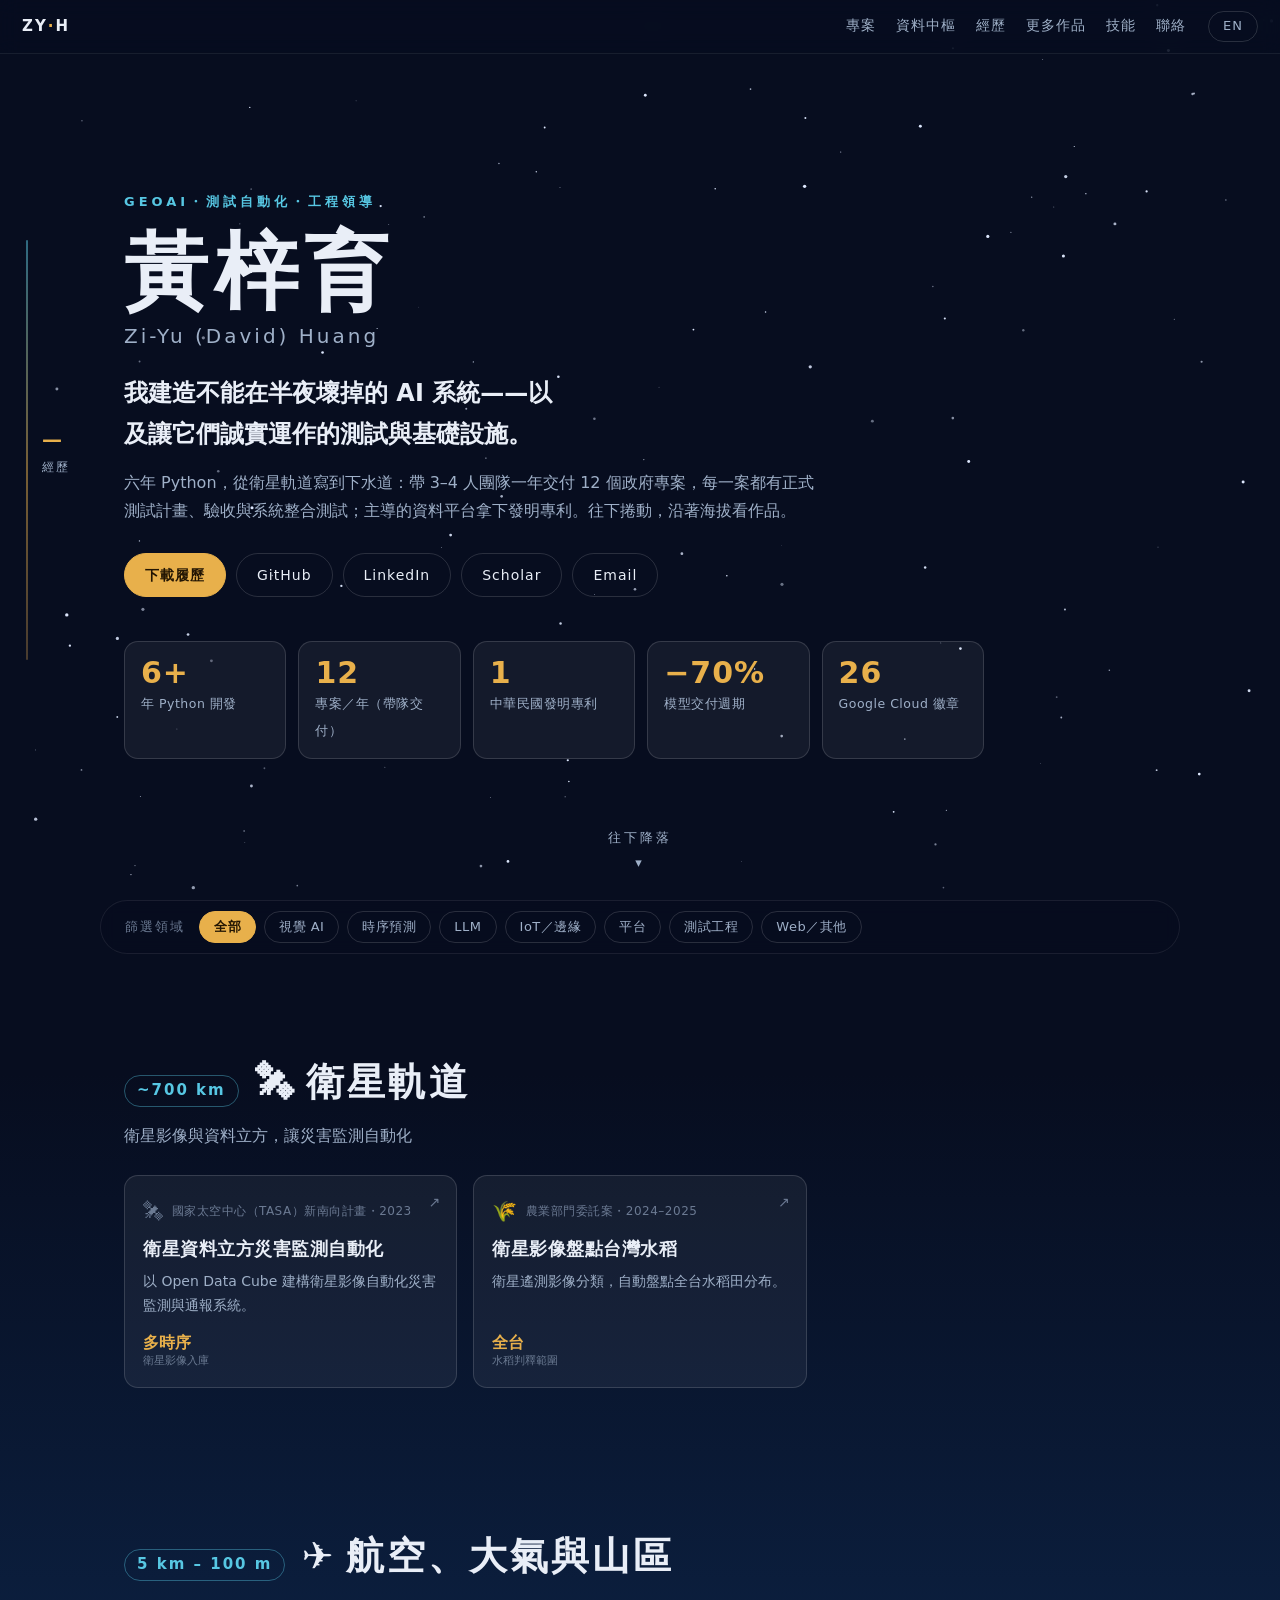
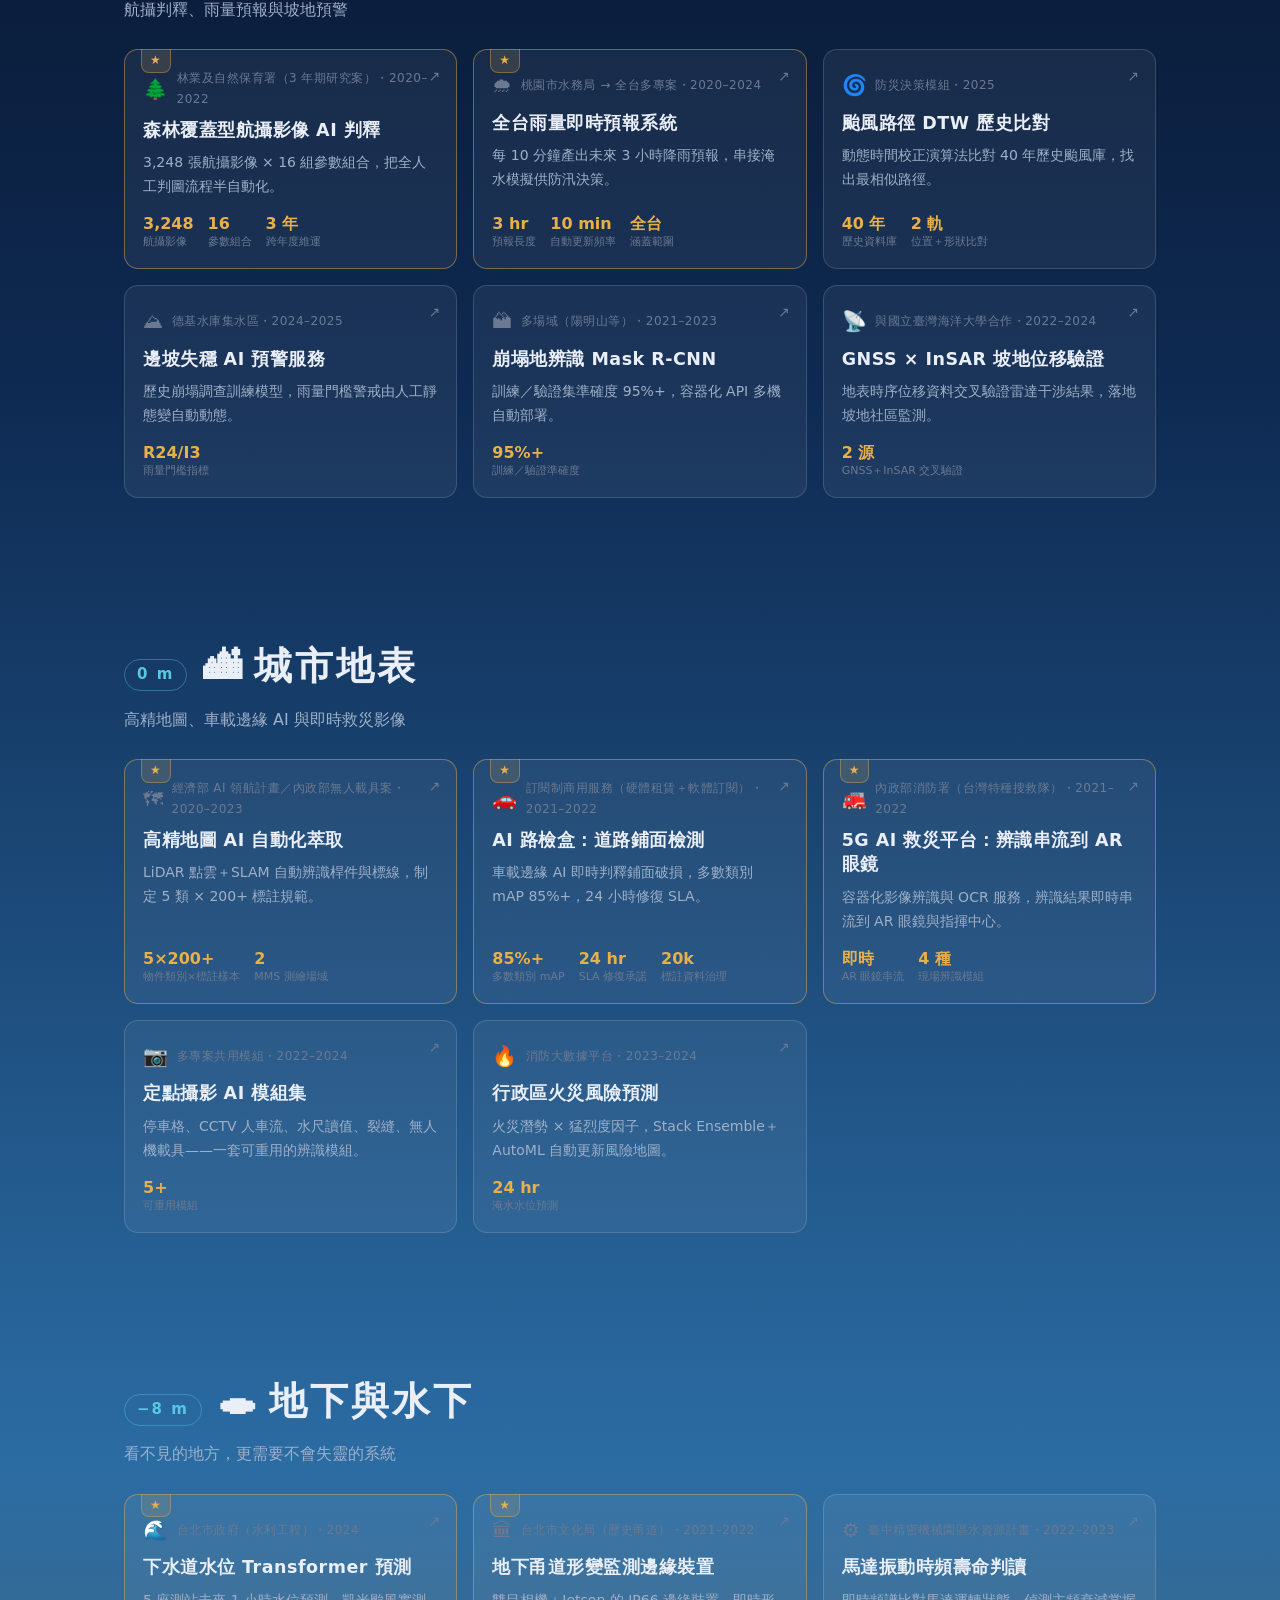
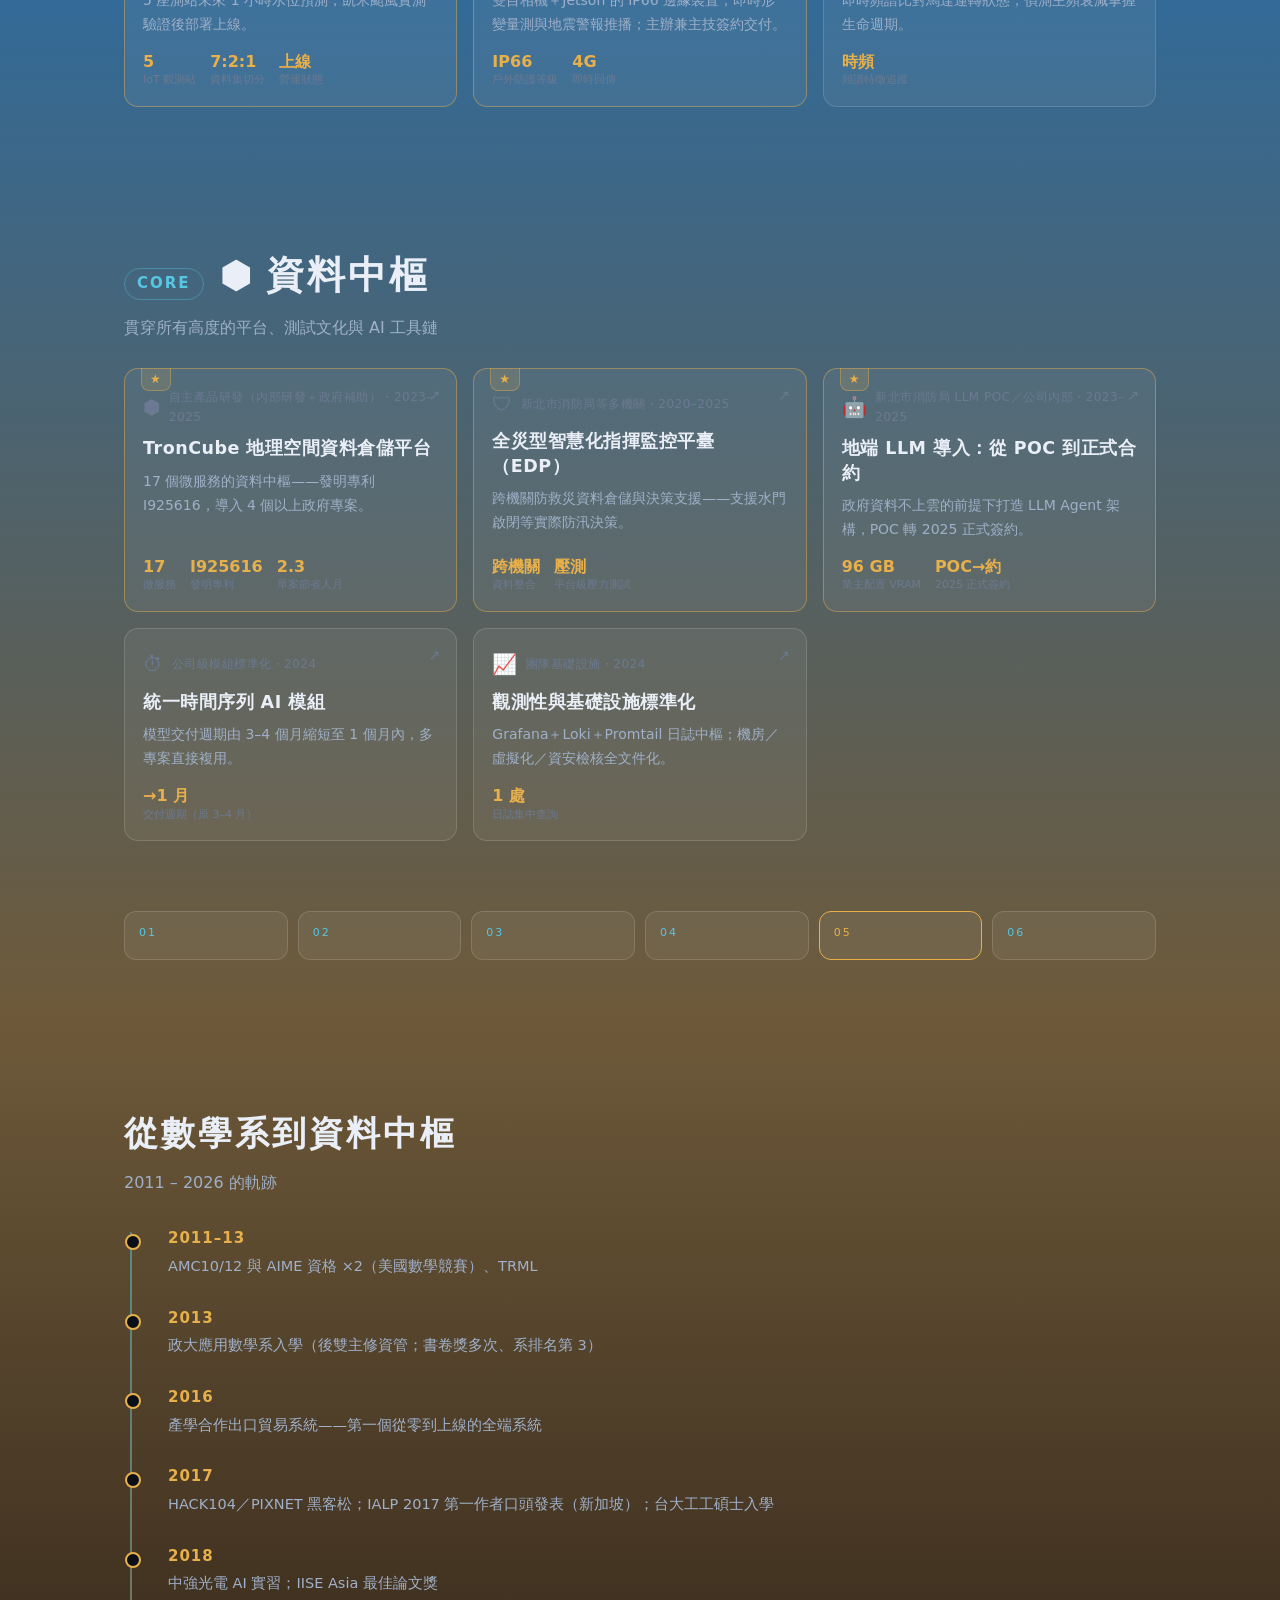
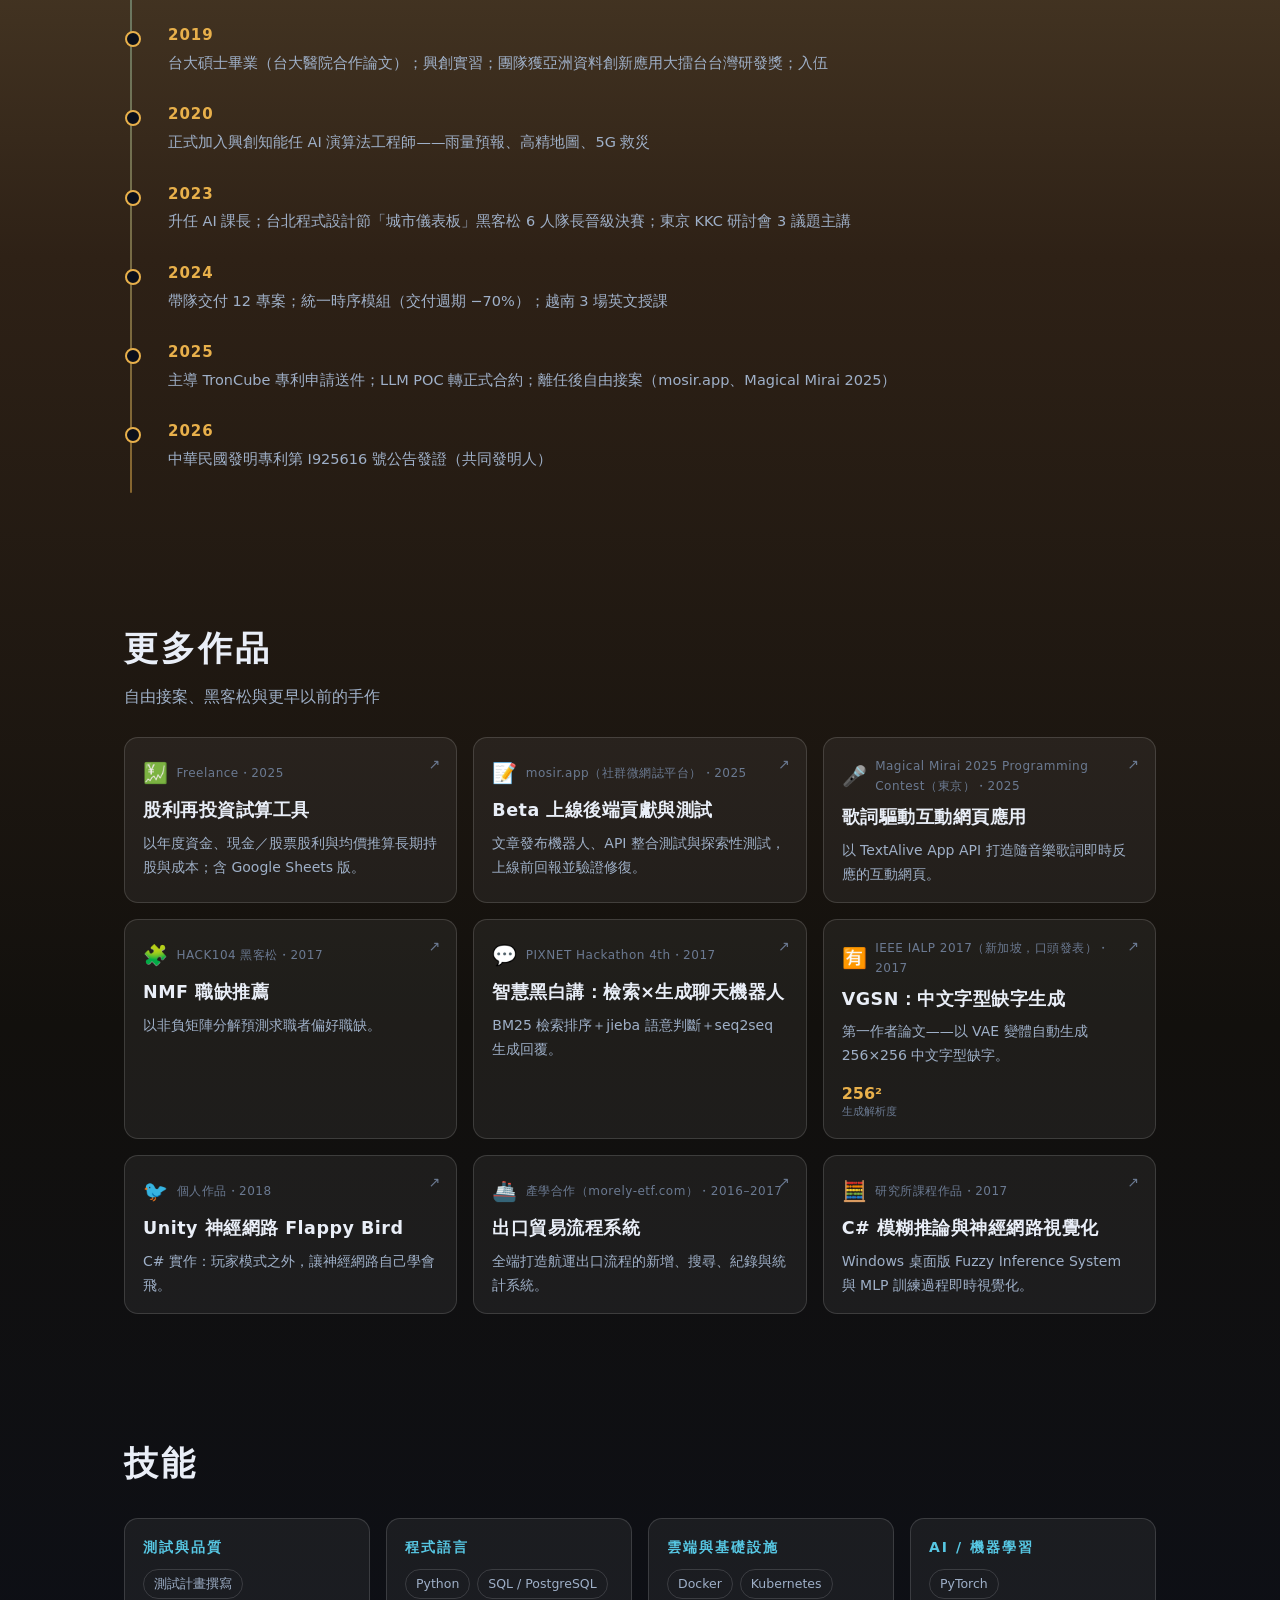
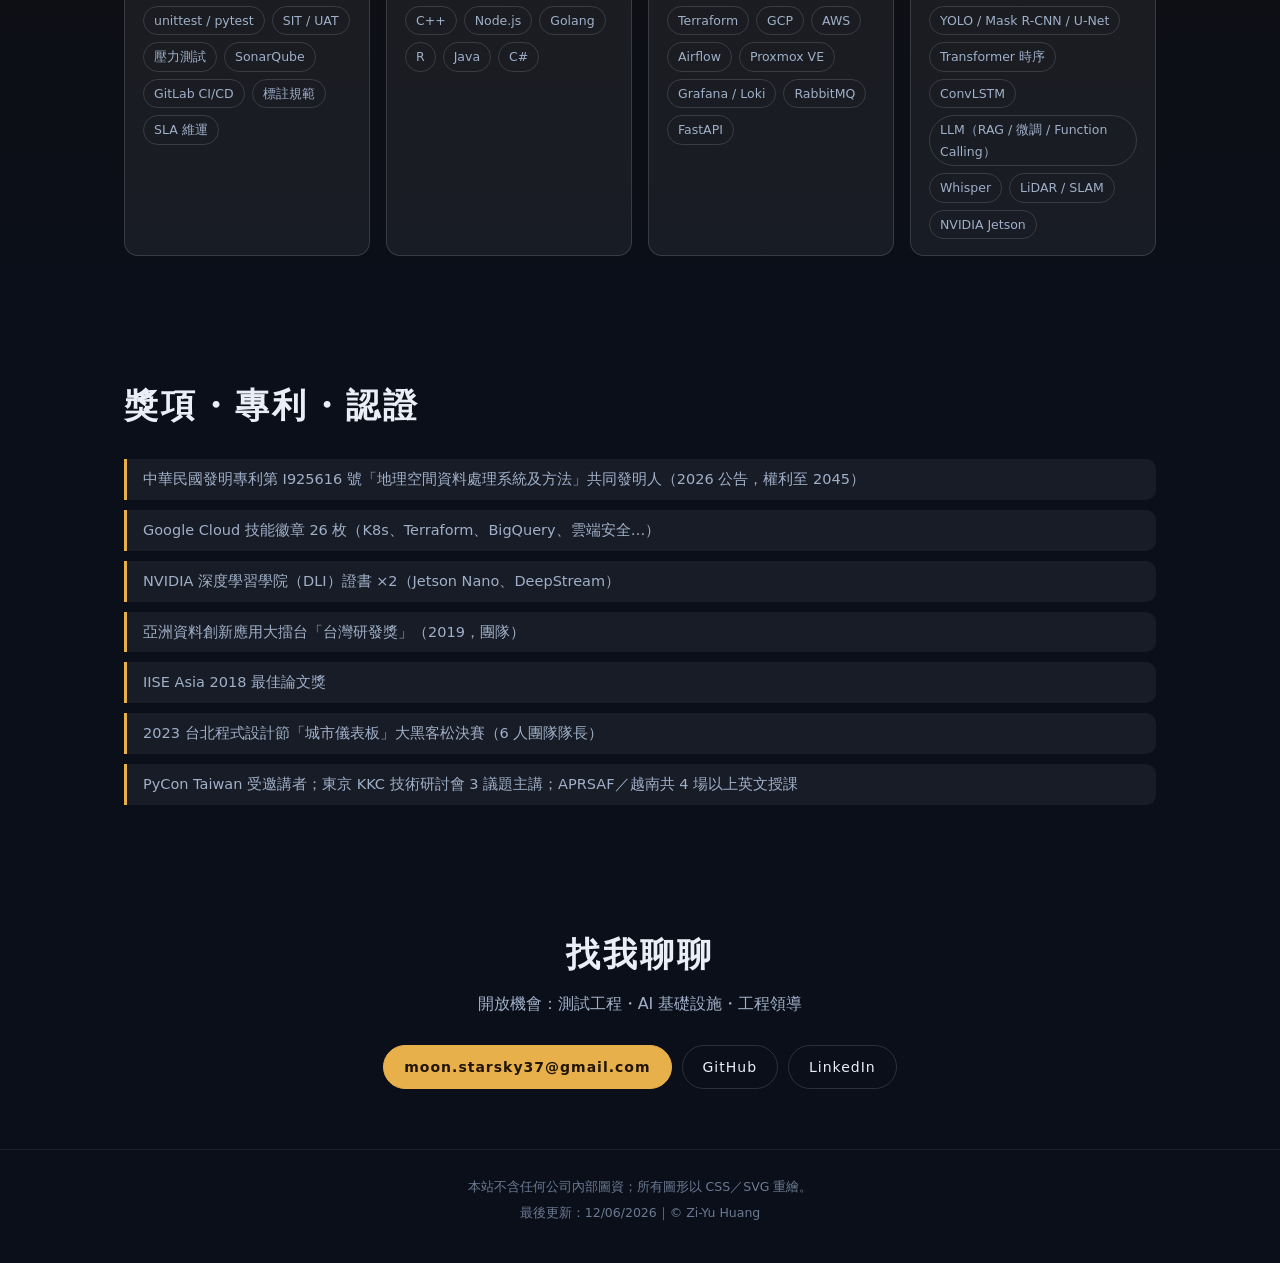
==== index.html @ 3853565e "Initial portfolio: orbit-to-underground interactive site" ====
<!DOCTYPE html>
<html lang="zh-Hant" data-lang="zh">
<head>
<meta charset="utf-8">
<meta name="viewport" content="width=device-width, initial-scale=1">
<title>黃梓育 Zi-Yu Huang — GeoAI × Test Automation Portfolio</title>
<meta name="description" content="從衛星軌道到下水道的 AI 系統作品集：GeoAI、測試自動化、發明專利 TronCube。Portfolio of Zi-Yu (David) Huang — GeoAI systems from orbit to underground.">
<link rel="icon" href="data:image/svg+xml,%3Csvg xmlns='http://www.w3.org/2000/svg' viewBox='0 0 100 100'%3E%3Ctext y='.9em' font-size='90'%3E🛰%3C/text%3E%3C/svg%3E">
<meta property="og:title" content="Zi-Yu Huang — From Orbit to Underground">
<meta property="og:description" content="GeoAI × Test Automation portfolio. 12 projects/yr, invention patent I925616, LLM POC → signed contract.">
<link rel="stylesheet" href="css/style.css">
</head>
<body>

<!-- 星空（捲動淡出） -->
<canvas id="stars" aria-hidden="true"></canvas>

<!-- 頂部導覽 -->
<nav id="topnav" aria-label="main">
  <a class="brand" href="#top">ZY<span>·</span>H</a>
  <div class="navlinks">
    <a href="#band-space" data-i18n="nav.projects"></a>
    <a href="#band-core" data-i18n="nav.core"></a>
    <a href="#timeline" data-i18n="nav.timeline"></a>
    <a href="#more" data-i18n="nav.more"></a>
    <a href="#skills" data-i18n="nav.skills"></a>
    <a href="#contact" data-i18n="nav.contact"></a>
  </div>
  <button id="langBtn" type="button" aria-label="switch language">EN</button>
</nav>

<!-- 高度尺（桌機） -->
<aside id="altRail" aria-hidden="true">
  <div class="alt-line"></div>
  <div class="alt-current"><span id="altValue">700 km</span><em id="altName">Orbit</em></div>
</aside>

<!-- 手機頂部進度條 -->
<div id="descentBar" aria-hidden="true"><i></i></div>

<main id="top">

  <!-- HERO：深空 -->
  <header class="hero" id="hero">
    <p class="eyebrow" data-i18n="hero.eyebrow"></p>
    <h1><span data-i18n="hero.name"></span><small data-i18n="hero.name.sub"></small></h1>
    <p class="tagline" data-i18n="hero.tagline"></p>
    <p class="intro" data-i18n="hero.intro"></p>

    <div class="cta">
      <a class="btn solid" href="resume/" data-i18n="hero.resume"></a>
      <a class="btn" href="https://github.com/moonstarsky37" target="_blank" rel="noopener">GitHub</a>
      <a class="btn" href="https://www.linkedin.com/in/davidhuang0304" target="_blank" rel="noopener">LinkedIn</a>
      <a class="btn" href="https://scholar.google.com/citations?user=RNvt85EAAAAJ" target="_blank" rel="noopener">Scholar</a>
      <a class="btn" href="mailto:moon.starsky37@gmail.com">Email</a>
    </div>

    <div class="stats" id="stats"></div>

    <a class="scroll-hint" href="#band-space"><span data-i18n="hero.scroll"></span><i>▾</i></a>
  </header>

  <!-- 篩選列（sticky） -->
  <div id="filterbar" role="toolbar" aria-label="project filter">
    <span class="filter-label" data-i18n="filter.label"></span>
    <div id="filterChips"></div>
  </div>

  <!-- 高度帶：由 main.js 依 BANDS/PROJECTS 渲染 -->
  <div id="bands"></div>

  <!-- 六階段流程（渲染於 core band 之後） -->
  <template id="flowTpl">
    <section class="flow reveal">
      <h3 data-i18n="core.flow.title"></h3>
      <ol class="flowline">
        <li><span data-i18n="core.flow.s1"></span></li>
        <li><span data-i18n="core.flow.s2"></span></li>
        <li><span data-i18n="core.flow.s3"></span></li>
        <li><span data-i18n="core.flow.s4"></span></li>
        <li class="hot"><span data-i18n="core.flow.s5"></span></li>
        <li><span data-i18n="core.flow.s6"></span></li>
      </ol>
      <p class="flownote" data-i18n="core.flow.note"></p>
    </section>
  </template>

  <!-- 經歷時間軸 -->
  <section id="timeline" class="section">
    <h2 data-i18n="timeline.title"></h2>
    <p class="section-sub" data-i18n="timeline.sub"></p>
    <ol id="timelineList" class="tl"></ol>
  </section>

  <!-- 更多作品 -->
  <section id="more" class="section">
    <h2 data-i18n="more.title"></h2>
    <p class="section-sub" data-i18n="more.sub"></p>
    <div id="moreGrid" class="grid"></div>
  </section>

  <!-- 技能 -->
  <section id="skills" class="section">
    <h2 data-i18n="skills.title"></h2>
    <div id="skillGroups" class="skillwrap"></div>
  </section>

  <!-- 獎項 -->
  <section id="honors" class="section">
    <h2 data-i18n="honors.title"></h2>
    <ul id="honorList" class="honors"></ul>
  </section>

  <!-- 聯絡 -->
  <section id="contact" class="section contact">
    <h2 data-i18n="contact.title"></h2>
    <p class="section-sub" data-i18n="contact.sub"></p>
    <div class="cta">
      <a class="btn solid" href="mailto:moon.starsky37@gmail.com">moon.starsky37@gmail.com</a>
      <a class="btn" href="https://github.com/moonstarsky37" target="_blank" rel="noopener">GitHub</a>
      <a class="btn" href="https://www.linkedin.com/in/davidhuang0304" target="_blank" rel="noopener">LinkedIn</a>
    </div>
  </section>

  <footer>
    <p data-i18n="footer.built"></p>
    <p><span data-i18n="footer.updated"></span>：<time id="lastUpdated"></time>｜© Zi-Yu Huang</p>
  </footer>
</main>

<!-- 專案 Modal -->
<div id="modal" class="modal" hidden>
  <div class="modal-backdrop" data-close></div>
  <div class="modal-card" role="dialog" aria-modal="true" aria-labelledby="mTitle">
    <button class="modal-x" type="button" data-close aria-label="close">✕</button>
    <p class="m-meta"><span id="mIcon"></span><span id="mOrg"></span>・<span id="mPeriod"></span></p>
    <h3 id="mTitle"></h3>
    <p id="mDetail"></p>
    <div class="m-sec"><h4 data-i18n="modal.metrics"></h4><div id="mMetrics" class="m-metrics"></div></div>
    <div class="m-sec"><h4 data-i18n="modal.stack"></h4><div id="mStack" class="chips"></div></div>
    <div class="m-sec" id="mLinkSec"><h4 data-i18n="modal.links"></h4><div id="mLinks" class="m-links"></div></div>
  </div>
</div>

<script src="js/projects.js"></script>
<script src="js/i18n.js"></script>
<script src="js/main.js"></script>
</body>
</html>
---- css/style.css ----
/* =========================================================
   style.css — 「從太空到地下」單一深色世界觀（刻意單主題）
   tokens
   ========================================================= */
:root{
  --space:#070d1f; --strato:#0e2a52; --sky:#2b6ca3;
  --horizon:#6e5a3a; --earth:#2e2116; --under:#12100d; --corebg:#0b0f1a;
  --ink:#e9eef7; --ink-2:#9fb0c8; --ink-3:#6b7a92;
  --gold:#e8b04b; --cyan:#57c7e3;
  --card:rgba(255,255,255,.055); --card-line:rgba(255,255,255,.14);
  --radius:14px; --maxw:1080px;
  --sans:"Noto Sans TC","PingFang TC","Microsoft JhengHei",system-ui,-apple-system,"Segoe UI",Arial,sans-serif;
}
*{box-sizing:border-box;margin:0;padding:0}
html{scroll-behavior:smooth}
body{
  font-family:var(--sans); color:var(--ink); line-height:1.72; font-size:16px;
  background:linear-gradient(180deg,
    var(--space) 0%, var(--space) 14%,
    var(--strato) 26%, var(--sky) 40%,
    var(--horizon) 55%, var(--earth) 66%,
    var(--under) 76%, var(--corebg) 88%, var(--corebg) 100%);
  overflow-x:hidden;
}
::selection{background:var(--gold);color:#1a1206}
a{color:inherit}
img{max-width:100%}
button{font:inherit;color:inherit;background:none;border:0;cursor:pointer}

/* ---------- 星空 ---------- */
#stars{position:fixed;inset:0;width:100%;height:100%;pointer-events:none;z-index:0}

/* ---------- 導覽 ---------- */
#topnav{
  position:fixed;top:0;left:0;right:0;z-index:50;
  display:flex;align-items:center;gap:20px;padding:10px 22px;
  background:rgba(7,13,31,.55);backdrop-filter:blur(10px);
  border-bottom:1px solid rgba(255,255,255,.07);
}
.brand{font-weight:800;letter-spacing:2px;text-decoration:none;font-size:15px}
.brand span{color:var(--gold)}
.navlinks{display:flex;gap:16px;margin-left:auto;flex-wrap:wrap}
.navlinks a{
  text-decoration:none;font-size:13.5px;color:var(--ink-2);
  letter-spacing:1px;padding:4px 2px;border-bottom:2px solid transparent;
}
.navlinks a:hover{color:var(--ink);border-bottom-color:var(--gold)}
#langBtn{
  border:1px solid var(--card-line);border-radius:99px;padding:3px 14px;
  font-size:13px;letter-spacing:1px;color:var(--ink-2);
}
#langBtn:hover{color:var(--gold);border-color:var(--gold)}

/* ---------- 高度尺 ---------- */
#altRail{
  position:fixed;left:26px;top:50%;transform:translateY(-50%);z-index:40;
  display:flex;align-items:center;gap:14px;height:min(52vh,420px);
}
.alt-line{
  width:2px;height:100%;border-radius:2px;
  background:linear-gradient(180deg,var(--cyan),var(--gold) 55%,#8a6a3f);
  opacity:.5;
}
.alt-current{font-variant-numeric:tabular-nums}
.alt-current span{display:block;font-size:20px;font-weight:800;color:var(--gold);letter-spacing:1px}
.alt-current em{display:block;font-style:normal;font-size:11.5px;color:var(--ink-2);letter-spacing:2px;text-transform:uppercase;margin-top:2px}

#descentBar{display:none;position:fixed;top:0;left:0;right:0;height:3px;z-index:60;background:rgba(255,255,255,.08)}
#descentBar i{display:block;height:100%;width:0;background:linear-gradient(90deg,var(--cyan),var(--gold))}

/* ---------- HERO ---------- */
main{position:relative;z-index:1}
.hero{
  min-height:100svh;max-width:var(--maxw);margin:0 auto;
  display:flex;flex-direction:column;justify-content:center;
  padding:110px 24px 60px;position:relative;
}
.eyebrow{
  color:var(--cyan);letter-spacing:4px;font-size:13px;text-transform:uppercase;
  margin-bottom:14px;font-weight:600;
}
.hero h1{
  font-size:clamp(44px,7.5vw,84px);font-weight:900;letter-spacing:6px;
  line-height:1.05;text-wrap:balance;
}
.hero h1 small{
  display:block;font-size:clamp(15px,2vw,20px);font-weight:500;
  color:var(--ink-2);letter-spacing:3px;margin-top:10px;
}
.tagline{
  margin-top:26px;font-size:clamp(18px,2.5vw,24px);font-weight:700;
  max-width:34em;text-wrap:balance;
}
.intro{margin-top:14px;color:var(--ink-2);max-width:44em}
.cta{display:flex;gap:10px;flex-wrap:wrap;margin-top:28px}
.btn{
  display:inline-block;text-decoration:none;font-size:14px;letter-spacing:1px;
  padding:9px 20px;border-radius:99px;border:1px solid var(--card-line);
  color:var(--ink);transition:transform .15s,border-color .15s,background .15s;
}
.btn:hover{border-color:var(--gold);transform:translateY(-2px)}
.btn.solid{background:var(--gold);border-color:var(--gold);color:#221503;font-weight:700}
.btn.solid:hover{background:#f2c069}

.stats{
  display:grid;grid-template-columns:repeat(auto-fit,minmax(140px,1fr));
  gap:12px;margin-top:44px;max-width:860px;
}
.stat{
  border:1px solid var(--card-line);border-radius:var(--radius);
  padding:14px 16px;background:var(--card);
}
.stat b{
  display:block;font-size:30px;font-weight:800;color:var(--gold);
  font-variant-numeric:tabular-nums;letter-spacing:1px;line-height:1.1;
}
.stat span{font-size:12.5px;color:var(--ink-2);letter-spacing:.5px}

.scroll-hint{
  position:absolute;bottom:26px;left:50%;transform:translateX(-50%);
  text-decoration:none;color:var(--ink-2);font-size:13px;letter-spacing:3px;
  display:flex;flex-direction:column;align-items:center;gap:2px;
}
.scroll-hint i{font-style:normal;animation:bob 1.8s ease-in-out infinite}
@keyframes bob{50%{transform:translateY(6px)}}

/* ---------- 篩選列 ---------- */
#filterbar{
  position:sticky;top:52px;z-index:30;
  display:flex;align-items:center;gap:14px;flex-wrap:wrap;
  max-width:var(--maxw);margin:0 auto;padding:10px 24px;
  background:rgba(7,13,31,.6);backdrop-filter:blur(8px);
  border:1px solid rgba(255,255,255,.08);border-radius:99px;
}
.filter-label{font-size:12.5px;color:var(--ink-3);letter-spacing:2px}
#filterChips{display:flex;gap:8px;flex-wrap:wrap}
.chip{
  border:1px solid var(--card-line);border-radius:99px;padding:4px 14px;
  font-size:13px;color:var(--ink-2);letter-spacing:.5px;transition:.15s;
}
.chip:hover{color:var(--ink);border-color:var(--gold)}
.chip.active{background:var(--gold);border-color:var(--gold);color:#221503;font-weight:700}

/* ---------- 高度帶 ---------- */
.band{max-width:var(--maxw);margin:0 auto;padding:96px 24px 40px;scroll-margin-top:90px}
.band-head{display:flex;align-items:baseline;gap:16px;flex-wrap:wrap}
.band-alt{
  font-variant-numeric:tabular-nums;font-weight:800;font-size:15px;
  color:var(--cyan);letter-spacing:2px;border:1px solid rgba(87,199,227,.4);
  padding:2px 12px;border-radius:99px;white-space:nowrap;
}
.band h2{font-size:clamp(26px,4vw,38px);font-weight:900;letter-spacing:3px}
.band h2 .bicon{margin-right:10px}
.band-sub{color:var(--ink-2);margin-top:6px;max-width:40em}

.grid{
  display:grid;grid-template-columns:repeat(auto-fill,minmax(300px,1fr));
  gap:16px;margin-top:26px;
}
.card{
  text-align:left;border:1px solid var(--card-line);border-radius:var(--radius);
  background:var(--card);padding:18px 18px 16px;
  display:flex;flex-direction:column;gap:8px;
  transition:transform .18s,border-color .18s,box-shadow .18s;
  position:relative;
}
.card:hover{transform:translateY(-4px);border-color:var(--gold);box-shadow:0 12px 34px rgba(0,0,0,.35)}
.card:focus-visible{outline:2px solid var(--cyan);outline-offset:2px}
.card.hide{display:none}
.card .c-meta{font-size:12px;color:var(--ink-3);letter-spacing:.5px;display:flex;gap:8px;align-items:center}
.card .c-icon{font-size:20px}
.card h3{font-size:17.5px;font-weight:800;letter-spacing:.5px;line-height:1.4}
.card p{font-size:14px;color:var(--ink-2)}
.card .c-nums{display:flex;gap:14px;flex-wrap:wrap;margin-top:auto;padding-top:8px}
.card .c-nums b{
  font-size:16px;color:var(--gold);font-variant-numeric:tabular-nums;display:block;line-height:1.2;
}
.card .c-nums span{font-size:11px;color:var(--ink-3);display:block}
.card .c-open{
  position:absolute;top:14px;right:16px;color:var(--ink-3);font-size:14px;transition:.15s;
}
.card:hover .c-open{color:var(--gold);transform:translate(2px,-2px)}
.card.featured{border-color:rgba(232,176,75,.45)}
.card.featured::before{
  content:"★";position:absolute;top:-1px;left:16px;color:var(--gold);
  font-size:12px;background:rgba(232,176,75,.14);border:1px solid rgba(232,176,75,.4);
  border-top:0;padding:1px 8px;border-radius:0 0 8px 8px;letter-spacing:1px;
}

/* ---------- 六階段流程 ---------- */
.flow{max-width:var(--maxw);margin:30px auto 0;padding:0 24px 40px}
.flow h3{font-size:20px;font-weight:800;letter-spacing:2px;margin-bottom:18px}
.flowline{
  list-style:none;display:grid;grid-template-columns:repeat(auto-fit,minmax(150px,1fr));
  gap:10px;counter-reset:step;
}
.flowline li{
  counter-increment:step;border:1px solid var(--card-line);border-radius:12px;
  background:var(--card);padding:12px 14px;font-size:13.5px;color:var(--ink-2);
  position:relative;
}
.flowline li::before{
  content:counter(step,decimal-leading-zero);display:block;
  font-size:11px;color:var(--cyan);letter-spacing:2px;margin-bottom:4px;
  font-variant-numeric:tabular-nums;
}
.flowline li.hot{border-color:var(--gold);color:var(--ink)}
.flowline li.hot::before{color:var(--gold)}
.flownote{margin-top:14px;font-size:13.5px;color:var(--ink-3)}

/* ---------- 一般 section ---------- */
.section{max-width:var(--maxw);margin:0 auto;padding:90px 24px 30px;scroll-margin-top:90px}
.section h2{font-size:clamp(24px,3.6vw,34px);font-weight:900;letter-spacing:3px}
.section-sub{color:var(--ink-2);margin-top:6px}

/* ---------- 時間軸 ---------- */
.tl{list-style:none;margin-top:30px;position:relative;padding-left:26px}
.tl::before{
  content:"";position:absolute;left:6px;top:6px;bottom:6px;width:2px;
  background:linear-gradient(180deg,var(--cyan),var(--gold));opacity:.5;border-radius:2px;
}
.tl li{position:relative;padding:0 0 26px 18px}
.tl li::before{
  content:"";position:absolute;left:-25px;top:8px;width:12px;height:12px;border-radius:50%;
  background:var(--corebg);border:2px solid var(--gold);
}
.tl .y{
  font-weight:800;color:var(--gold);font-variant-numeric:tabular-nums;
  letter-spacing:1px;font-size:15px;display:block;
}
.tl .t{color:var(--ink-2);font-size:14.5px;max-width:52em}

/* ---------- 技能 ---------- */
.skillwrap{display:grid;grid-template-columns:repeat(auto-fit,minmax(240px,1fr));gap:16px;margin-top:26px}
.skillgroup{border:1px solid var(--card-line);border-radius:var(--radius);background:var(--card);padding:16px 18px}
.skillgroup h3{font-size:14px;letter-spacing:2px;color:var(--cyan);margin-bottom:10px;font-weight:700}
.chips{display:flex;gap:7px;flex-wrap:wrap}
.chips i{
  font-style:normal;font-size:12.5px;border:1px solid var(--card-line);
  padding:3px 10px;border-radius:99px;color:var(--ink-2);
}

/* ---------- 獎項 ---------- */
.honors{list-style:none;margin-top:24px;display:grid;gap:10px}
.honors li{
  border-left:3px solid var(--gold);padding:8px 16px;background:var(--card);
  border-radius:0 10px 10px 0;font-size:14.5px;color:var(--ink-2);
}

/* ---------- 聯絡＋footer ---------- */
.contact{text-align:center;padding-bottom:60px}
.contact .cta{justify-content:center}
footer{
  border-top:1px solid rgba(255,255,255,.08);
  padding:26px 24px 40px;text-align:center;color:var(--ink-3);font-size:12.5px;
}
footer p+p{margin-top:4px}

/* ---------- Modal ---------- */
.modal{position:fixed;inset:0;z-index:100;display:flex;align-items:center;justify-content:center;padding:20px}
.modal[hidden]{display:none}
.modal-backdrop{position:absolute;inset:0;background:rgba(3,6,14,.72);backdrop-filter:blur(4px)}
.modal-card{
  position:relative;max-width:640px;width:100%;max-height:86vh;overflow-y:auto;
  background:#0d1526;border:1px solid var(--card-line);border-radius:18px;
  padding:30px 30px 26px;box-shadow:0 30px 80px rgba(0,0,0,.6);
}
.modal-x{position:absolute;top:14px;right:16px;color:var(--ink-3);font-size:16px;padding:6px}
.modal-x:hover{color:var(--gold)}
.m-meta{font-size:13px;color:var(--ink-3);letter-spacing:.5px}
.m-meta #mIcon{margin-right:6px}
.modal-card h3{font-size:22px;font-weight:800;margin:6px 0 12px;letter-spacing:1px}
#mDetail{font-size:14.5px;color:var(--ink-2)}
.m-sec{margin-top:18px}
.m-sec h4{font-size:12px;letter-spacing:3px;color:var(--cyan);text-transform:uppercase;margin-bottom:8px}
.m-metrics{display:flex;gap:22px;flex-wrap:wrap}
.m-metrics b{display:block;font-size:22px;color:var(--gold);font-variant-numeric:tabular-nums;line-height:1.15}
.m-metrics span{font-size:12px;color:var(--ink-3)}
.m-links a{color:var(--cyan);font-size:14px;margin-right:16px}

/* ---------- reveal 動畫 ---------- */
.reveal{opacity:0;transform:translateY(26px);transition:opacity .6s ease,transform .6s ease}
.reveal.in{opacity:1;transform:none}

/* ---------- RWD ---------- */
@media (max-width:900px){
  #altRail{display:none}
  #descentBar{display:block}
  #topnav{gap:10px;padding:8px 14px}
  .navlinks{gap:10px}
  .navlinks a{font-size:12px}
  #filterbar{top:46px;border-radius:0;border-left:0;border-right:0}
  .band{padding-top:72px}
}
@media (max-width:560px){
  .navlinks a[href="#skills"],.navlinks a[href="#more"]{display:none}
  .stats{grid-template-columns:repeat(2,1fr)}
}

/* ---------- reduced motion ---------- */
@media (prefers-reduced-motion:reduce){
  html{scroll-behavior:auto}
  .reveal{opacity:1;transform:none;transition:none}
  .scroll-hint i{animation:none}
  .btn,.card{transition:none}
}
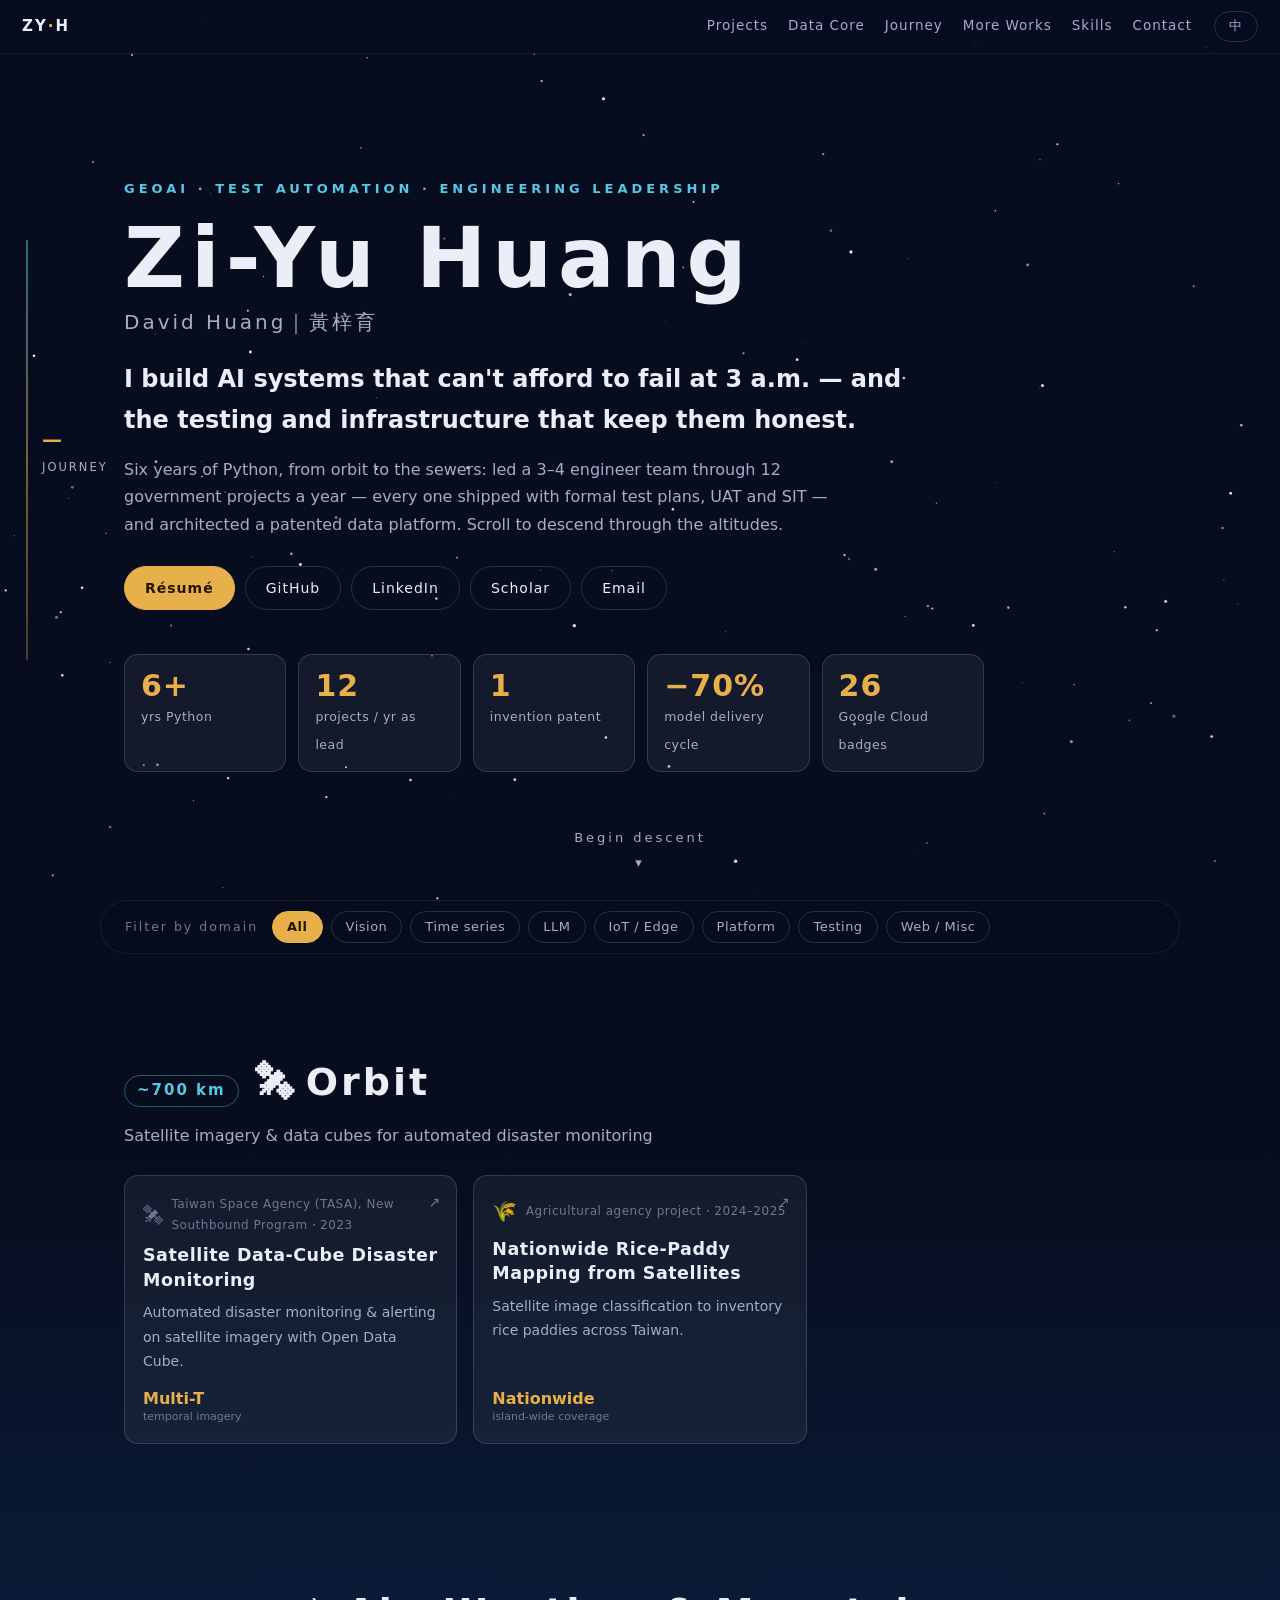
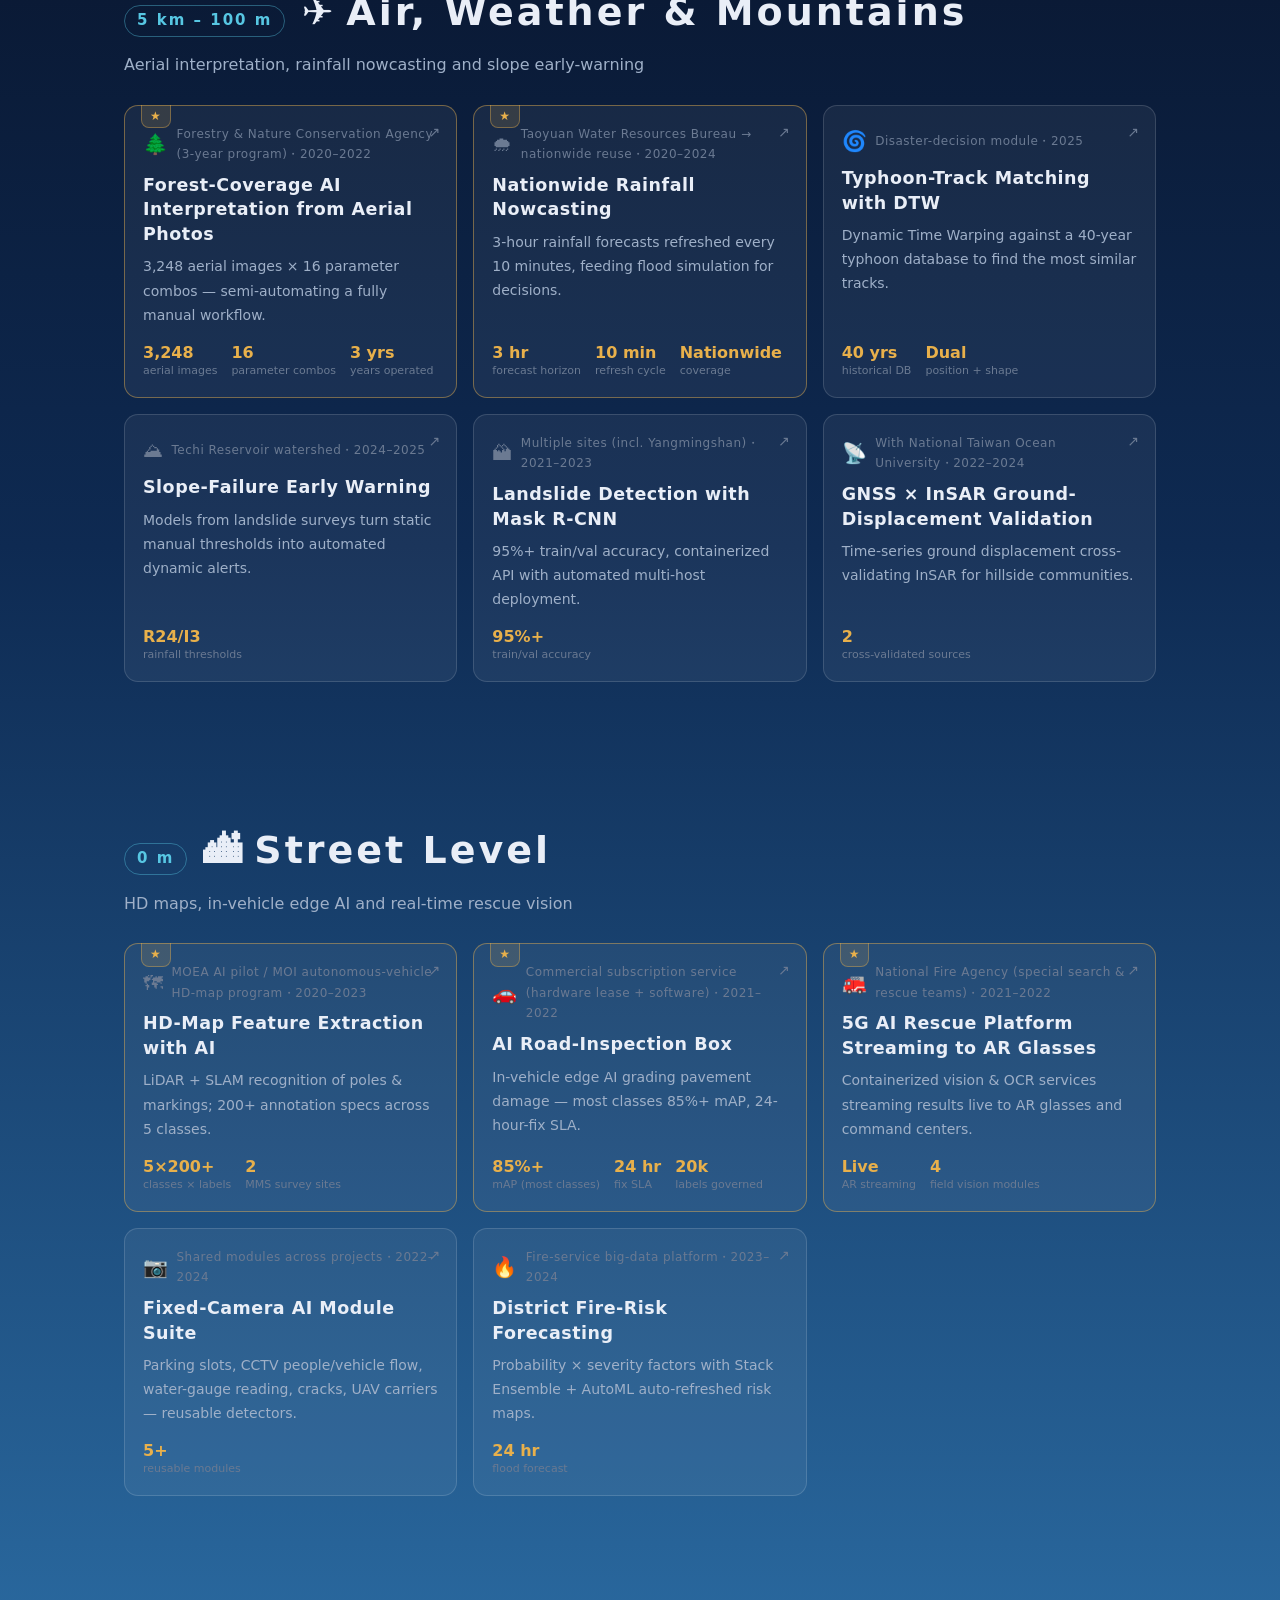
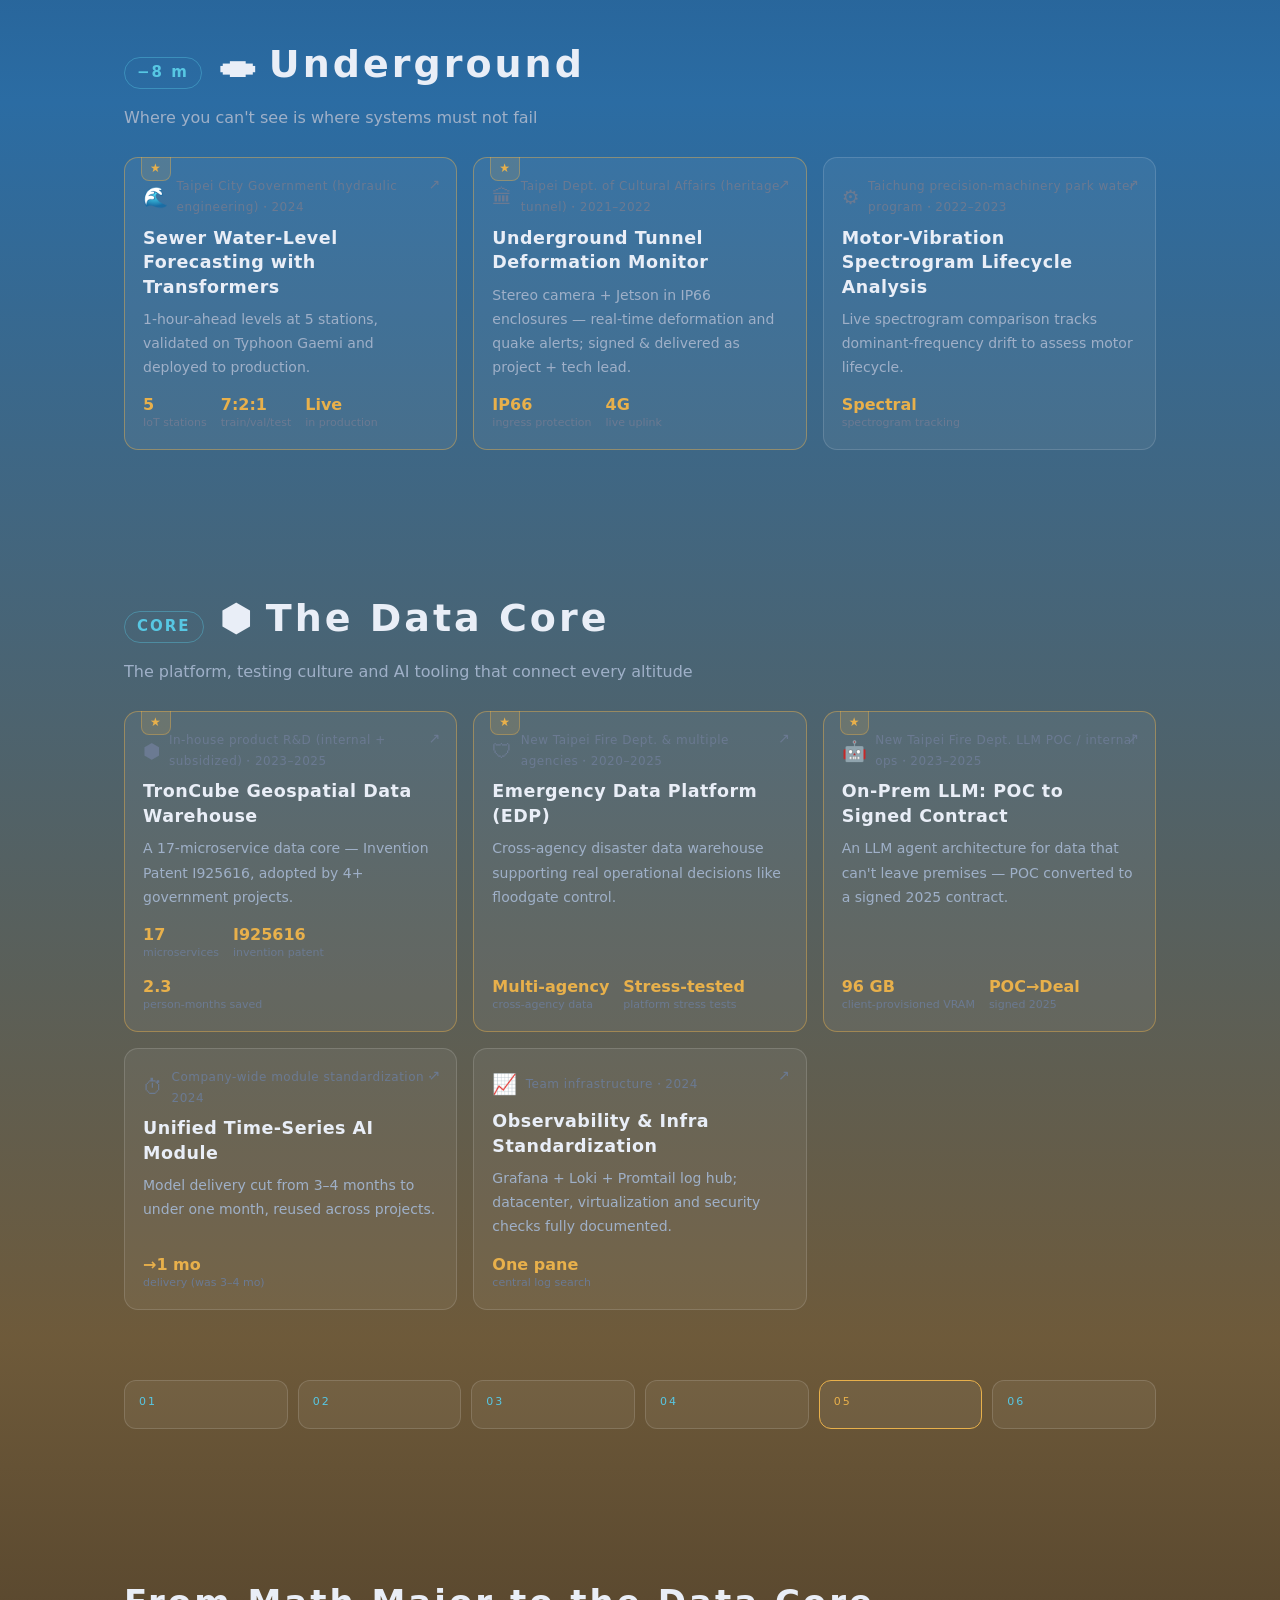
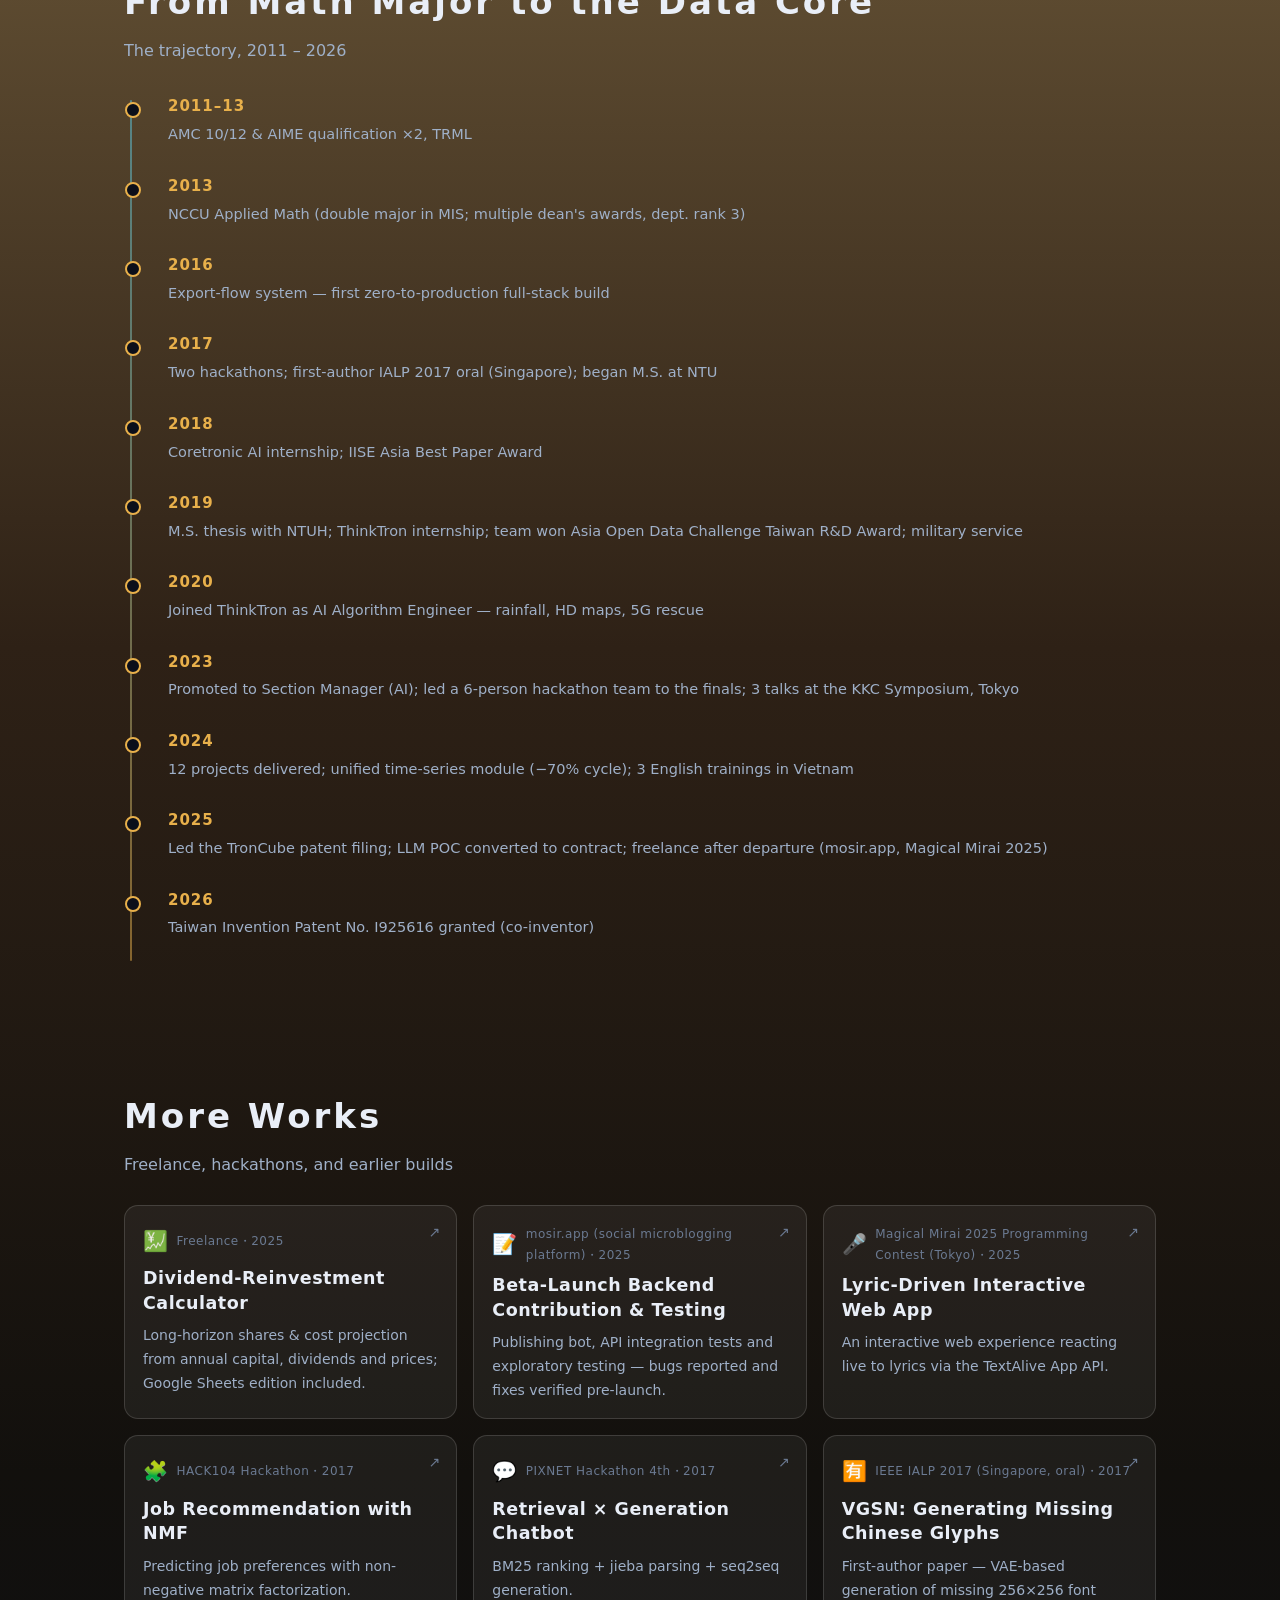
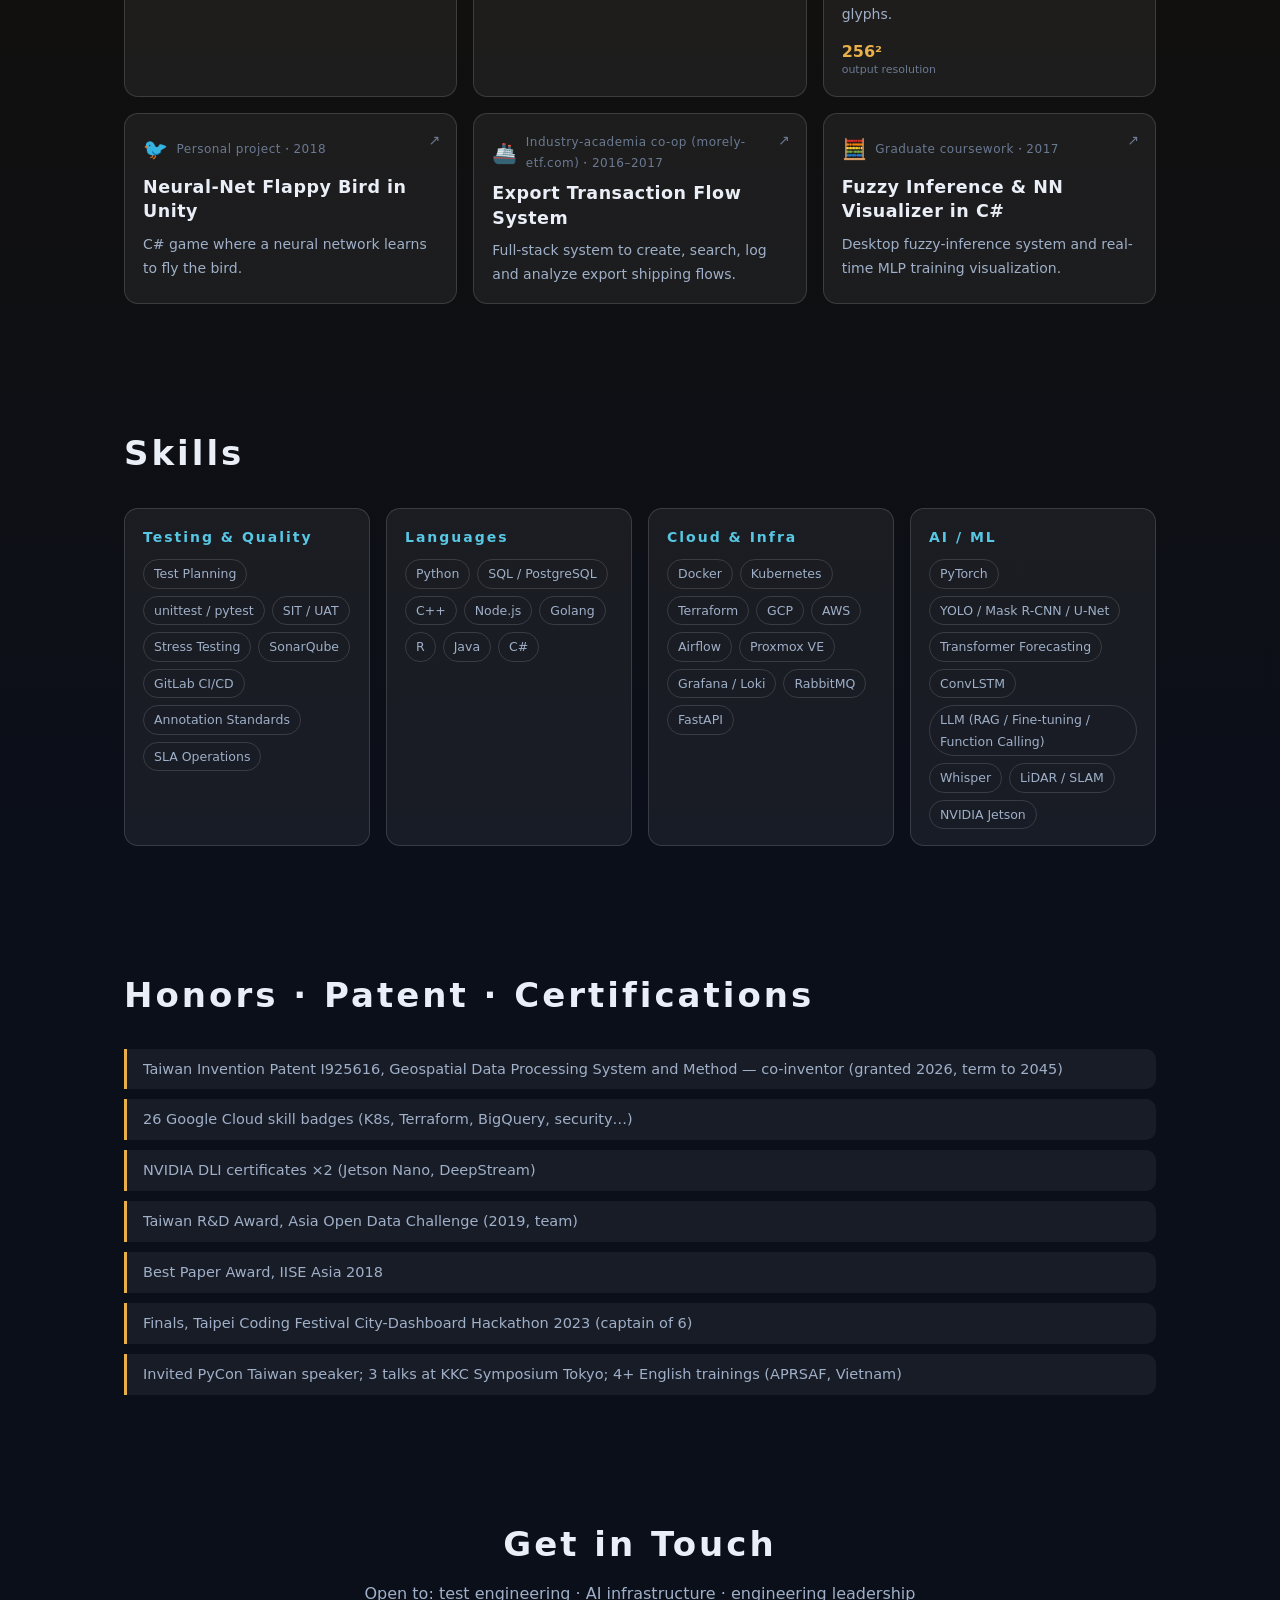
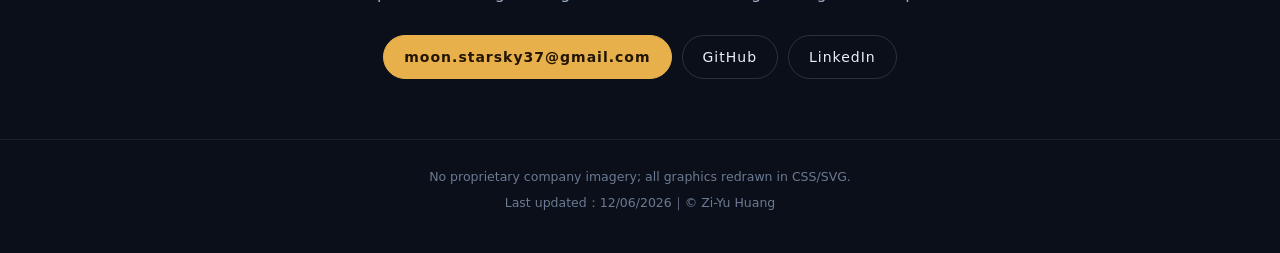
==== commit 896c51a7: "EN default, full i18n coverage, image support, maintenance manual" ====
--- a/index.html
+++ b/index.html
@@ -1,10 +1,10 @@
 <!DOCTYPE html>
-<html lang="zh-Hant" data-lang="zh">
+<html lang="en" data-lang="en">
 <head>
 <meta charset="utf-8">
 <meta name="viewport" content="width=device-width, initial-scale=1">
-<title>黃梓育 Zi-Yu Huang — GeoAI × Test Automation Portfolio</title>
-<meta name="description" content="從衛星軌道到下水道的 AI 系統作品集：GeoAI、測試自動化、發明專利 TronCube。Portfolio of Zi-Yu (David) Huang — GeoAI systems from orbit to underground.">
+<title>Zi-Yu Huang — GeoAI × Test Automation Portfolio</title>
+<meta name="description" content="Portfolio of Zi-Yu (David) Huang — GeoAI systems from orbit to underground: test automation, invention patent TronCube, LLM in production. 從衛星軌道到下水道的 AI 系統作品集。">
 <link rel="icon" href="data:image/svg+xml,%3Csvg xmlns='http://www.w3.org/2000/svg' viewBox='0 0 100 100'%3E%3Ctext y='.9em' font-size='90'%3E🛰%3C/text%3E%3C/svg%3E">
 <meta property="og:title" content="Zi-Yu Huang — From Orbit to Underground">
 <meta property="og:description" content="GeoAI × Test Automation portfolio. 12 projects/yr, invention patent I925616, LLM POC → signed contract.">
@@ -136,6 +136,7 @@
     <p class="m-meta"><span id="mIcon"></span><span id="mOrg"></span>・<span id="mPeriod"></span></p>
     <h3 id="mTitle"></h3>
     <p id="mDetail"></p>
+    <div id="mImgs" class="m-imgs"></div>
     <div class="m-sec"><h4 data-i18n="modal.metrics"></h4><div id="mMetrics" class="m-metrics"></div></div>
     <div class="m-sec"><h4 data-i18n="modal.stack"></h4><div id="mStack" class="chips"></div></div>
     <div class="m-sec" id="mLinkSec"><h4 data-i18n="modal.links"></h4><div id="mLinks" class="m-links"></div></div>
--- a/css/style.css
+++ b/css/style.css
@@ -277,6 +277,11 @@
 .m-metrics b{display:block;font-size:22px;color:var(--gold);font-variant-numeric:tabular-nums;line-height:1.15}
 .m-metrics span{font-size:12px;color:var(--ink-3)}
 .m-links a{color:var(--cyan);font-size:14px;margin-right:16px}
+.m-imgs{display:grid;gap:12px;margin-top:16px}
+.m-imgs figure{margin:0}
+.m-imgs img{width:100%;border-radius:10px;border:1px solid var(--card-line);display:block}
+.m-imgs figcaption{font-size:12px;color:var(--ink-3);margin-top:4px}
+.c-thumb{width:100%;height:150px;object-fit:cover;border-radius:10px;border:1px solid var(--card-line)}
 
 /* ---------- reveal 動畫 ---------- */
 .reveal{opacity:0;transform:translateY(26px);transition:opacity .6s ease,transform .6s ease}
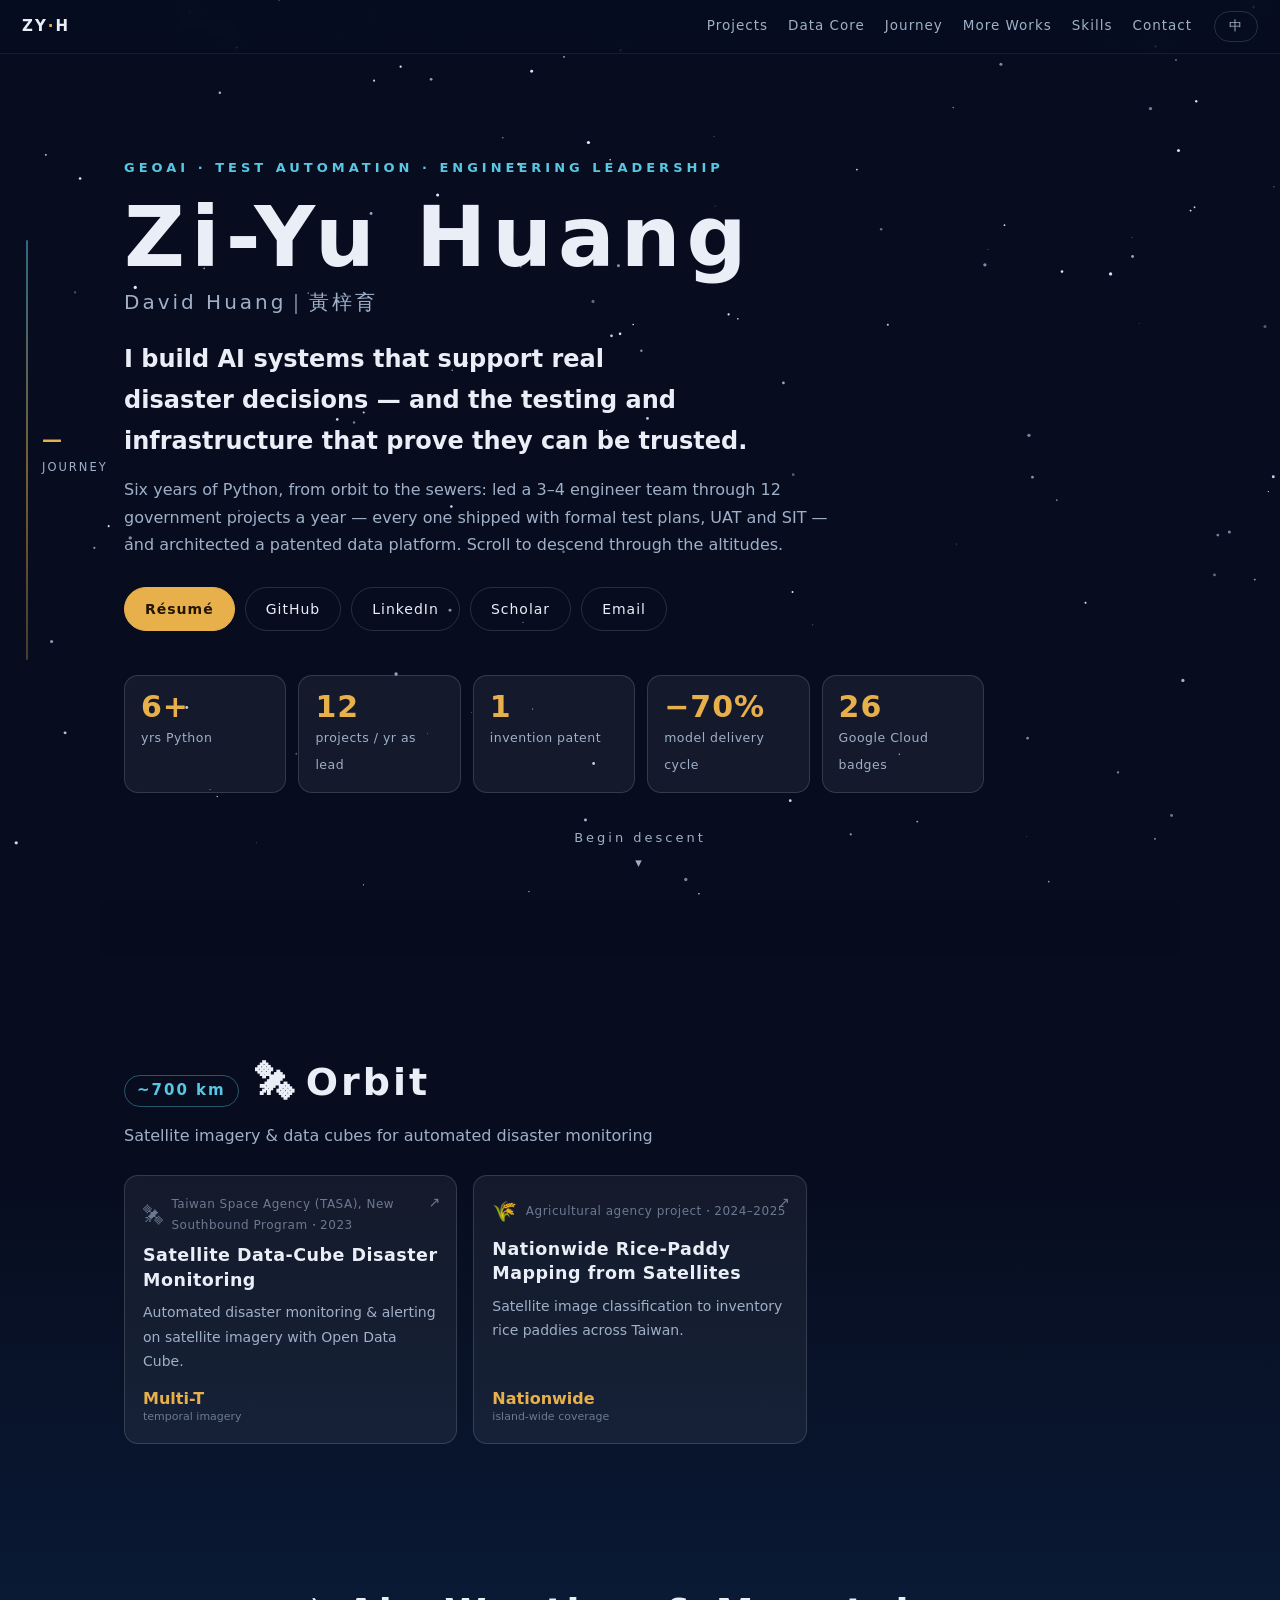
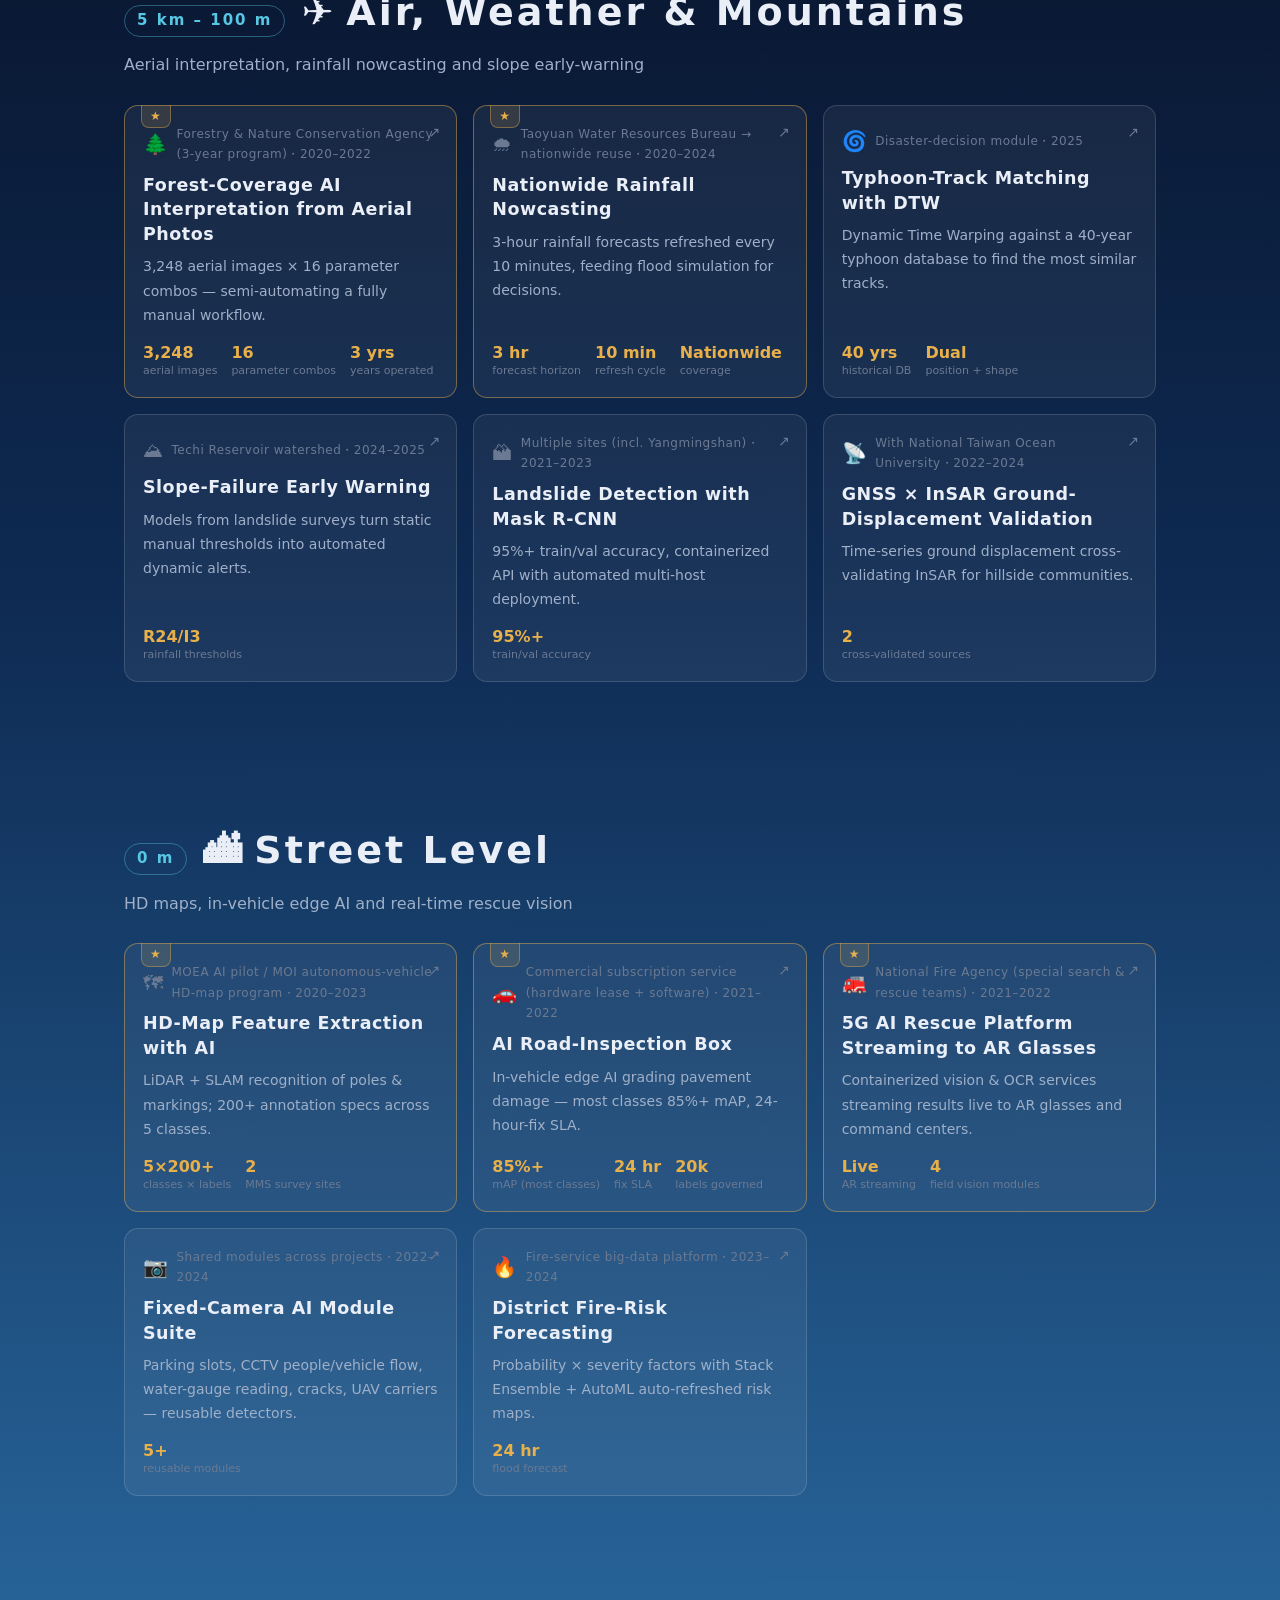
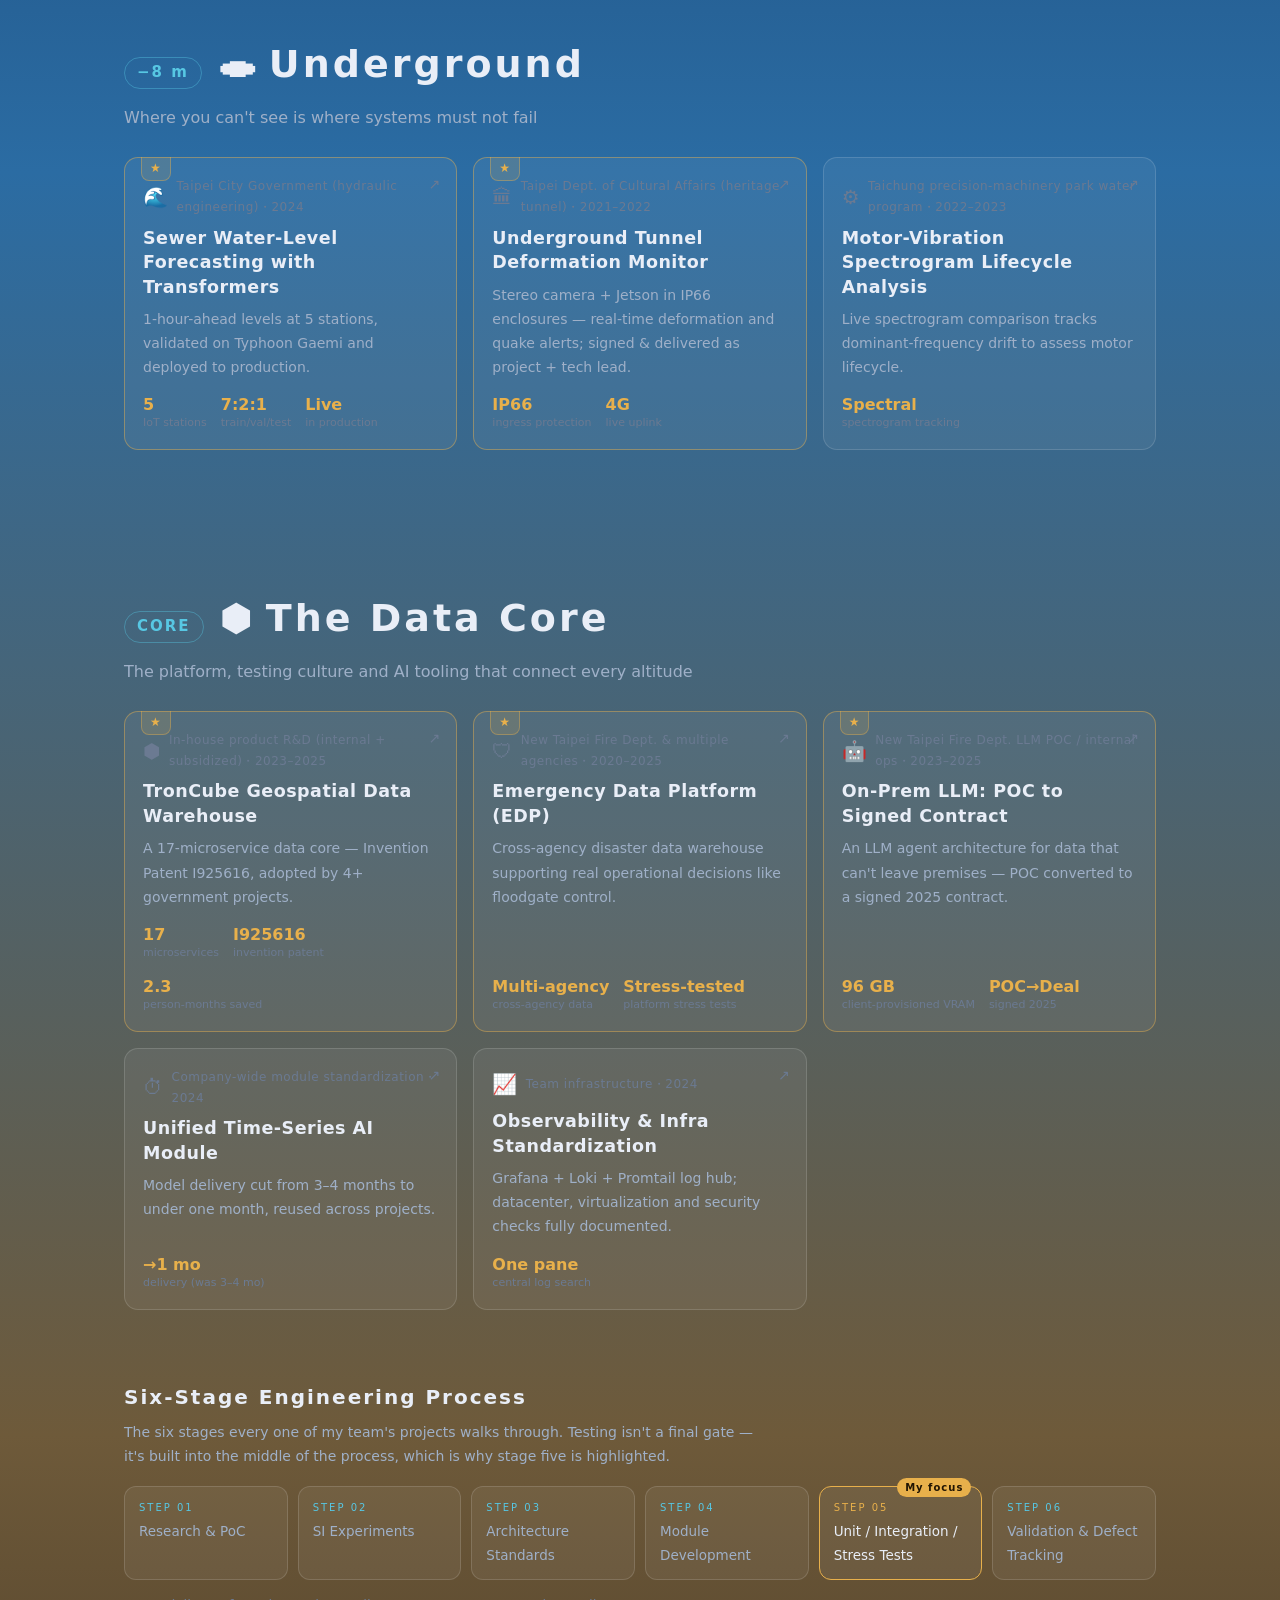
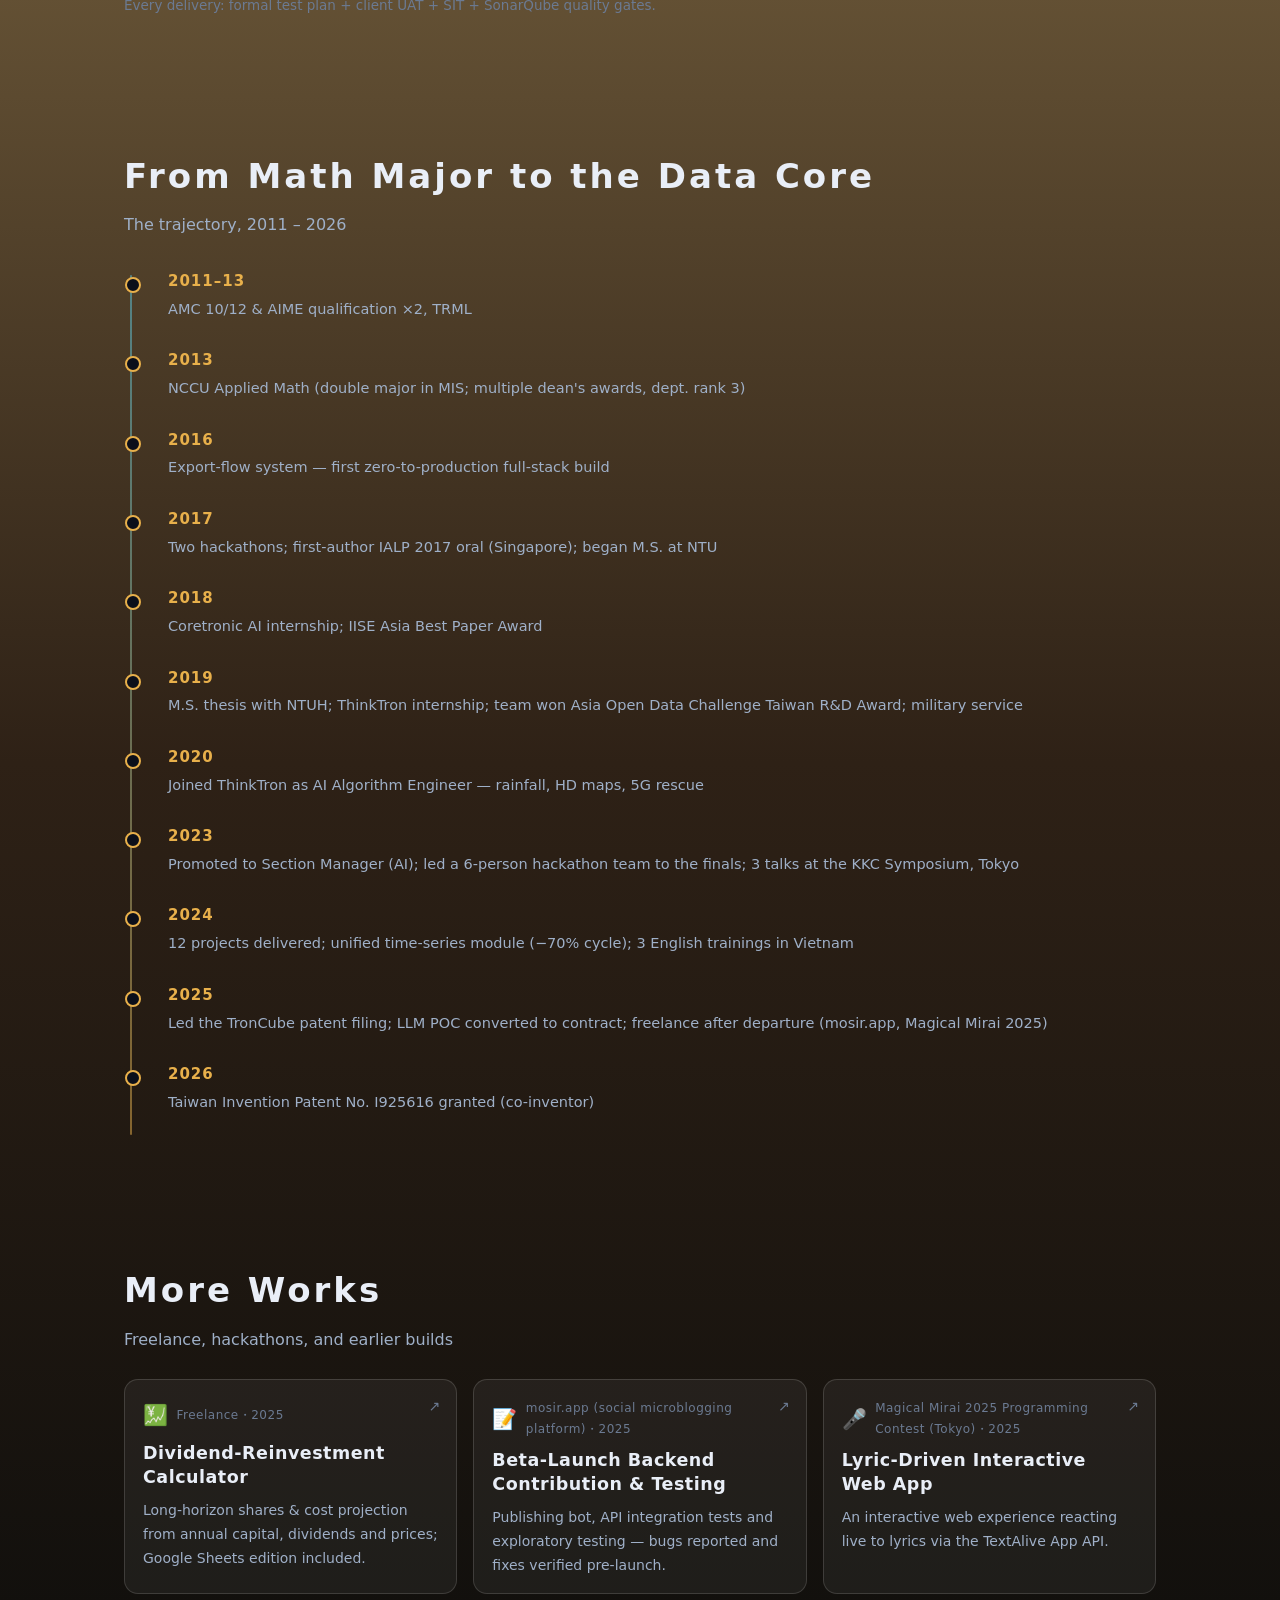
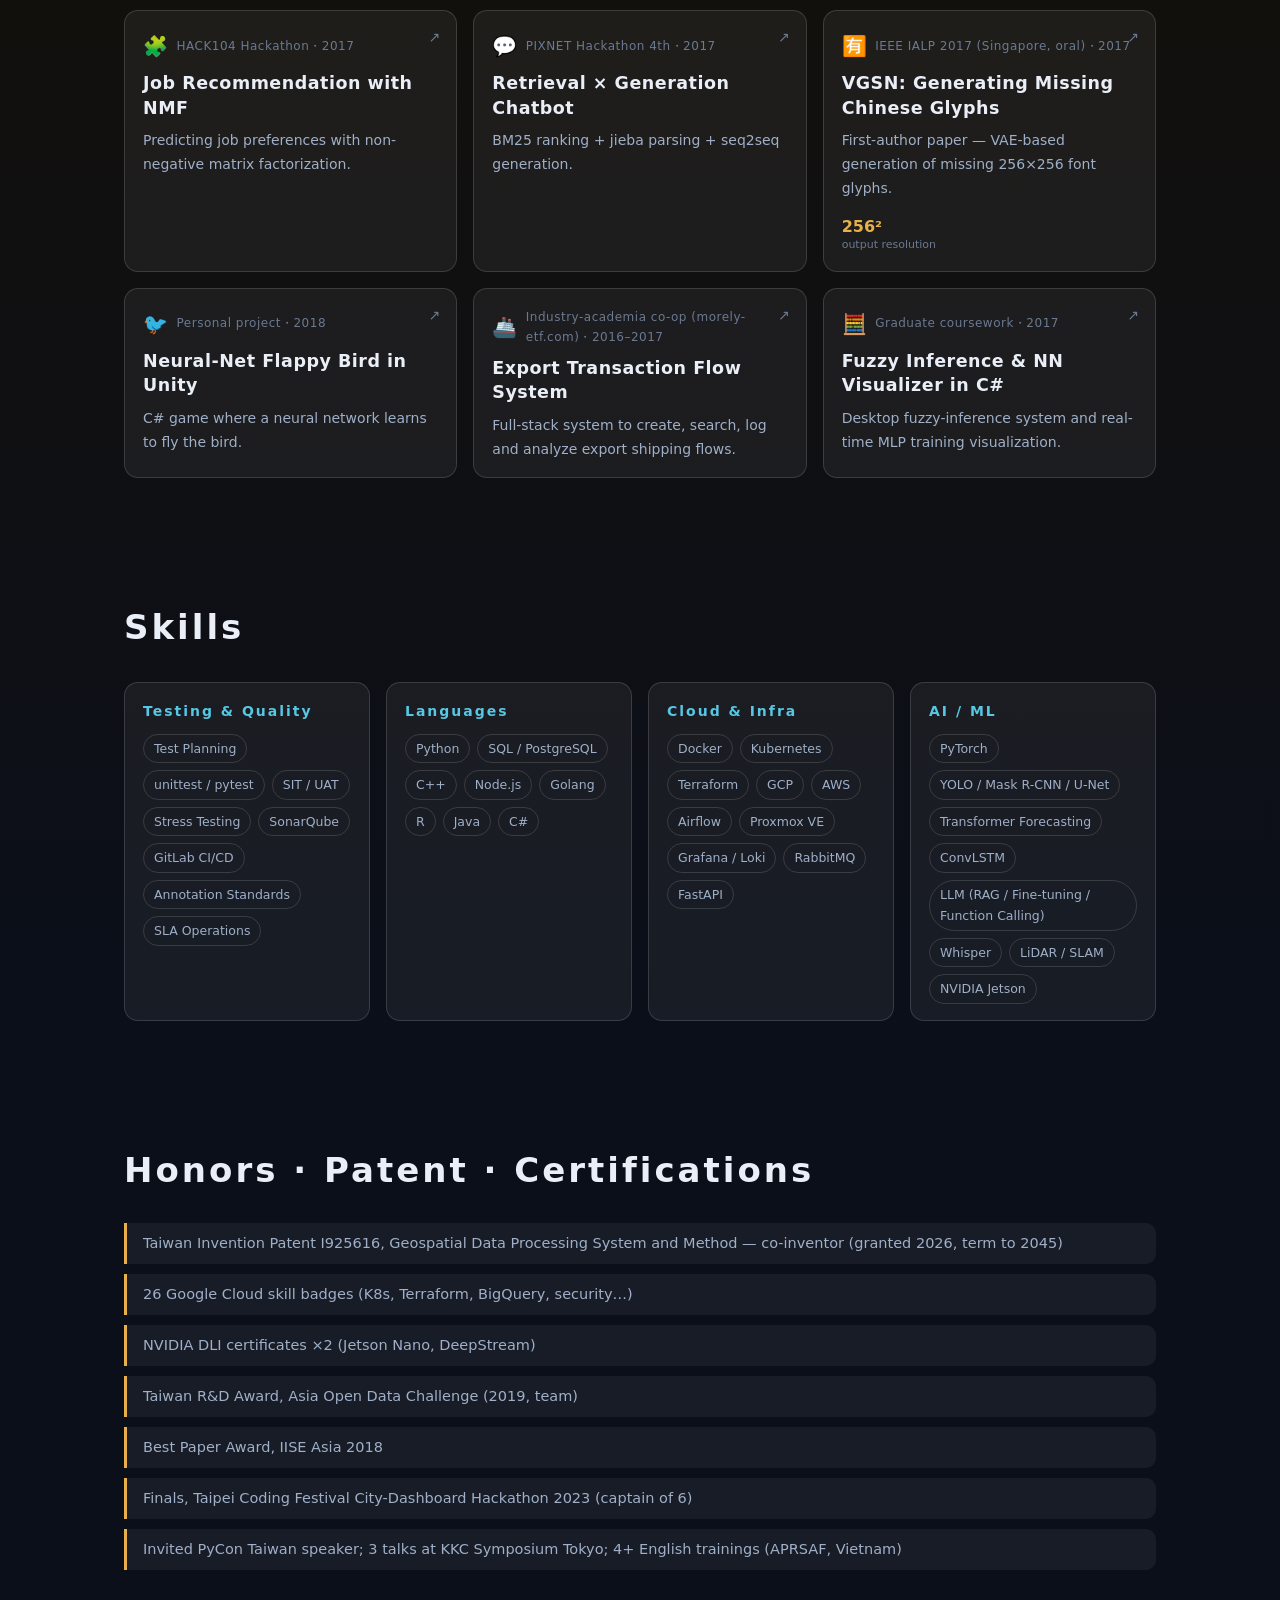
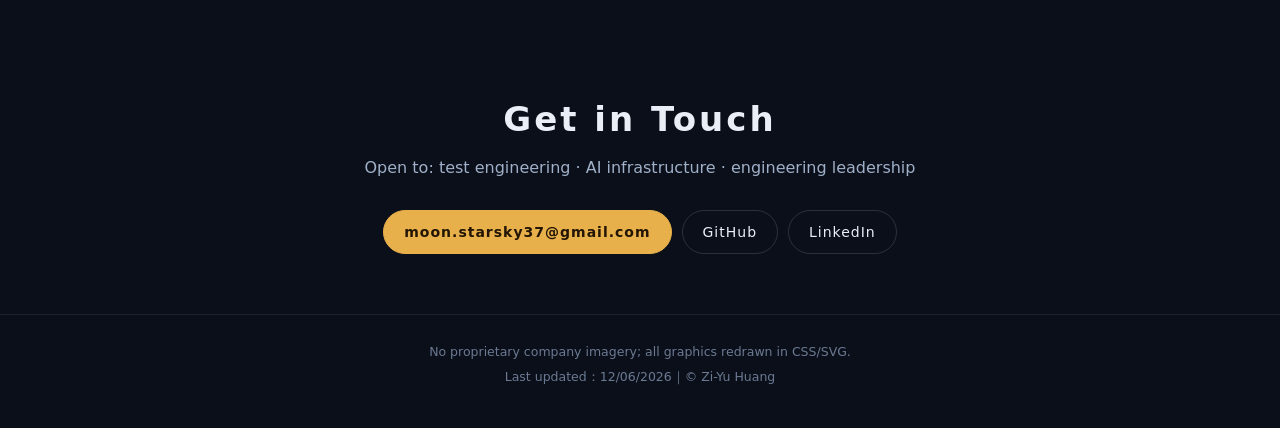
==== commit 69996a37: "New tagline; fix flow-strip i18n rendering; clarify six-stage strip" ====
--- a/index.html
+++ b/index.html
@@ -73,12 +73,13 @@
   <template id="flowTpl">
     <section class="flow reveal">
       <h3 data-i18n="core.flow.title"></h3>
+      <p class="flow-sub" data-i18n="core.flow.sub"></p>
       <ol class="flowline">
         <li><span data-i18n="core.flow.s1"></span></li>
         <li><span data-i18n="core.flow.s2"></span></li>
         <li><span data-i18n="core.flow.s3"></span></li>
         <li><span data-i18n="core.flow.s4"></span></li>
-        <li class="hot"><span data-i18n="core.flow.s5"></span></li>
+        <li class="hot"><em class="hot-badge" data-i18n="core.flow.hot"></em><span data-i18n="core.flow.s5"></span></li>
         <li><span data-i18n="core.flow.s6"></span></li>
       </ol>
       <p class="flownote" data-i18n="core.flow.note"></p>
--- a/css/style.css
+++ b/css/style.css
@@ -189,7 +189,8 @@
 
 /* ---------- 六階段流程 ---------- */
 .flow{max-width:var(--maxw);margin:30px auto 0;padding:0 24px 40px}
-.flow h3{font-size:20px;font-weight:800;letter-spacing:2px;margin-bottom:18px}
+.flow h3{font-size:20px;font-weight:800;letter-spacing:2px;margin-bottom:6px}
+.flow-sub{color:var(--ink-2);font-size:14px;max-width:46em;margin-bottom:18px}
 .flowline{
   list-style:none;display:grid;grid-template-columns:repeat(auto-fit,minmax(150px,1fr));
   gap:10px;counter-reset:step;
@@ -200,12 +201,17 @@
   position:relative;
 }
 .flowline li::before{
-  content:counter(step,decimal-leading-zero);display:block;
-  font-size:11px;color:var(--cyan);letter-spacing:2px;margin-bottom:4px;
+  content:"STEP " counter(step,decimal-leading-zero);display:block;
+  font-size:10px;color:var(--cyan);letter-spacing:2px;margin-bottom:4px;
   font-variant-numeric:tabular-nums;
 }
-.flowline li.hot{border-color:var(--gold);color:var(--ink)}
+.flowline li.hot{border-color:var(--gold);color:var(--ink);position:relative}
 .flowline li.hot::before{color:var(--gold)}
+.hot-badge{
+  position:absolute;top:-9px;right:10px;font-style:normal;
+  font-size:10px;letter-spacing:1px;color:#221503;background:var(--gold);
+  padding:1px 8px;border-radius:99px;font-weight:700;
+}
 .flownote{margin-top:14px;font-size:13.5px;color:var(--ink-3)}
 
 /* ---------- 一般 section ---------- */
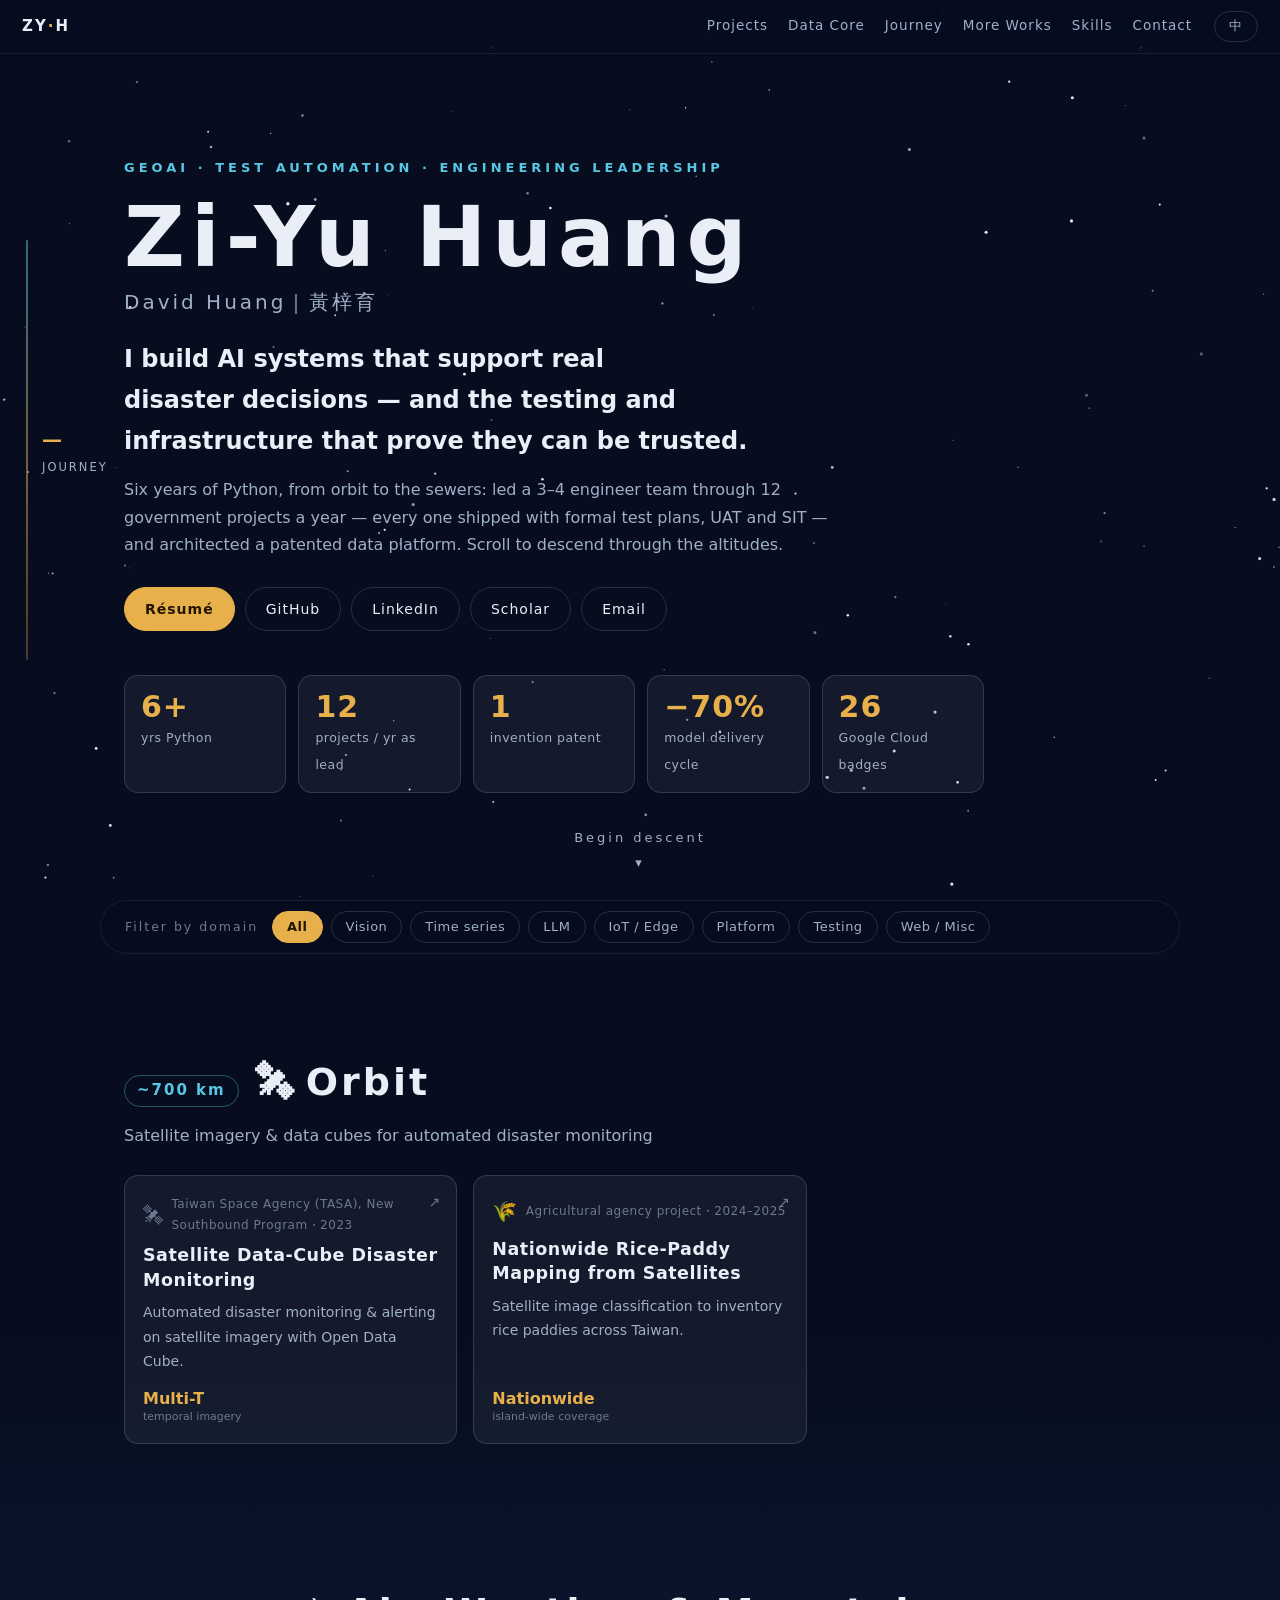
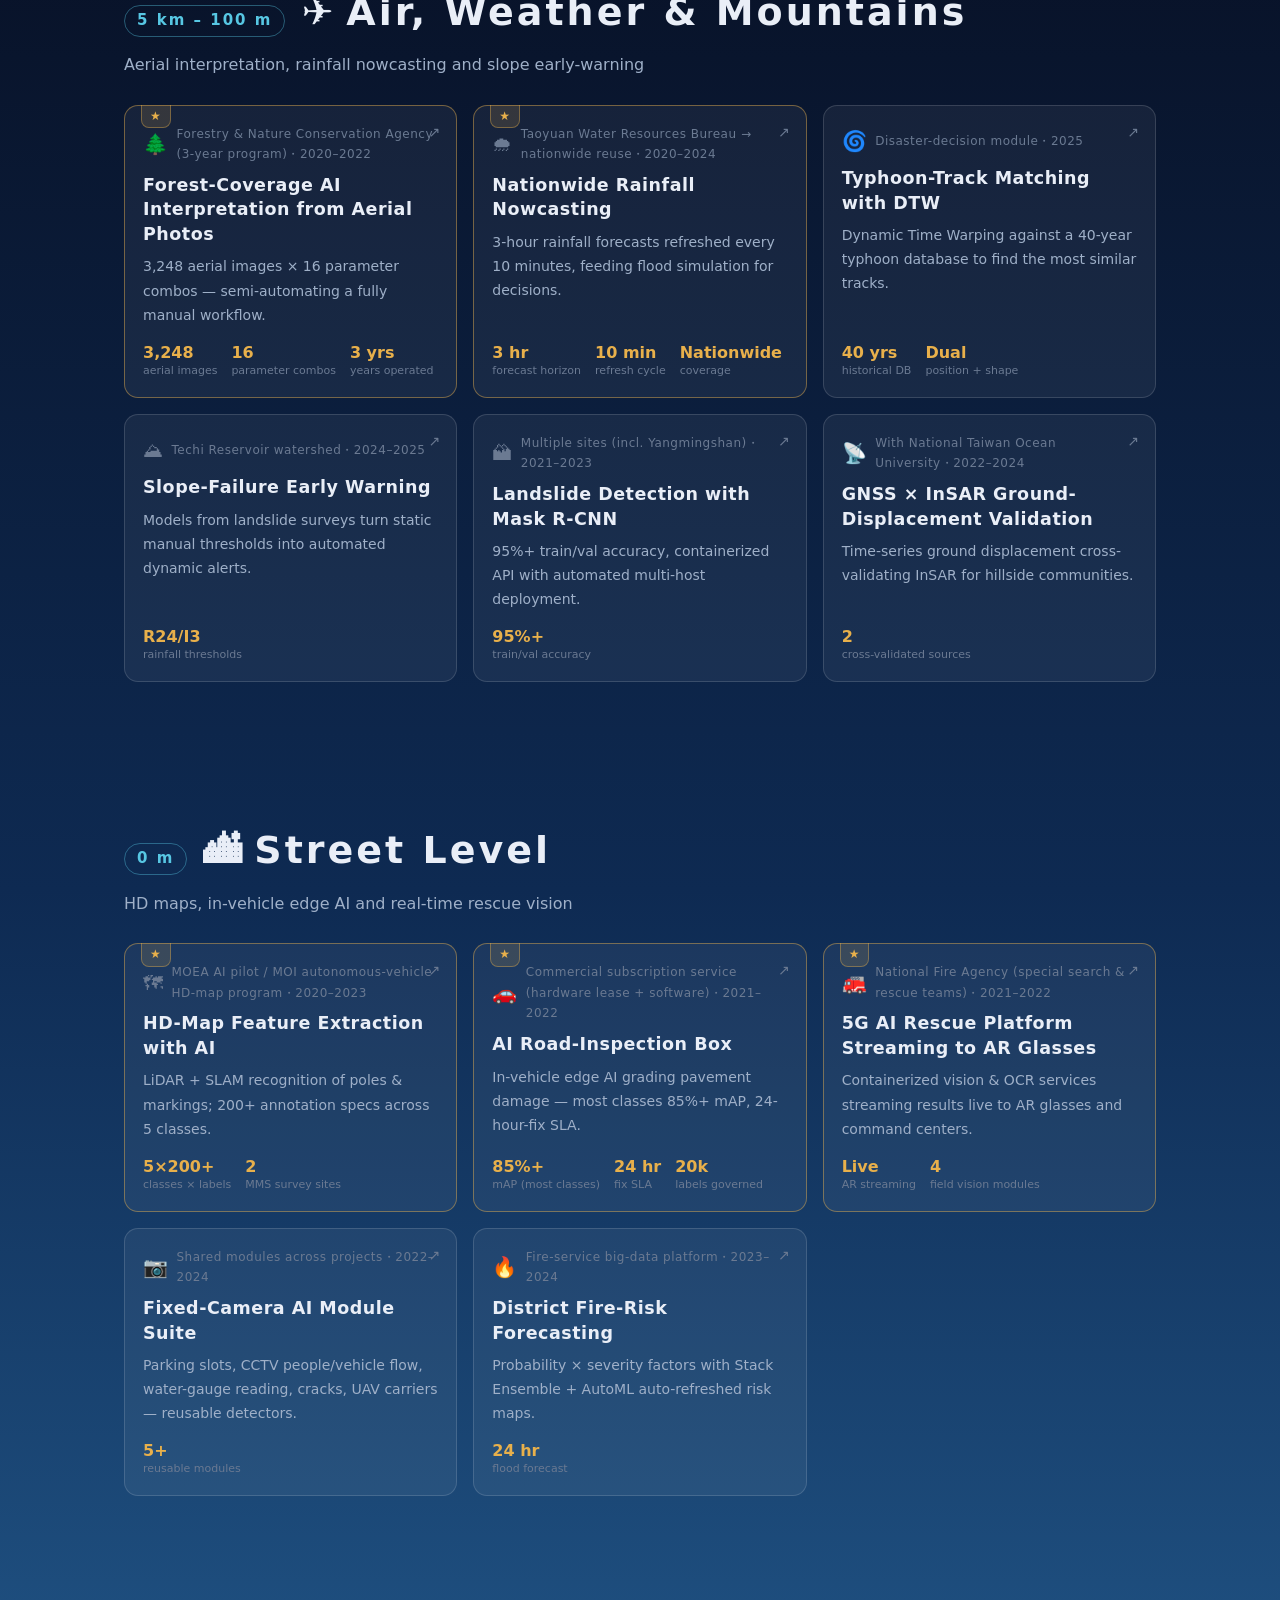
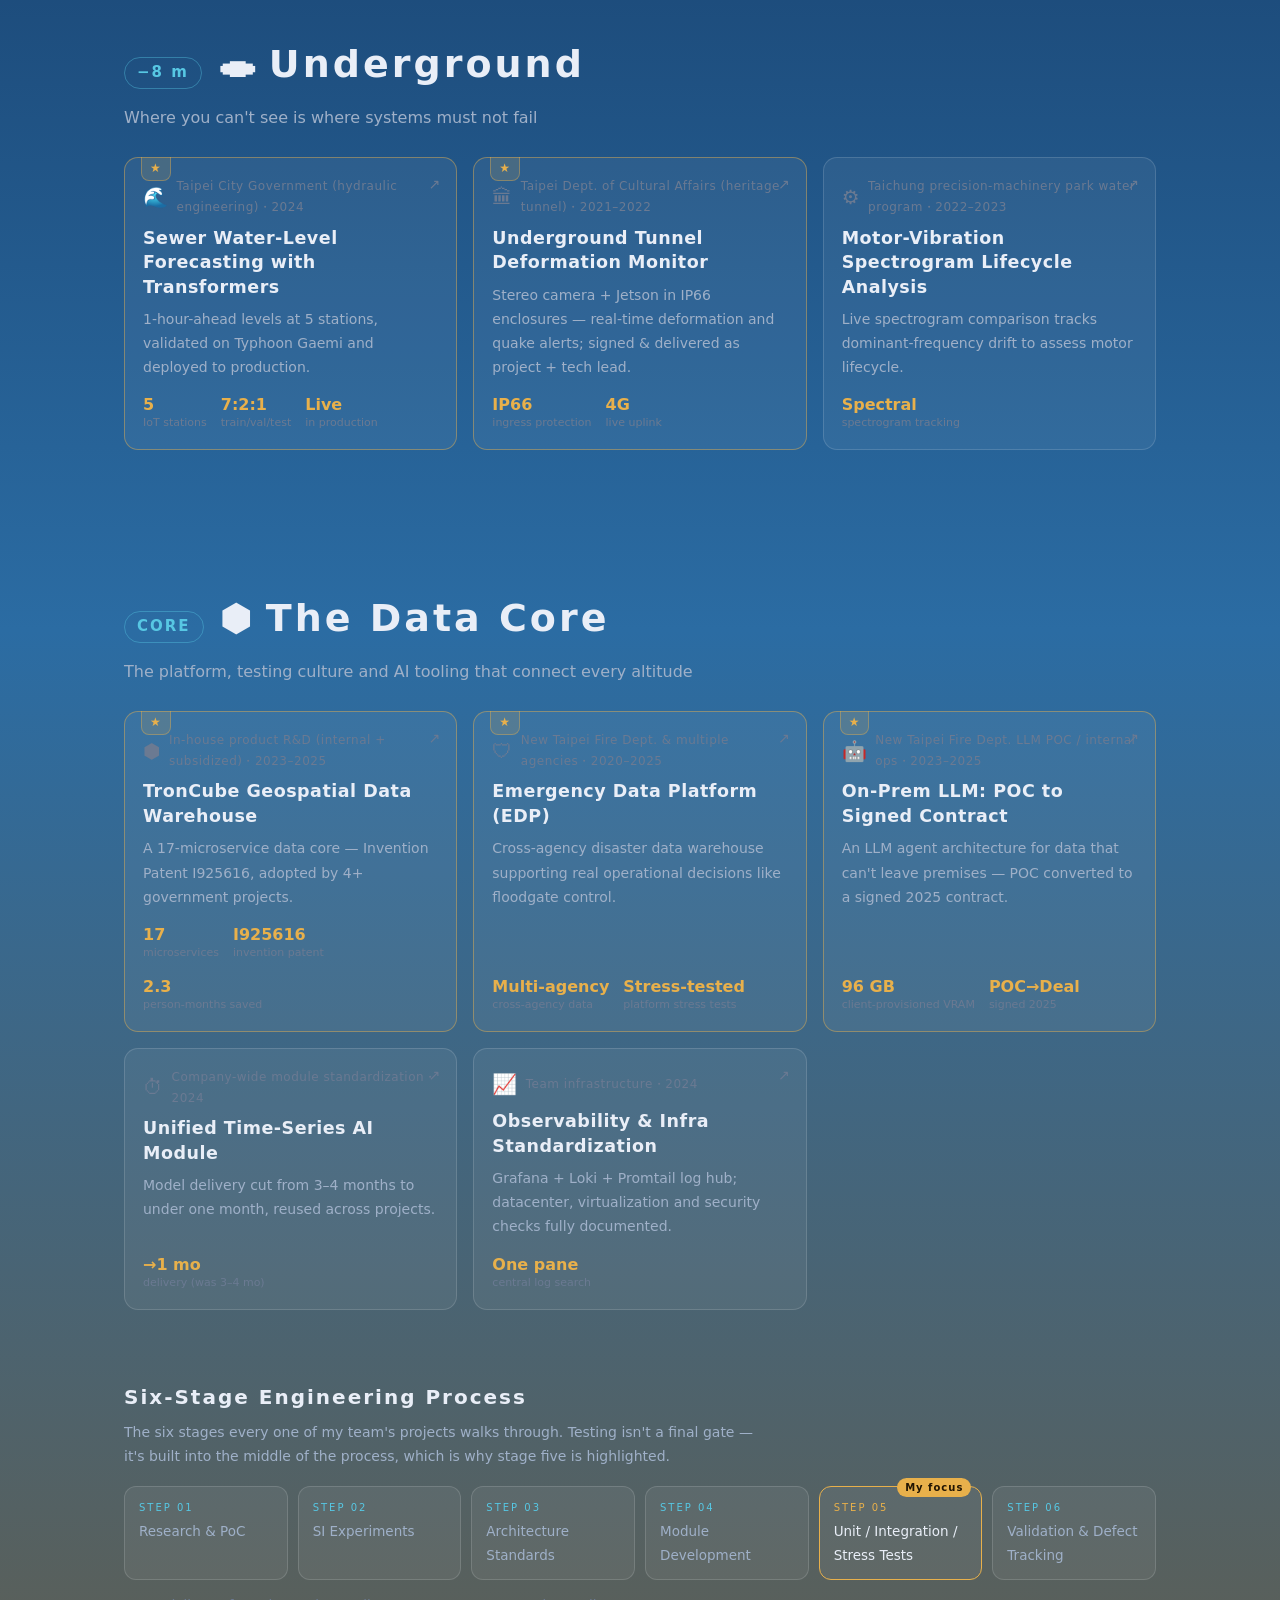
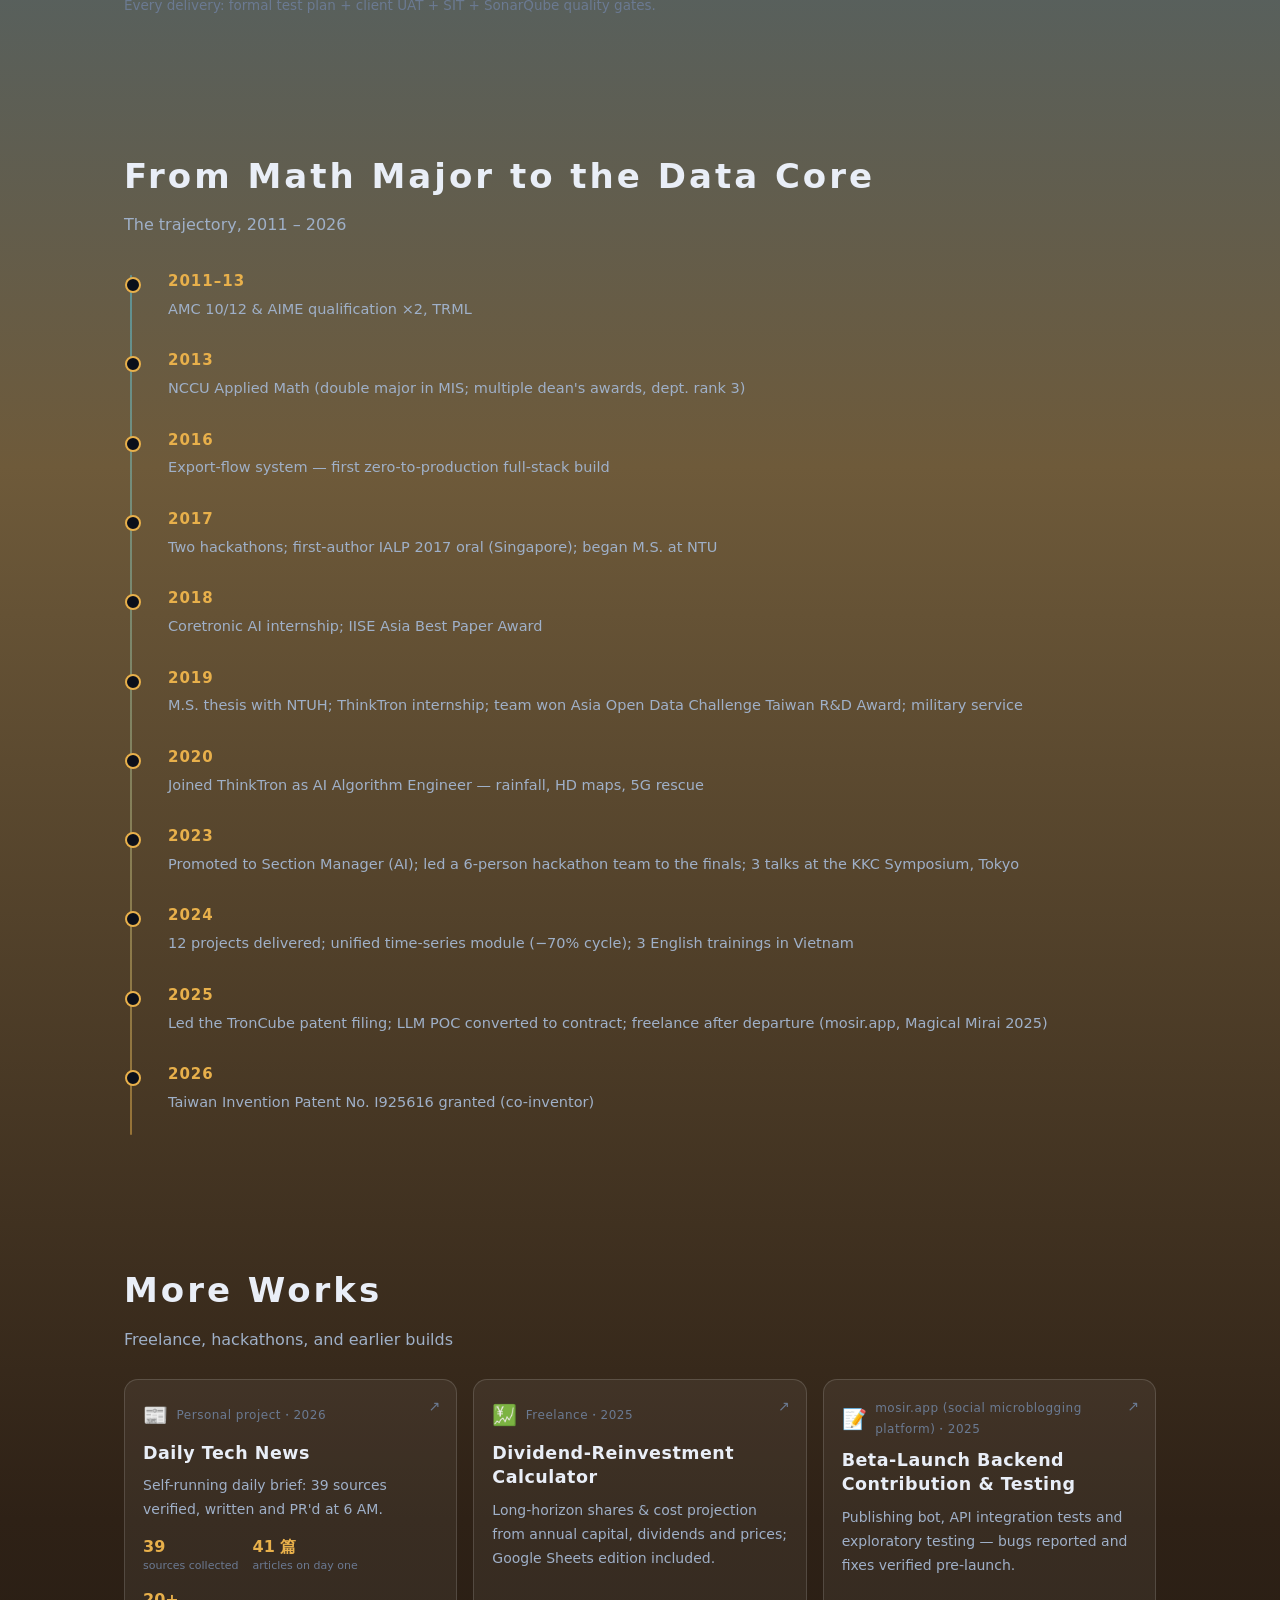
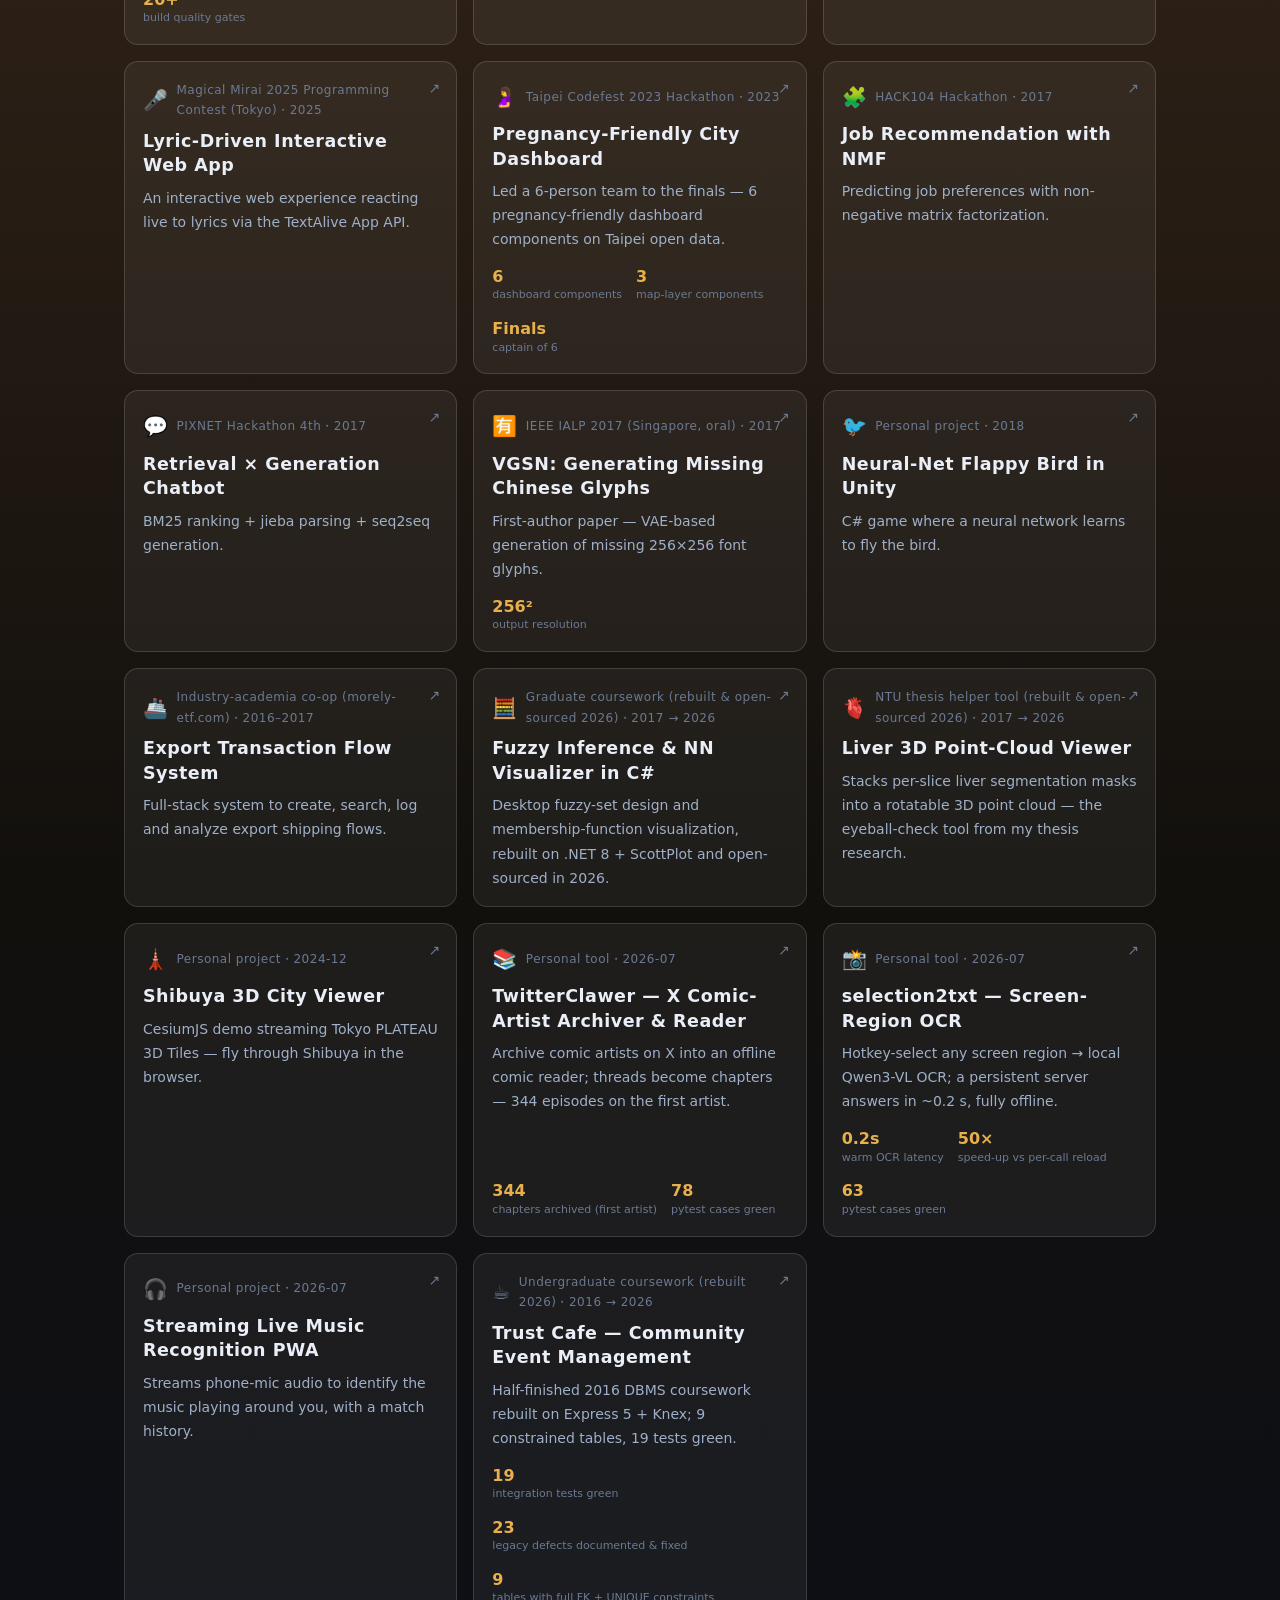
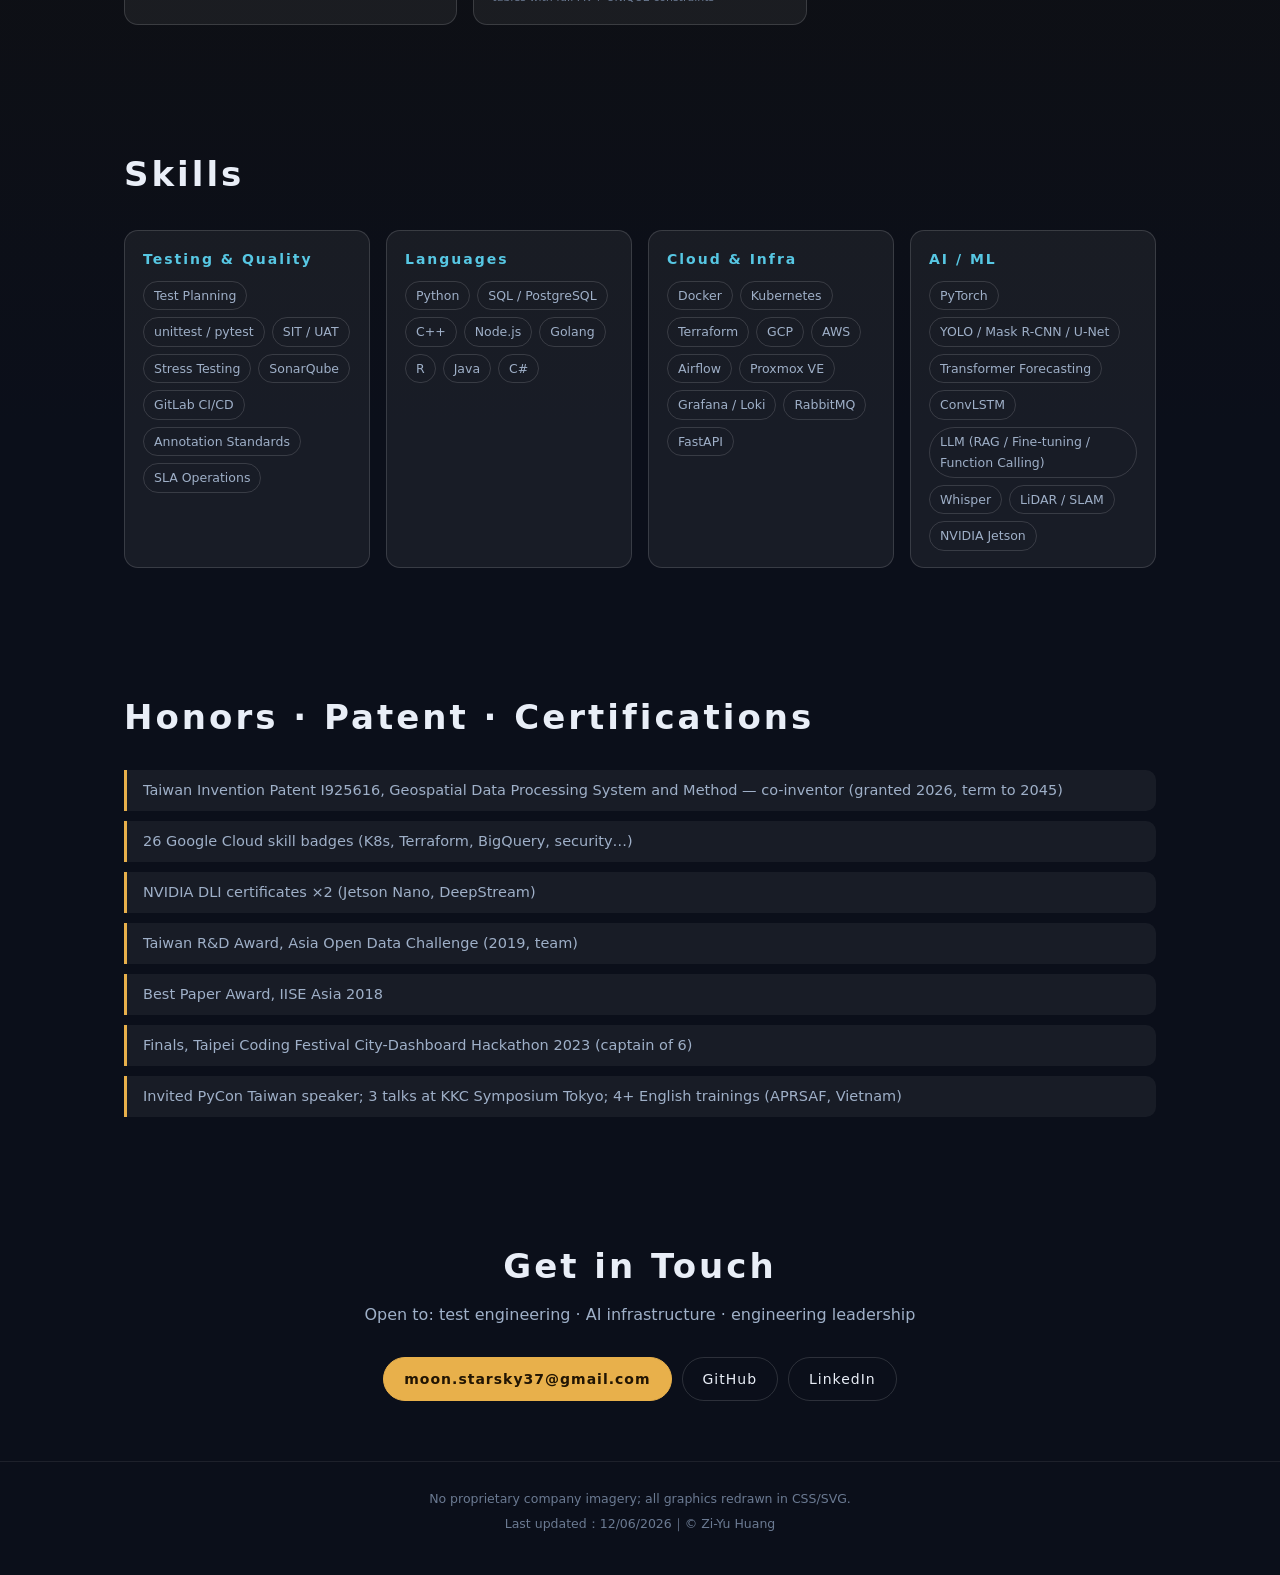
==== commit 6105add1: "feat: reposition as AI Engineering Lead; add no-JS static summary - resume EN/ZH: new headline + PoC" ====
--- a/index.html
+++ b/index.html
@@ -3,11 +3,11 @@
 <head>
 <meta charset="utf-8">
 <meta name="viewport" content="width=device-width, initial-scale=1">
-<title>Zi-Yu Huang — GeoAI × Test Automation Portfolio</title>
-<meta name="description" content="Portfolio of Zi-Yu (David) Huang — GeoAI systems from orbit to underground: test automation, invention patent TronCube, LLM in production. 從衛星軌道到下水道的 AI 系統作品集。">
+<title>Zi-Yu Huang — AI Engineering Lead | From PoC to Production</title>
+<meta name="description" content="Portfolio of Zi-Yu (David) Huang — AI engineering lead taking systems from PoC to production: LLM to signed government contract, invention patent I925616 (TronCube), remote sensing and disaster-resilience AI. 從衛星軌道到下水道的 AI 系統作品集。">
 <link rel="icon" href="data:image/svg+xml,%3Csvg xmlns='http://www.w3.org/2000/svg' viewBox='0 0 100 100'%3E%3Ctext y='.9em' font-size='90'%3E🛰%3C/text%3E%3C/svg%3E">
 <meta property="og:title" content="Zi-Yu Huang — From Orbit to Underground">
-<meta property="og:description" content="GeoAI × Test Automation portfolio. 12 projects/yr, invention patent I925616, LLM POC → signed contract.">
+<meta property="og:description" content="AI Engineering Lead | From PoC to Production. 12 projects/yr, invention patent I925616, LLM PoC → signed government contract.">
 <link rel="stylesheet" href="css/style.css">
 </head>
 <body>
@@ -39,6 +39,22 @@
 <div id="descentBar" aria-hidden="true"><i></i></div>
 
 <main id="top">
+
+  <!-- 無 JS 讀者（ATS、連結預覽、爬蟲）的靜態摘要 -->
+  <noscript>
+    <section style="max-width:720px;margin:40px auto;padding:0 20px">
+      <h1>Zi-Yu (David) Huang — AI Engineering Lead</h1>
+      <p>From PoC to Production | LLM &amp; Geospatial AI · Taipei, Taiwan</p>
+      <p>Led a 3&ndash;4 person AI team delivering 12 government and enterprise projects in 2024; converted an on-premises LLM proof of concept into a signed government contract; co-inventor of Taiwan Invention Patent No. I925616 (TronCube, a 17-microservice geospatial data-warehouse platform); built remote-sensing, LiDAR, and disaster-response AI systems running in production.</p>
+      <p>把 AI 系統從概念驗證帶到政府簽約與生產維運：LLM、遙測影像、LiDAR 點雲、防救災系統。中華民國發明專利第 I925616 號共同發明人。</p>
+      <ul>
+        <li><a href="resume/Resume_ZiYu_Huang_2026_EN.html">Resume (English, ATS-friendly)</a></li>
+        <li><a href="resume/Resume_ZiYu_Huang_2026_ZH.html">履歷（中文）</a></li>
+        <li><a href="https://github.com/moonstarsky37">GitHub</a> · <a href="https://www.linkedin.com/in/davidhuang0304">LinkedIn</a> · <a href="mailto:moon.starsky37@gmail.com">moon.starsky37@gmail.com</a></li>
+      </ul>
+      <p>This portfolio is interactive and requires JavaScript; the links above work without it.</p>
+    </section>
+  </noscript>
 
   <!-- HERO：深空 -->
   <header class="hero" id="hero">
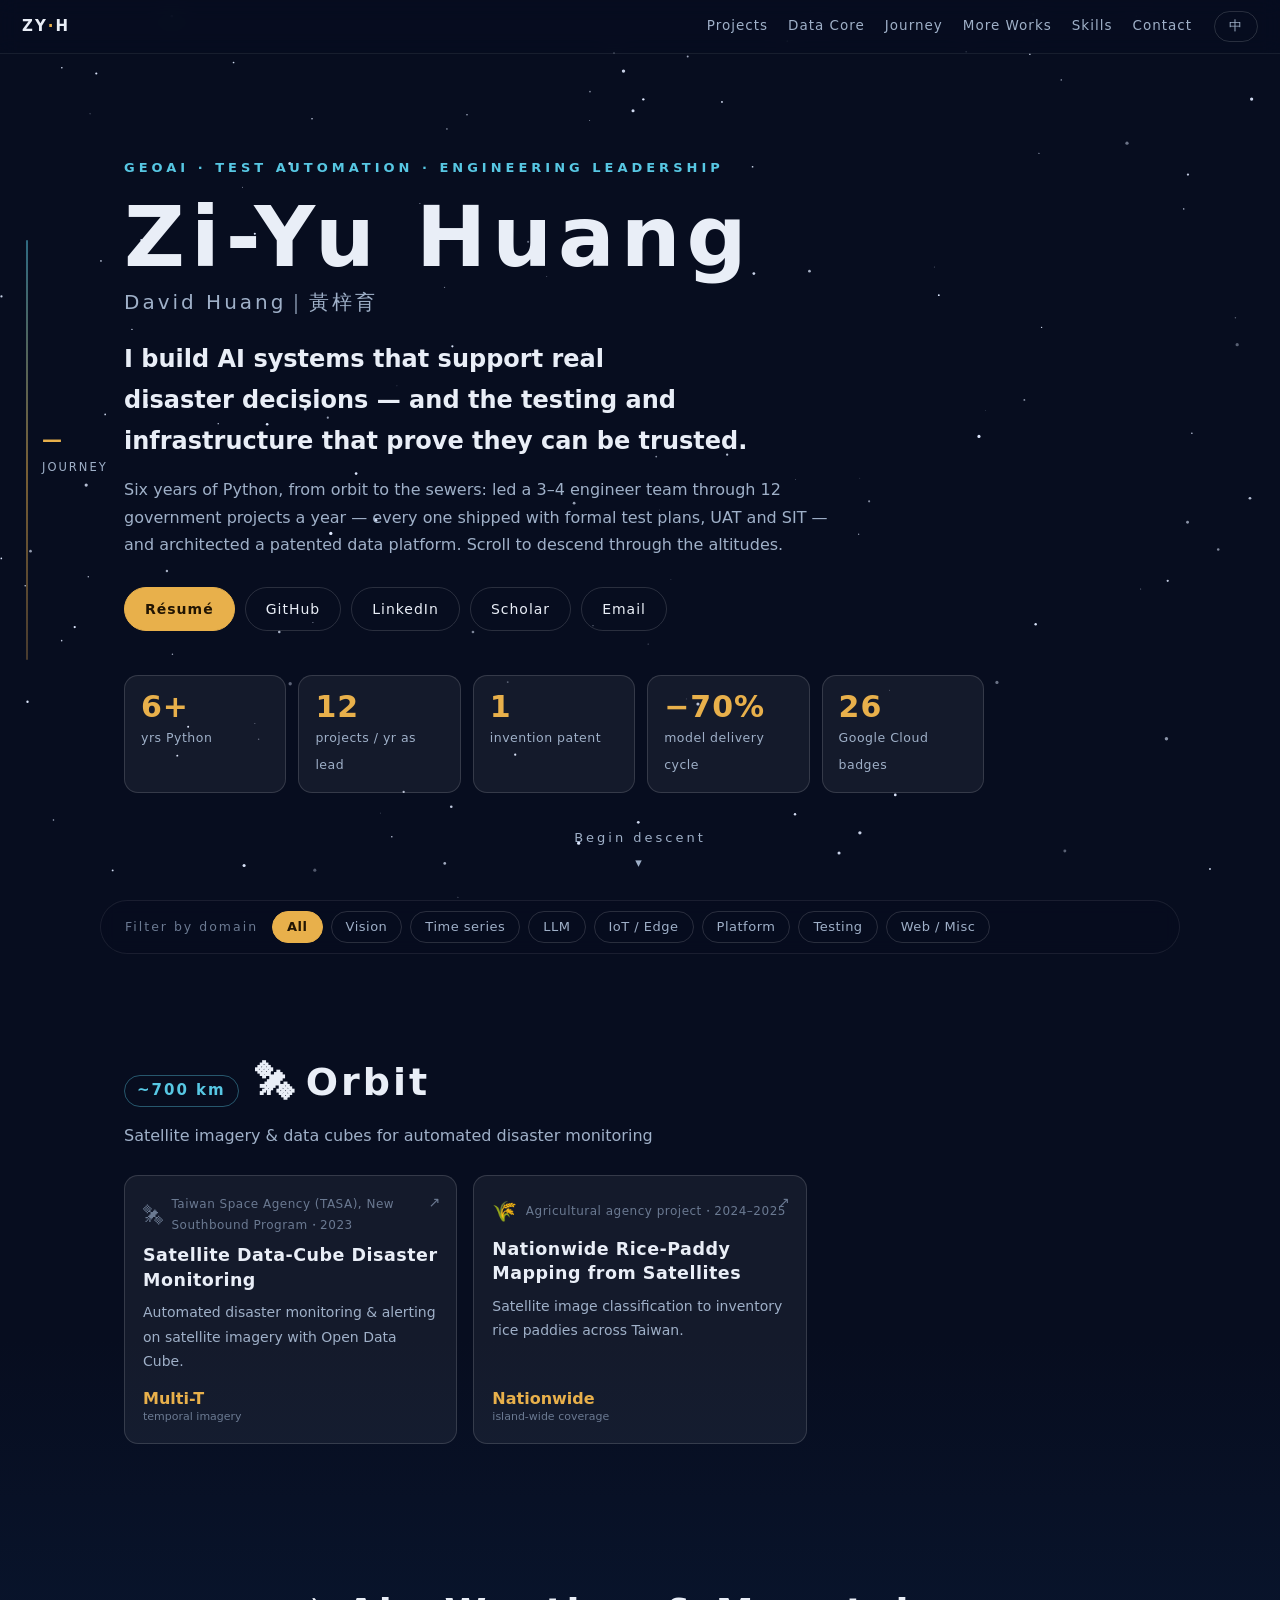
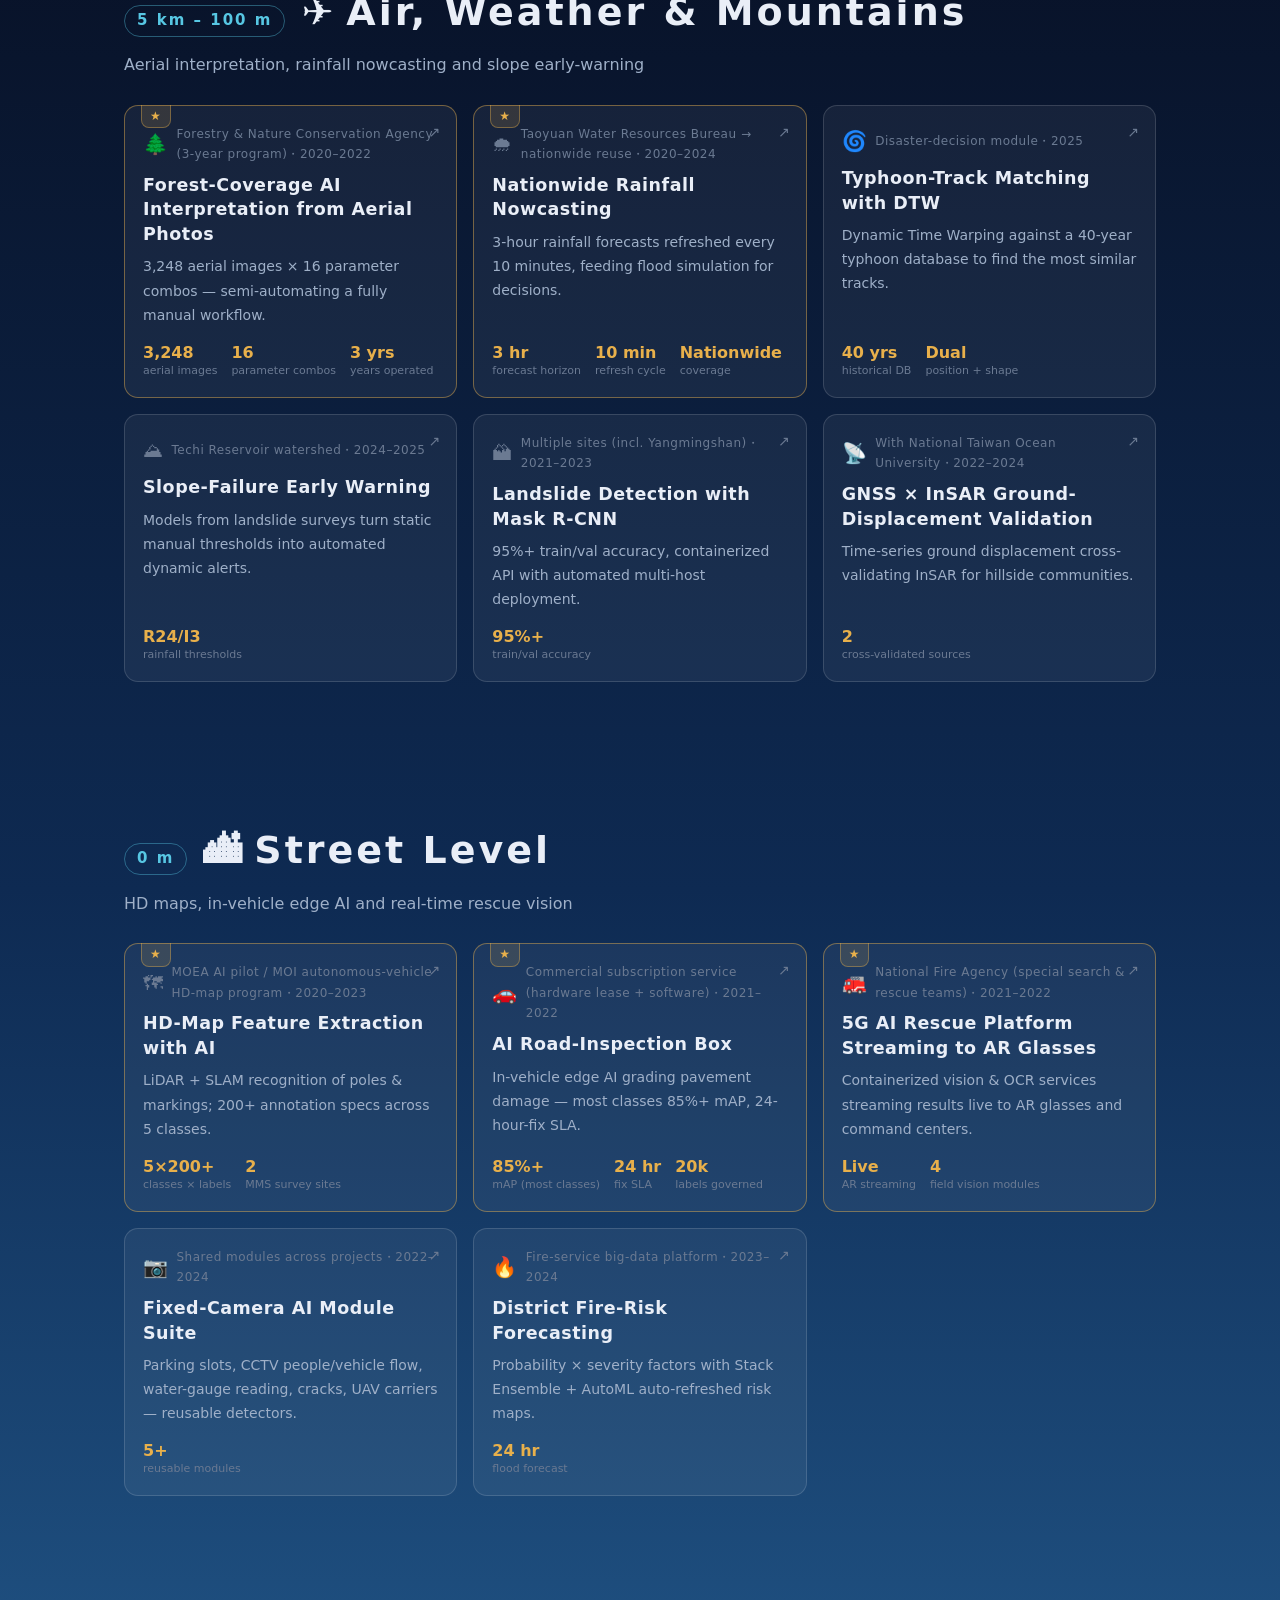
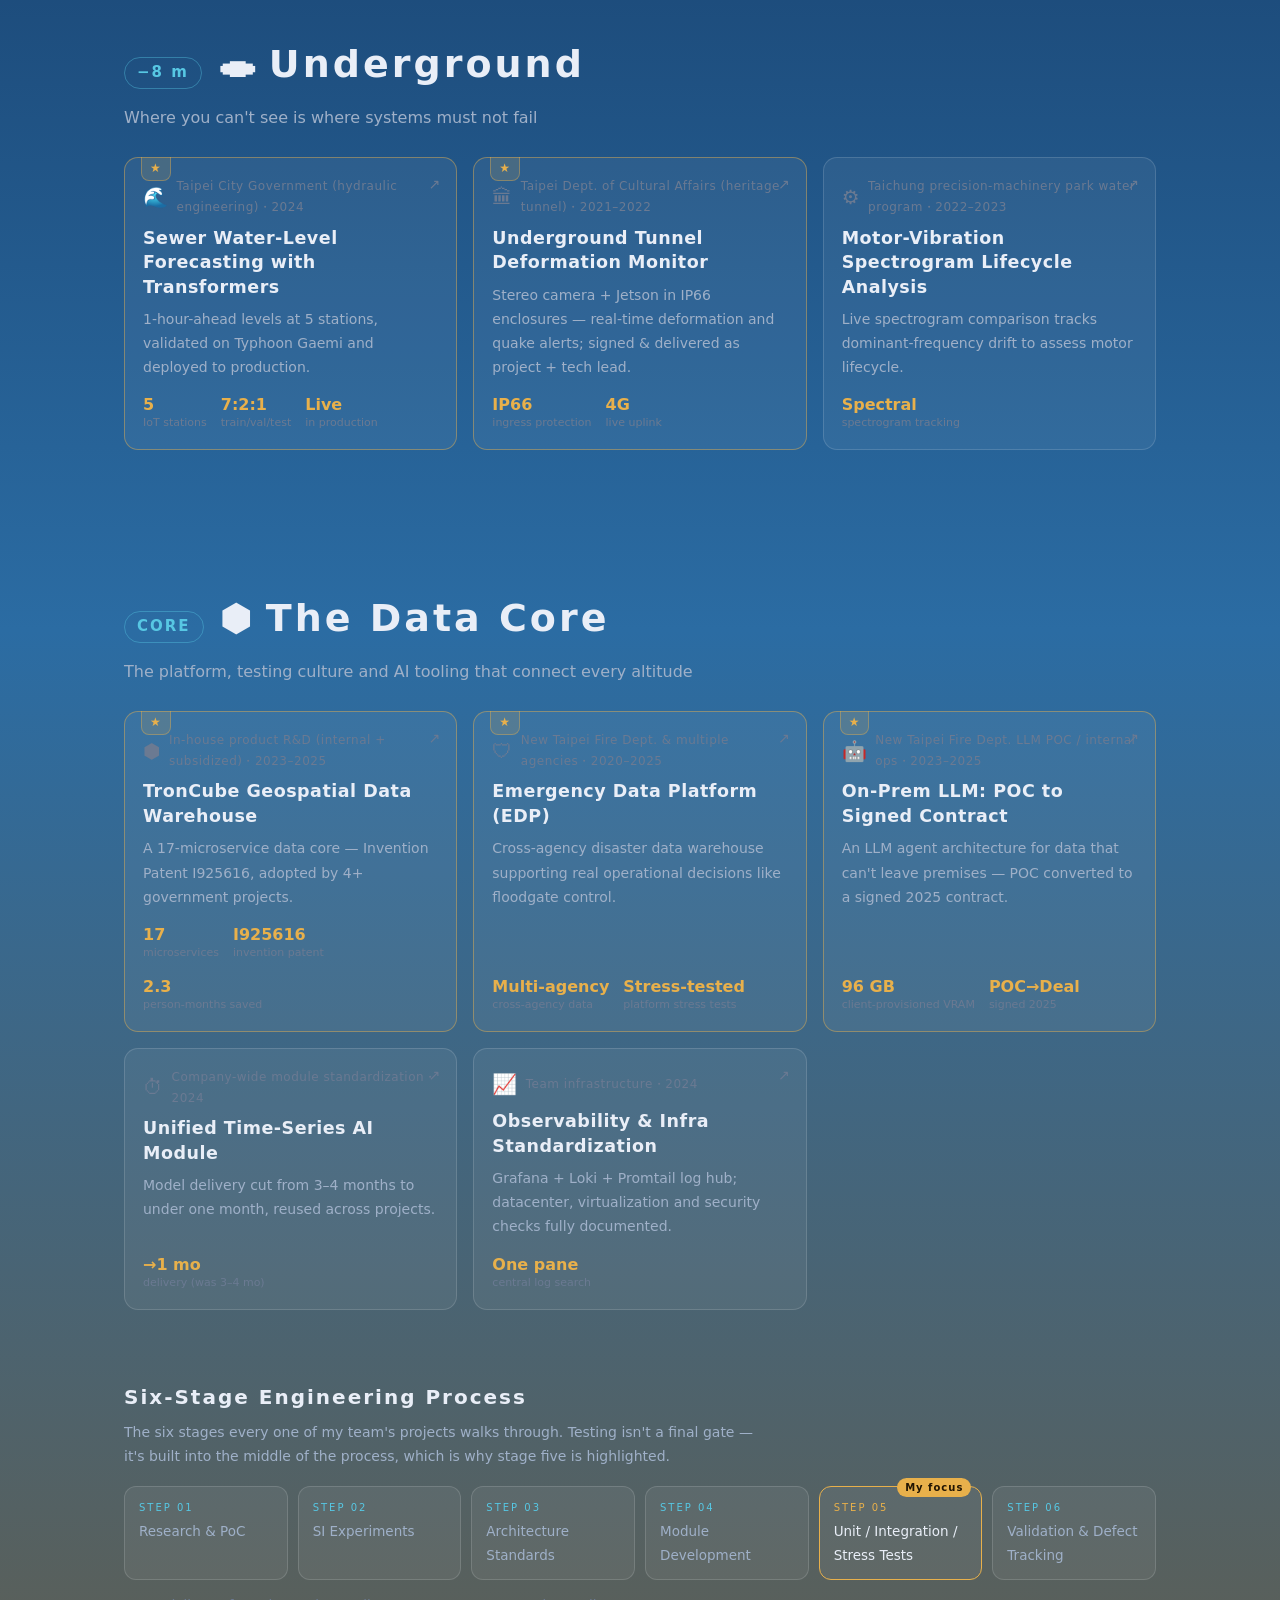
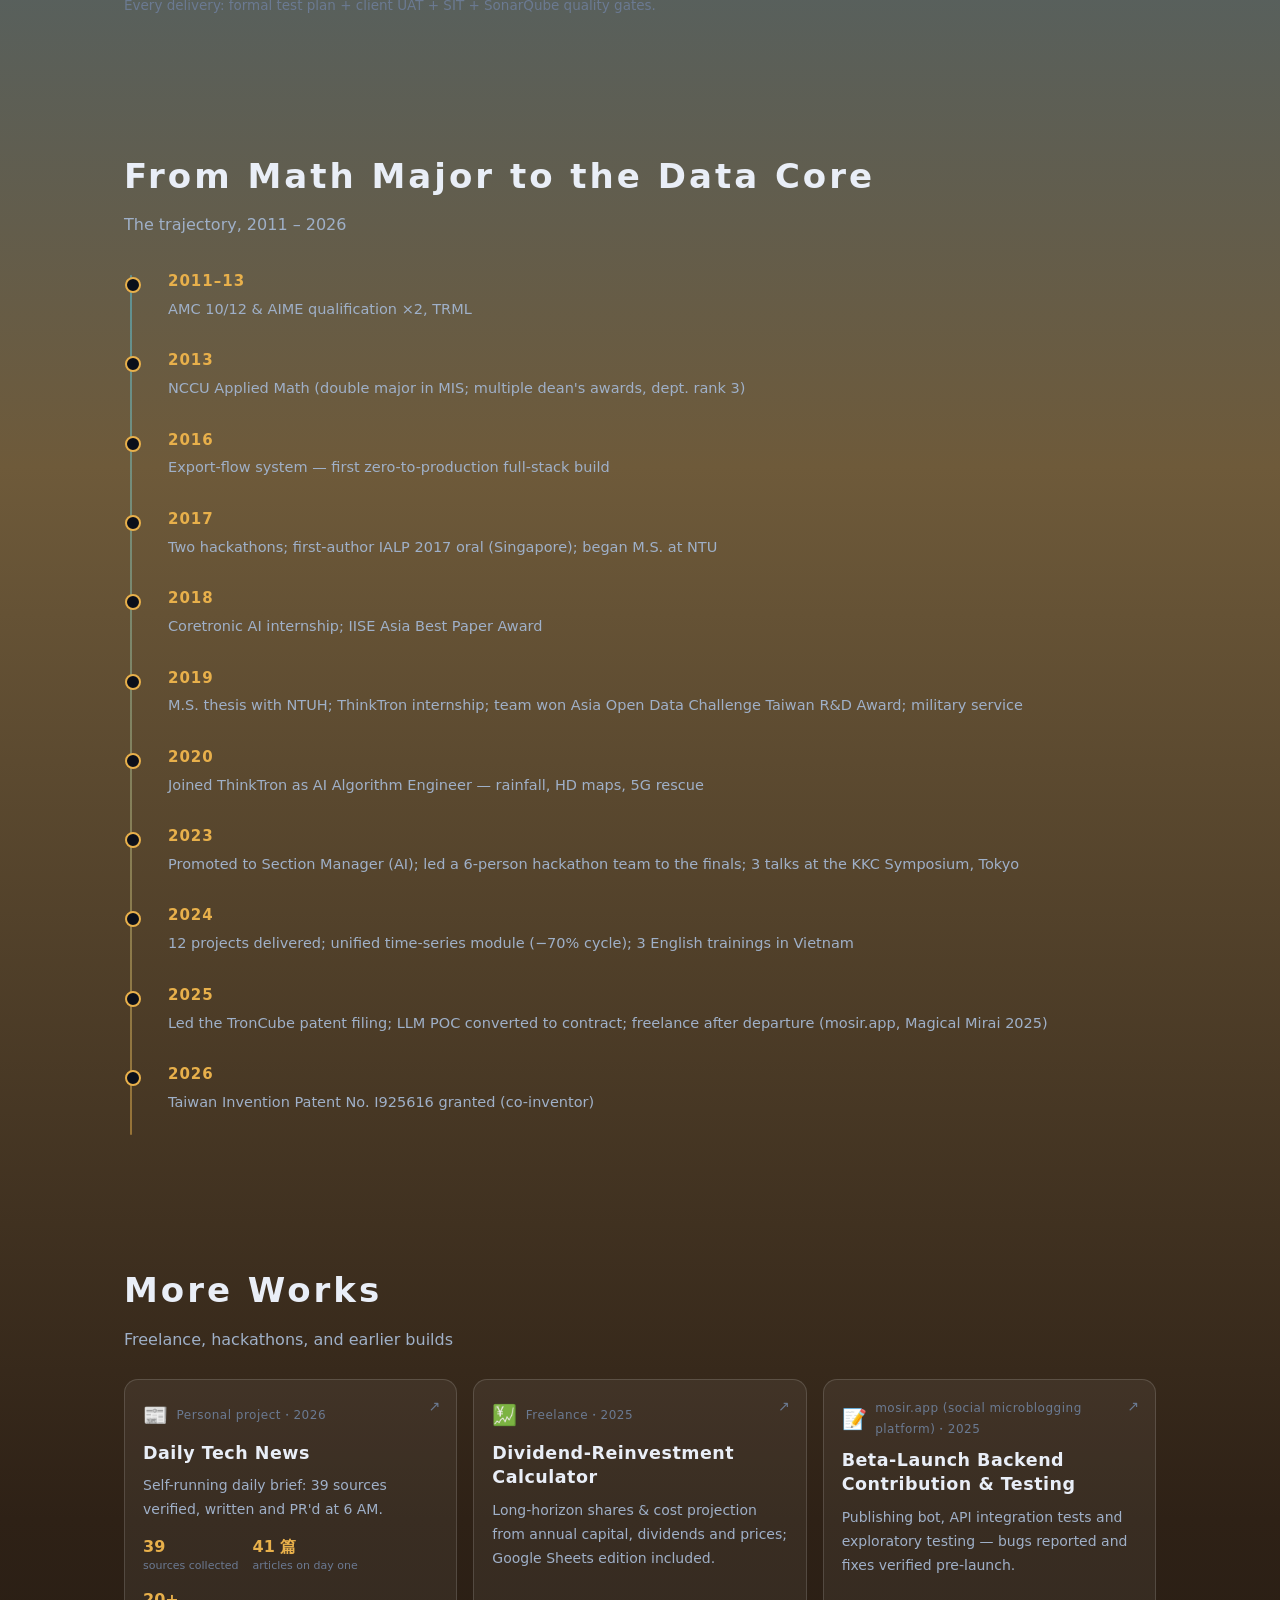
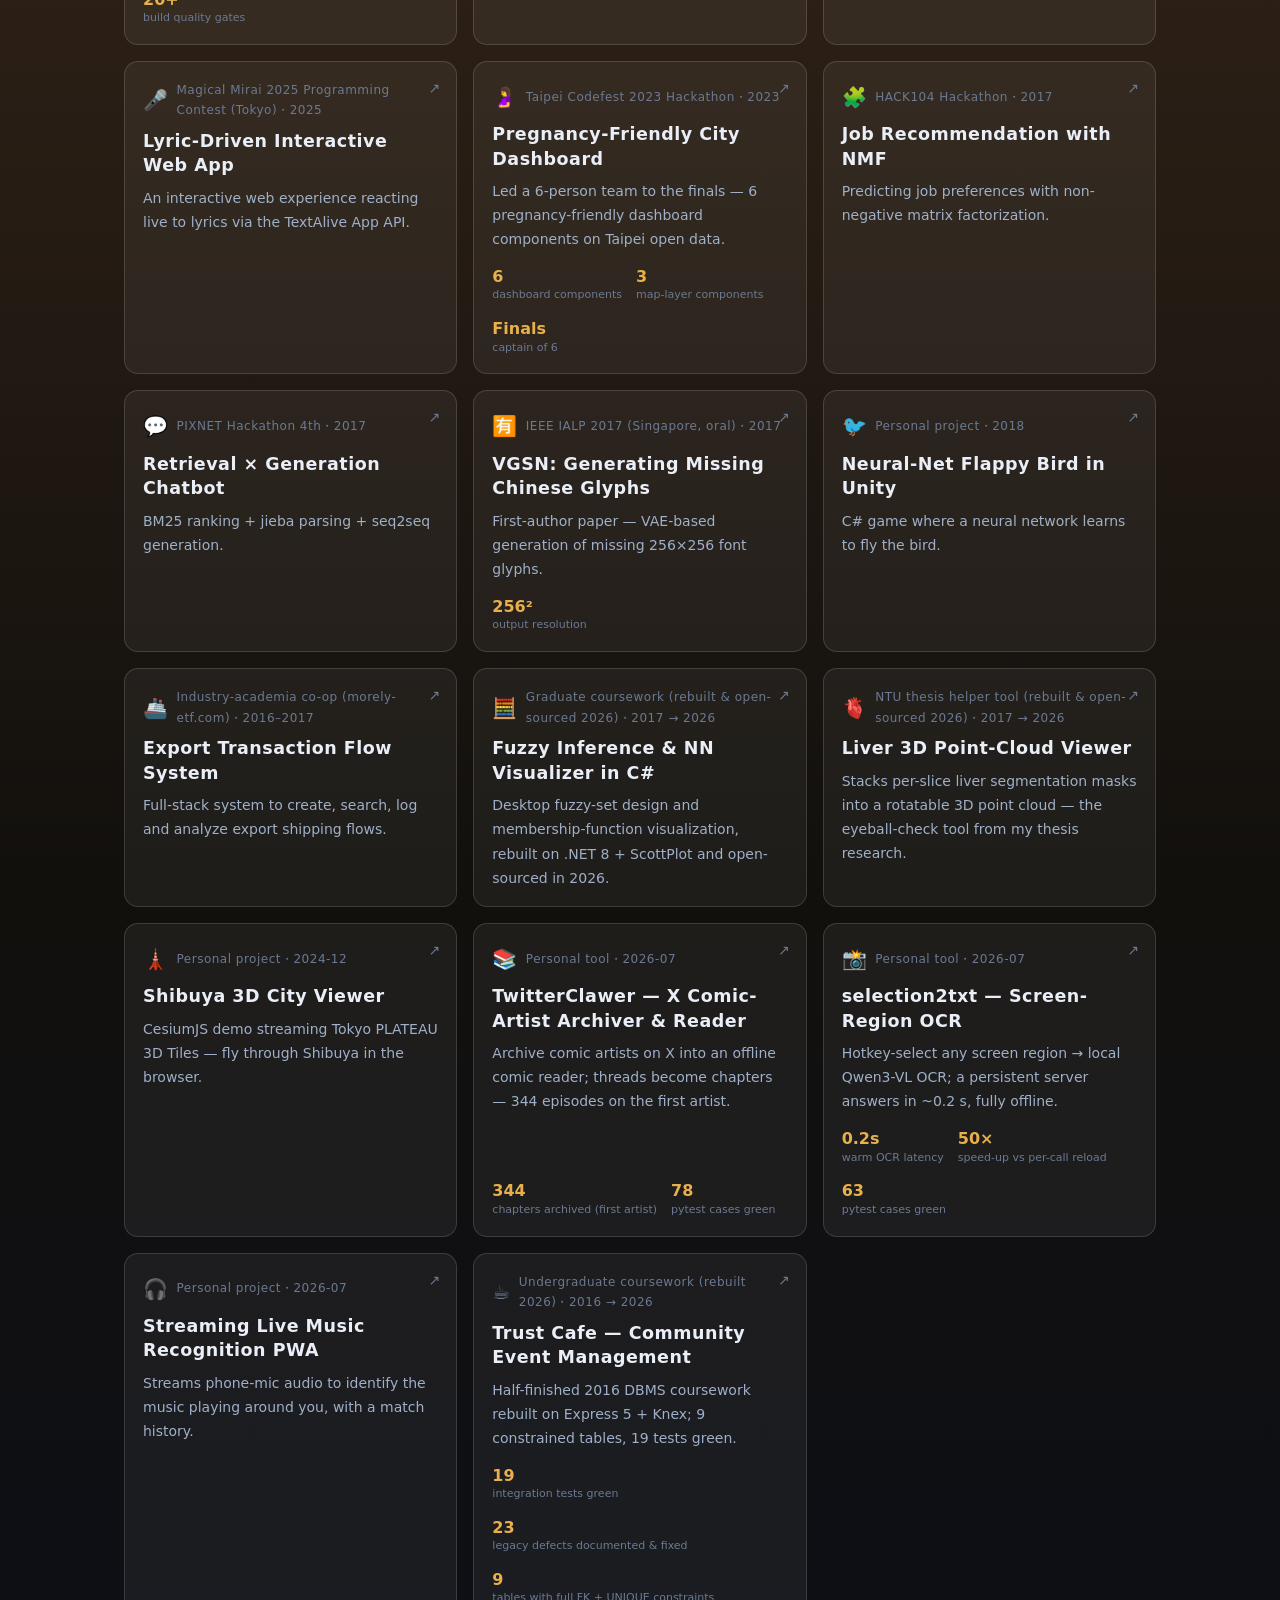
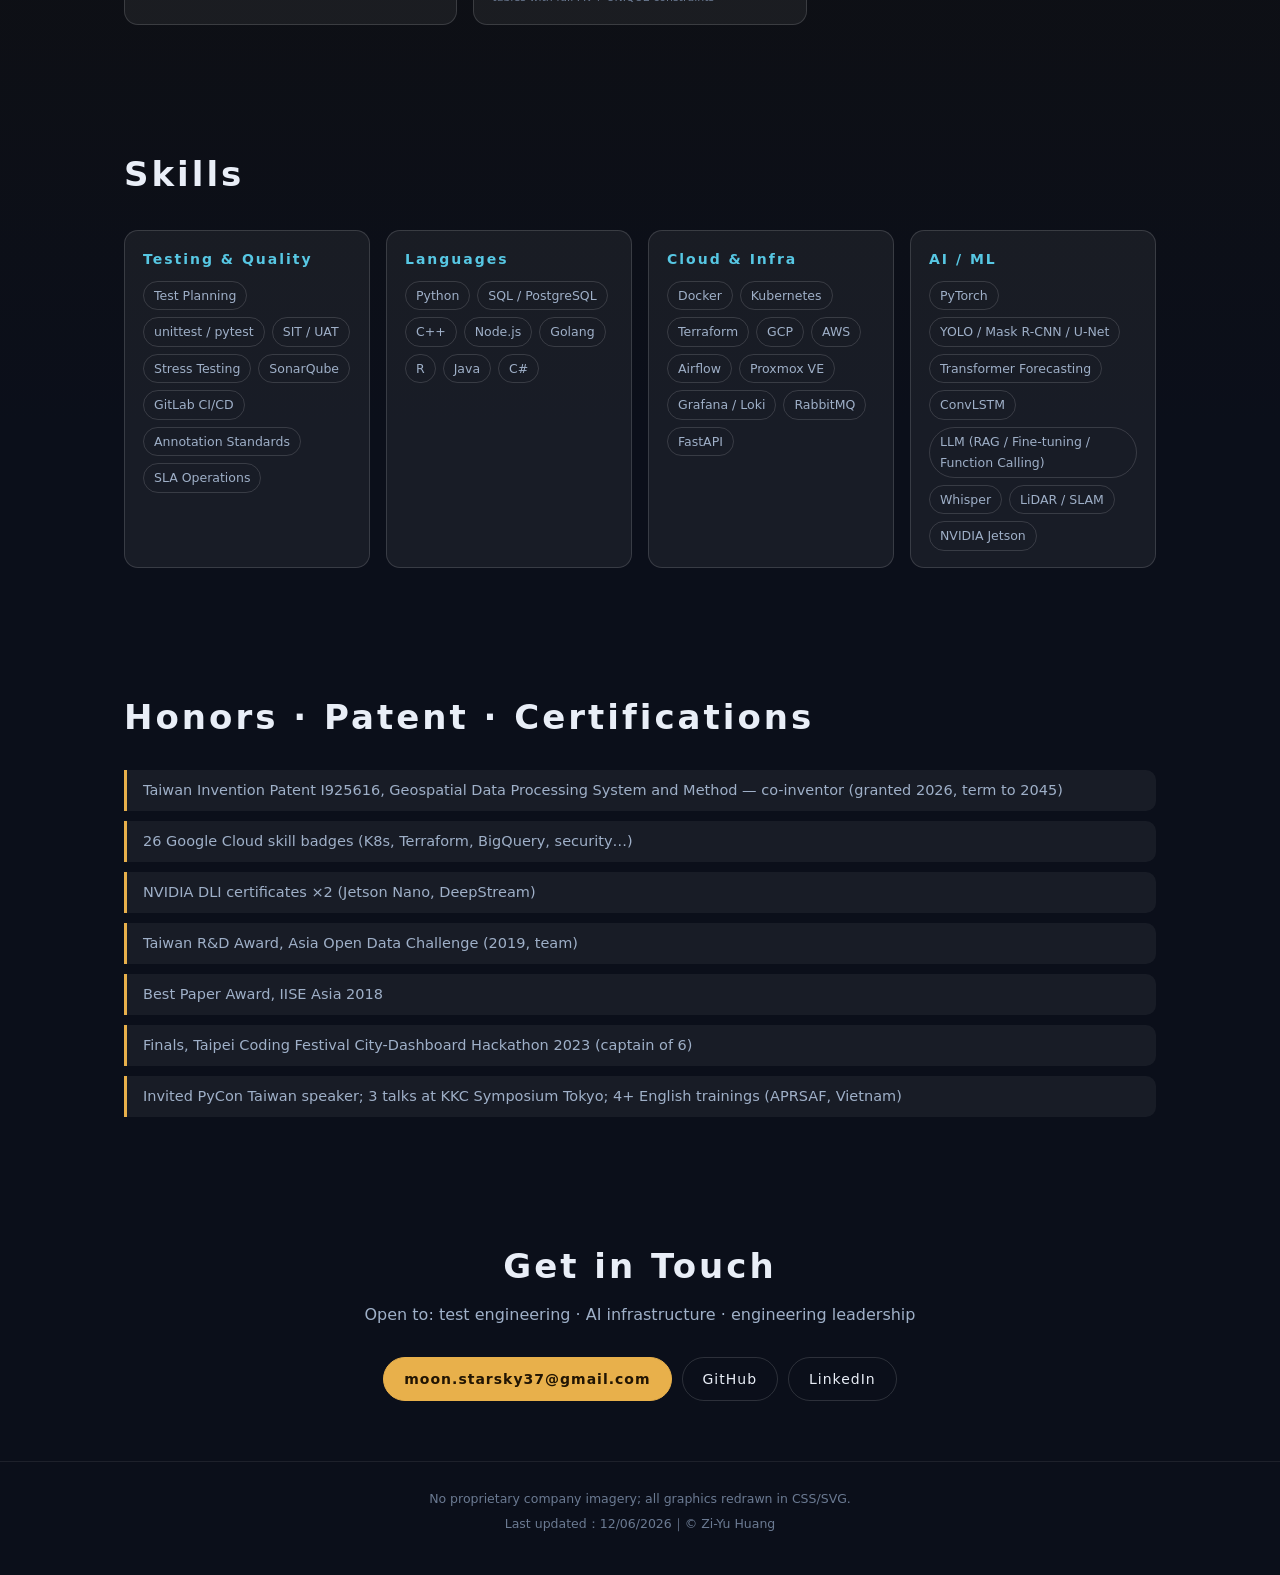
==== commit f2cc25f3: "feat(seo): add Open Graph and Twitter card meta with social preview image" ====
--- a/index.html
+++ b/index.html
@@ -6,8 +6,19 @@
 <title>Zi-Yu Huang — AI Engineering Lead | From PoC to Production</title>
 <meta name="description" content="Portfolio of Zi-Yu (David) Huang — AI engineering lead taking systems from PoC to production: LLM to signed government contract, invention patent I925616 (TronCube), remote sensing and disaster-resilience AI. 從衛星軌道到下水道的 AI 系統作品集。">
 <link rel="icon" href="data:image/svg+xml,%3Csvg xmlns='http://www.w3.org/2000/svg' viewBox='0 0 100 100'%3E%3Ctext y='.9em' font-size='90'%3E🛰%3C/text%3E%3C/svg%3E">
-<meta property="og:title" content="Zi-Yu Huang — From Orbit to Underground">
-<meta property="og:description" content="AI Engineering Lead | From PoC to Production. 12 projects/yr, invention patent I925616, LLM PoC → signed government contract.">
+<meta property="og:type" content="website">
+<meta property="og:site_name" content="Zi-Yu (David) Huang">
+<meta property="og:title" content="Zi-Yu (David) Huang — GeoAI from Orbit to Underground">
+<meta property="og:description" content="AI Engineering Manager | LLM in Production · MLOps · Test Automation">
+<meta property="og:image" content="https://moonstarsky37.github.io/assets/img/linkedin_thumbnail.png">
+<meta property="og:image:width" content="1200">
+<meta property="og:image:height" content="630">
+<meta property="og:image:alt" content="Zi-Yu (David) Huang — AI Engineering Manager · MLOps · LLM in Production">
+<meta property="og:url" content="https://moonstarsky37.github.io/">
+<meta name="twitter:card" content="summary_large_image">
+<meta name="twitter:title" content="Zi-Yu (David) Huang — GeoAI from Orbit to Underground">
+<meta name="twitter:description" content="AI Engineering Manager | LLM in Production · MLOps · Test Automation">
+<meta name="twitter:image" content="https://moonstarsky37.github.io/assets/img/linkedin_thumbnail.png">
 <link rel="stylesheet" href="css/style.css">
 </head>
 <body>
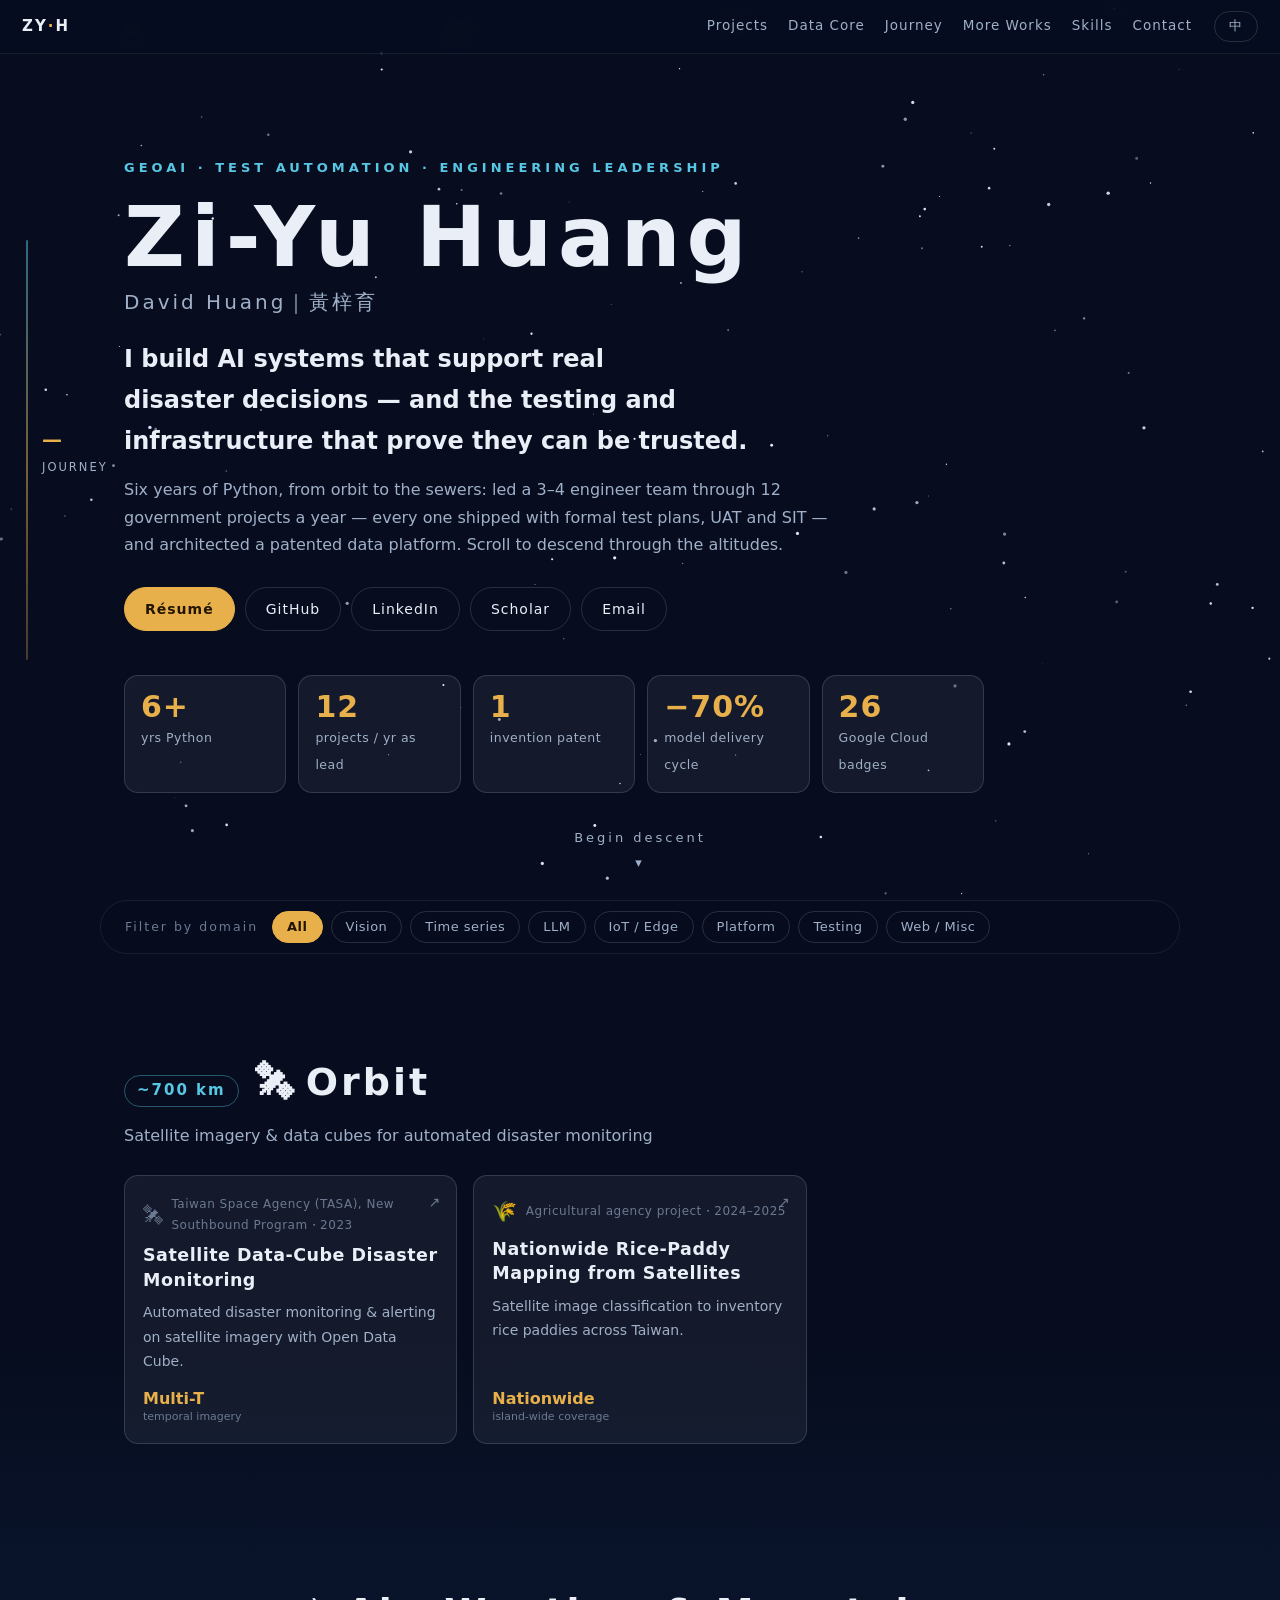
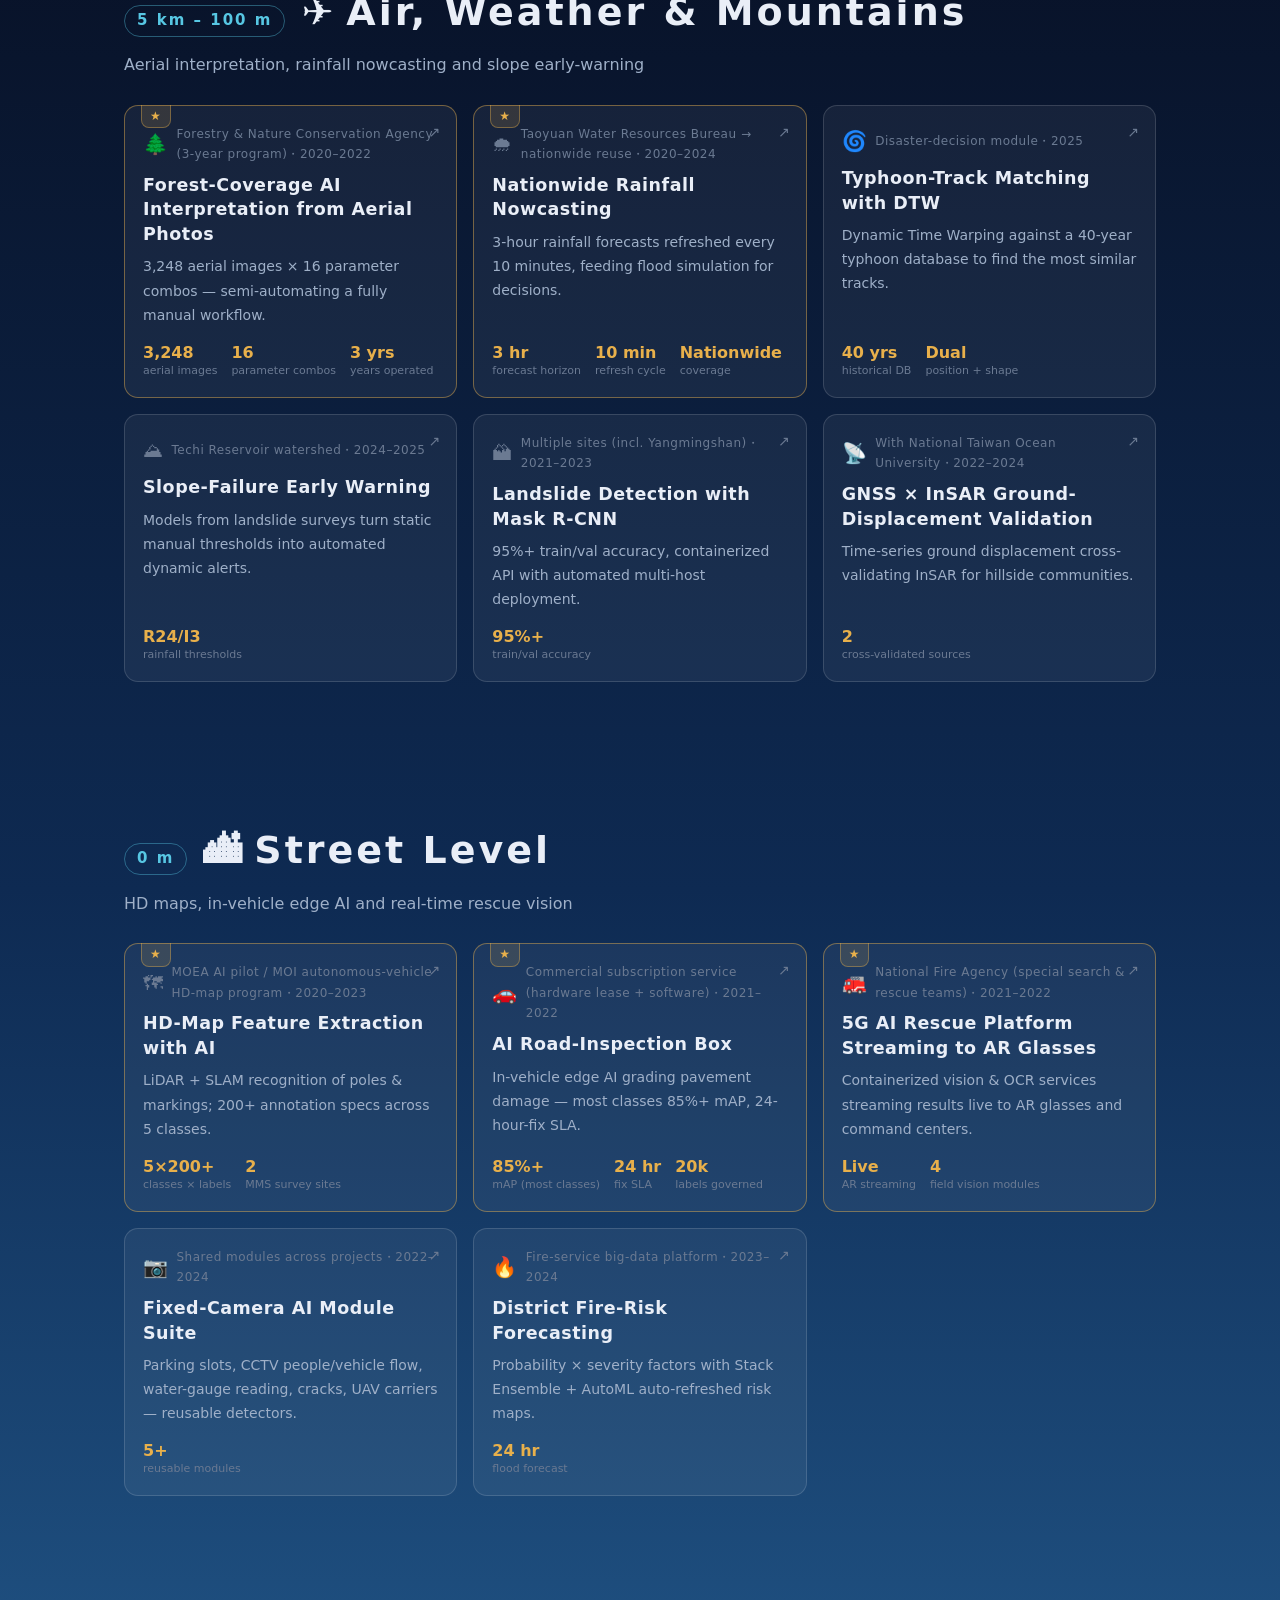
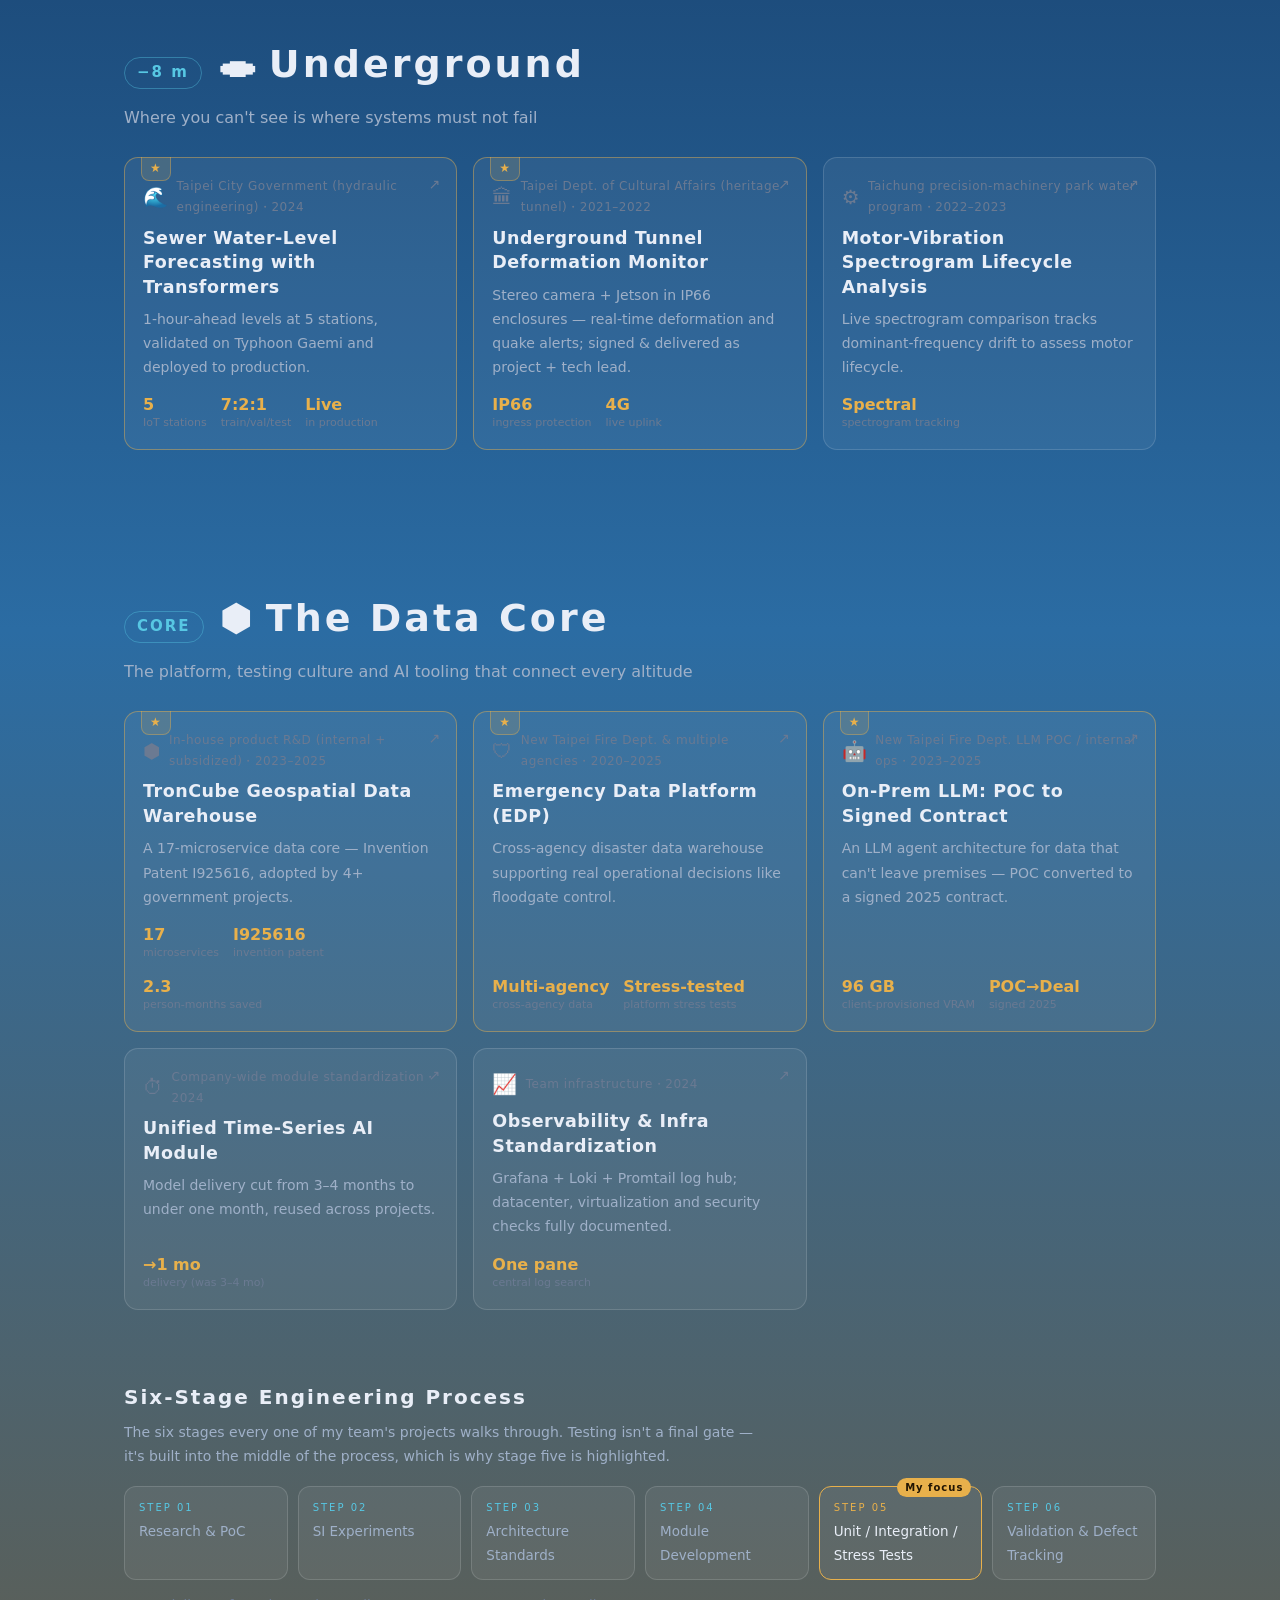
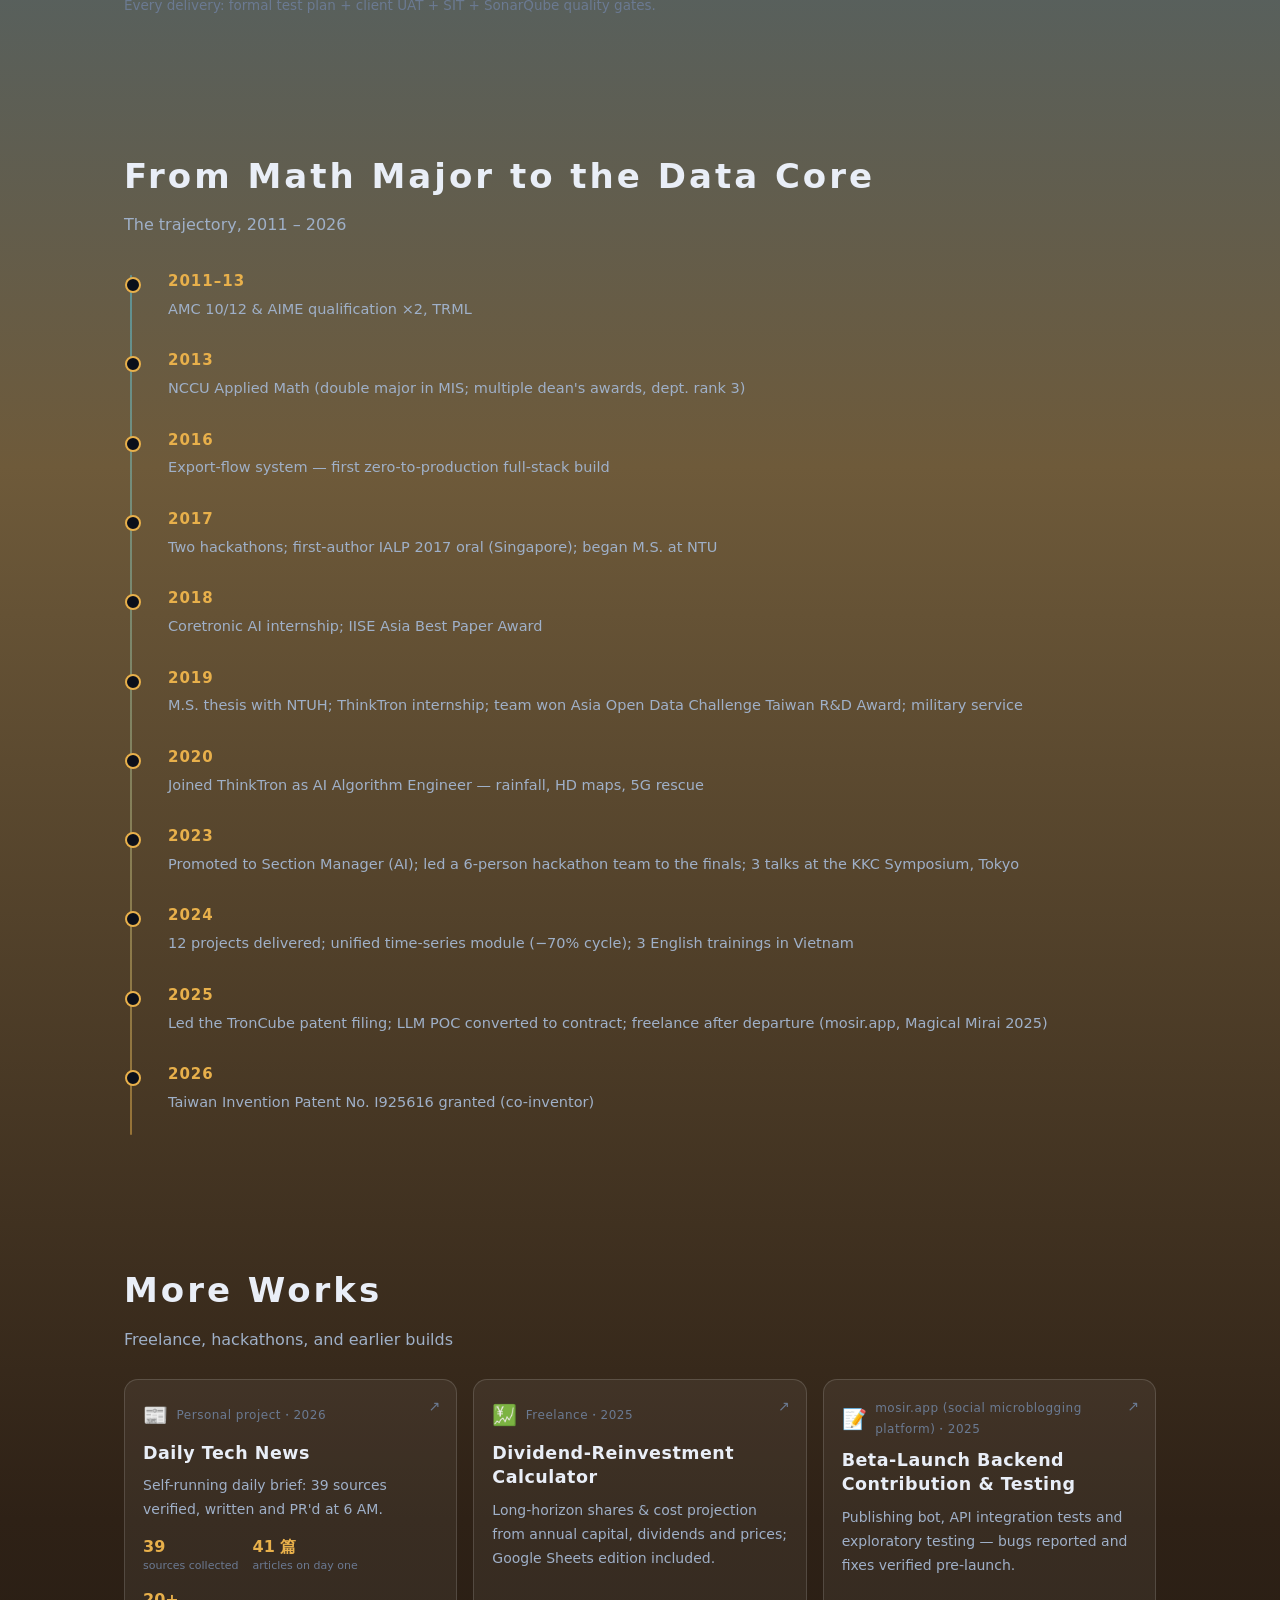
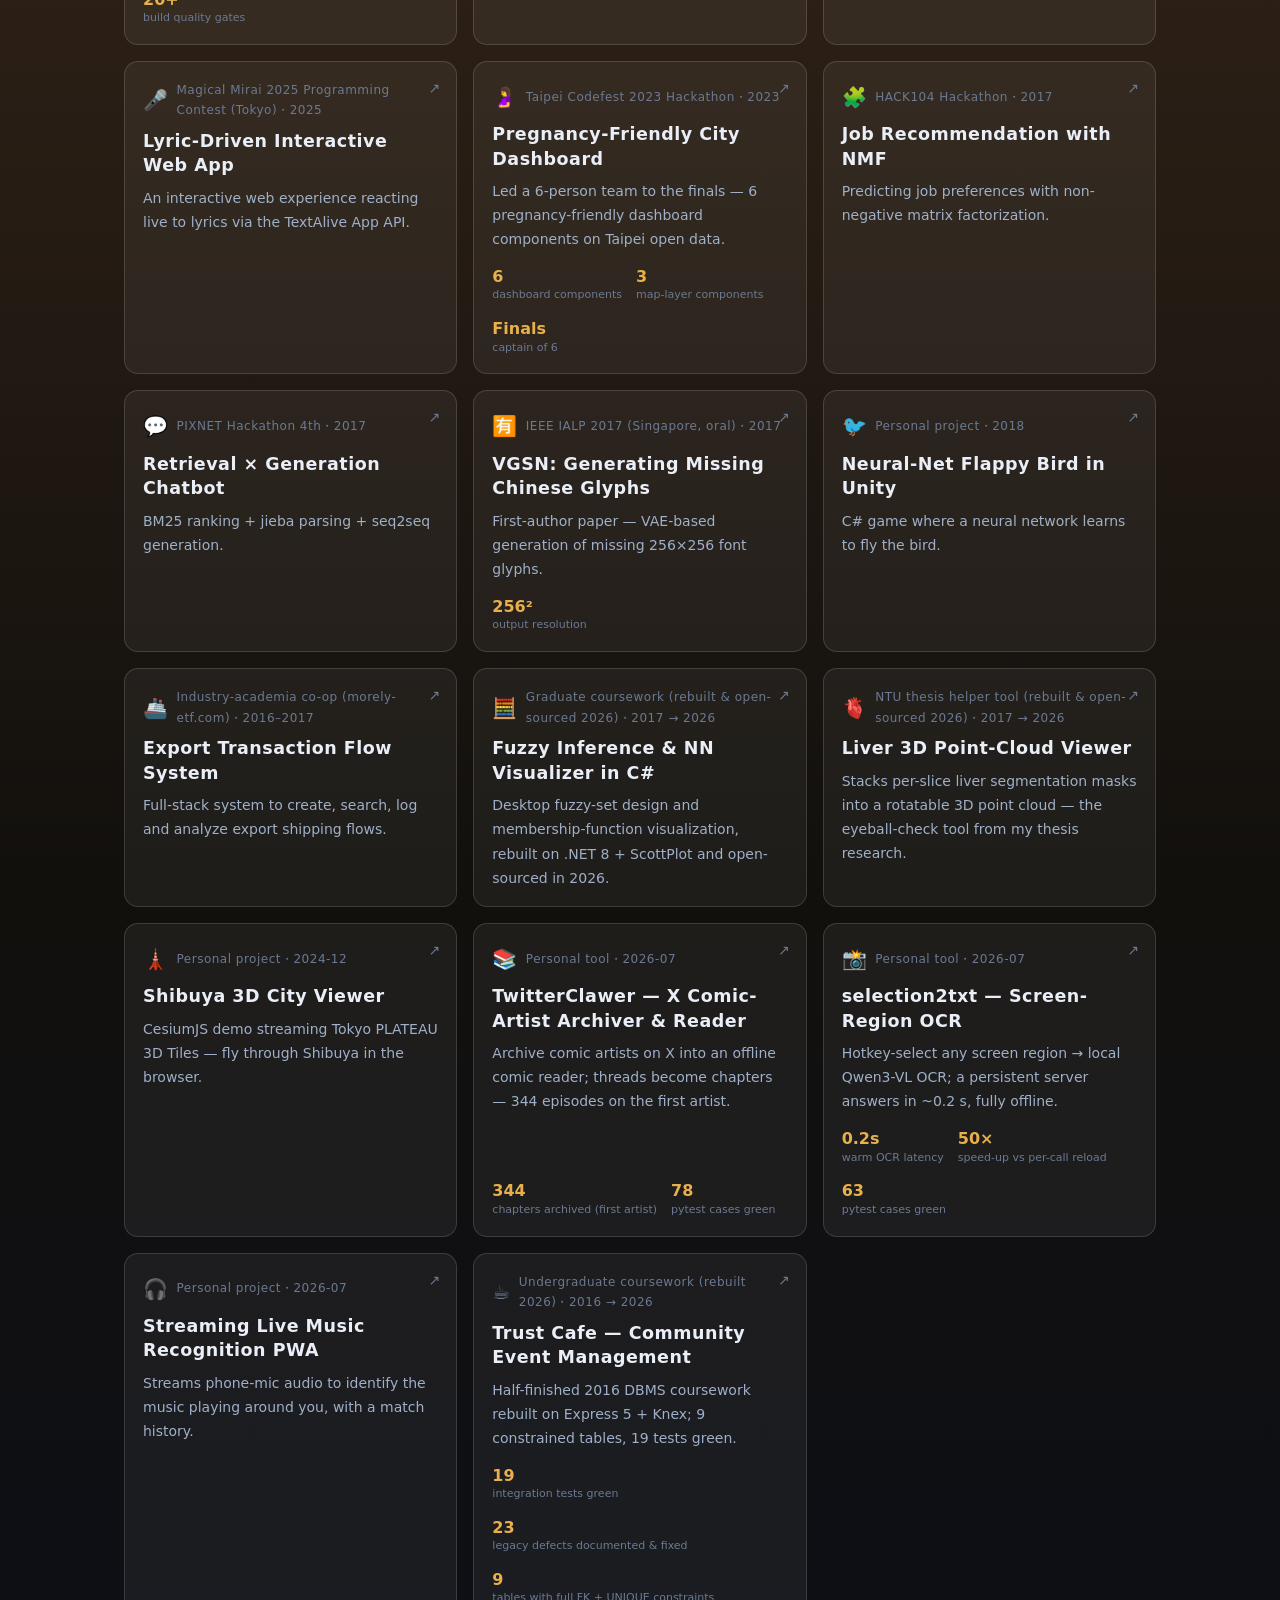
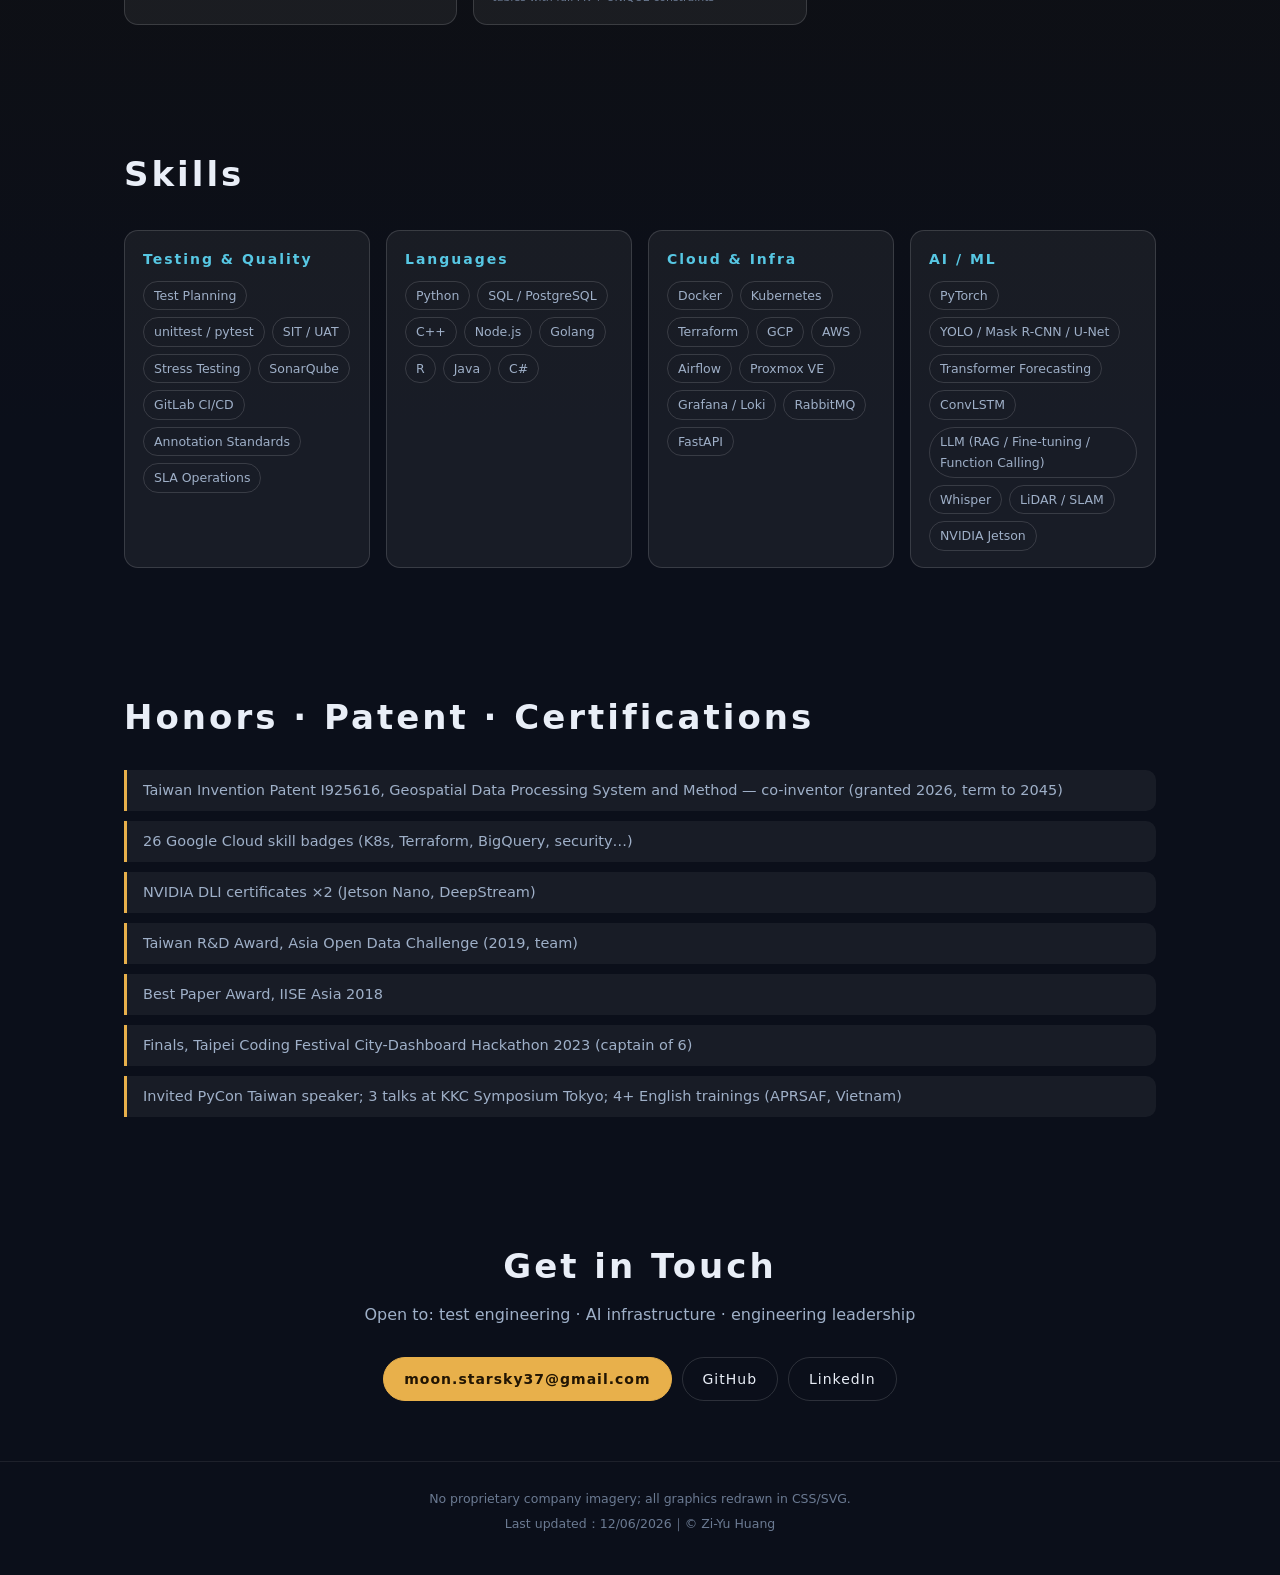
==== commit d4cbec10: "feat(seo): expand og:description with role, location, and key capabilities" ====
--- a/index.html
+++ b/index.html
@@ -9,7 +9,7 @@
 <meta property="og:type" content="website">
 <meta property="og:site_name" content="Zi-Yu (David) Huang">
 <meta property="og:title" content="Zi-Yu (David) Huang — GeoAI from Orbit to Underground">
-<meta property="og:description" content="AI Engineering Manager | LLM in Production · MLOps · Test Automation">
+<meta property="og:description" content="AI Engineering Manager in Taipei — 6+ years shipping AI to production: LLM &amp; RAG systems, MLOps, test automation, and a patented geospatial data platform.">
 <meta property="og:image" content="https://moonstarsky37.github.io/assets/img/linkedin_thumbnail.png">
 <meta property="og:image:width" content="1200">
 <meta property="og:image:height" content="630">
@@ -17,7 +17,7 @@
 <meta property="og:url" content="https://moonstarsky37.github.io/">
 <meta name="twitter:card" content="summary_large_image">
 <meta name="twitter:title" content="Zi-Yu (David) Huang — GeoAI from Orbit to Underground">
-<meta name="twitter:description" content="AI Engineering Manager | LLM in Production · MLOps · Test Automation">
+<meta name="twitter:description" content="AI Engineering Manager in Taipei — 6+ years shipping AI to production: LLM &amp; RAG systems, MLOps, test automation, and a patented geospatial data platform.">
 <meta name="twitter:image" content="https://moonstarsky37.github.io/assets/img/linkedin_thumbnail.png">
 <link rel="stylesheet" href="css/style.css">
 </head>
